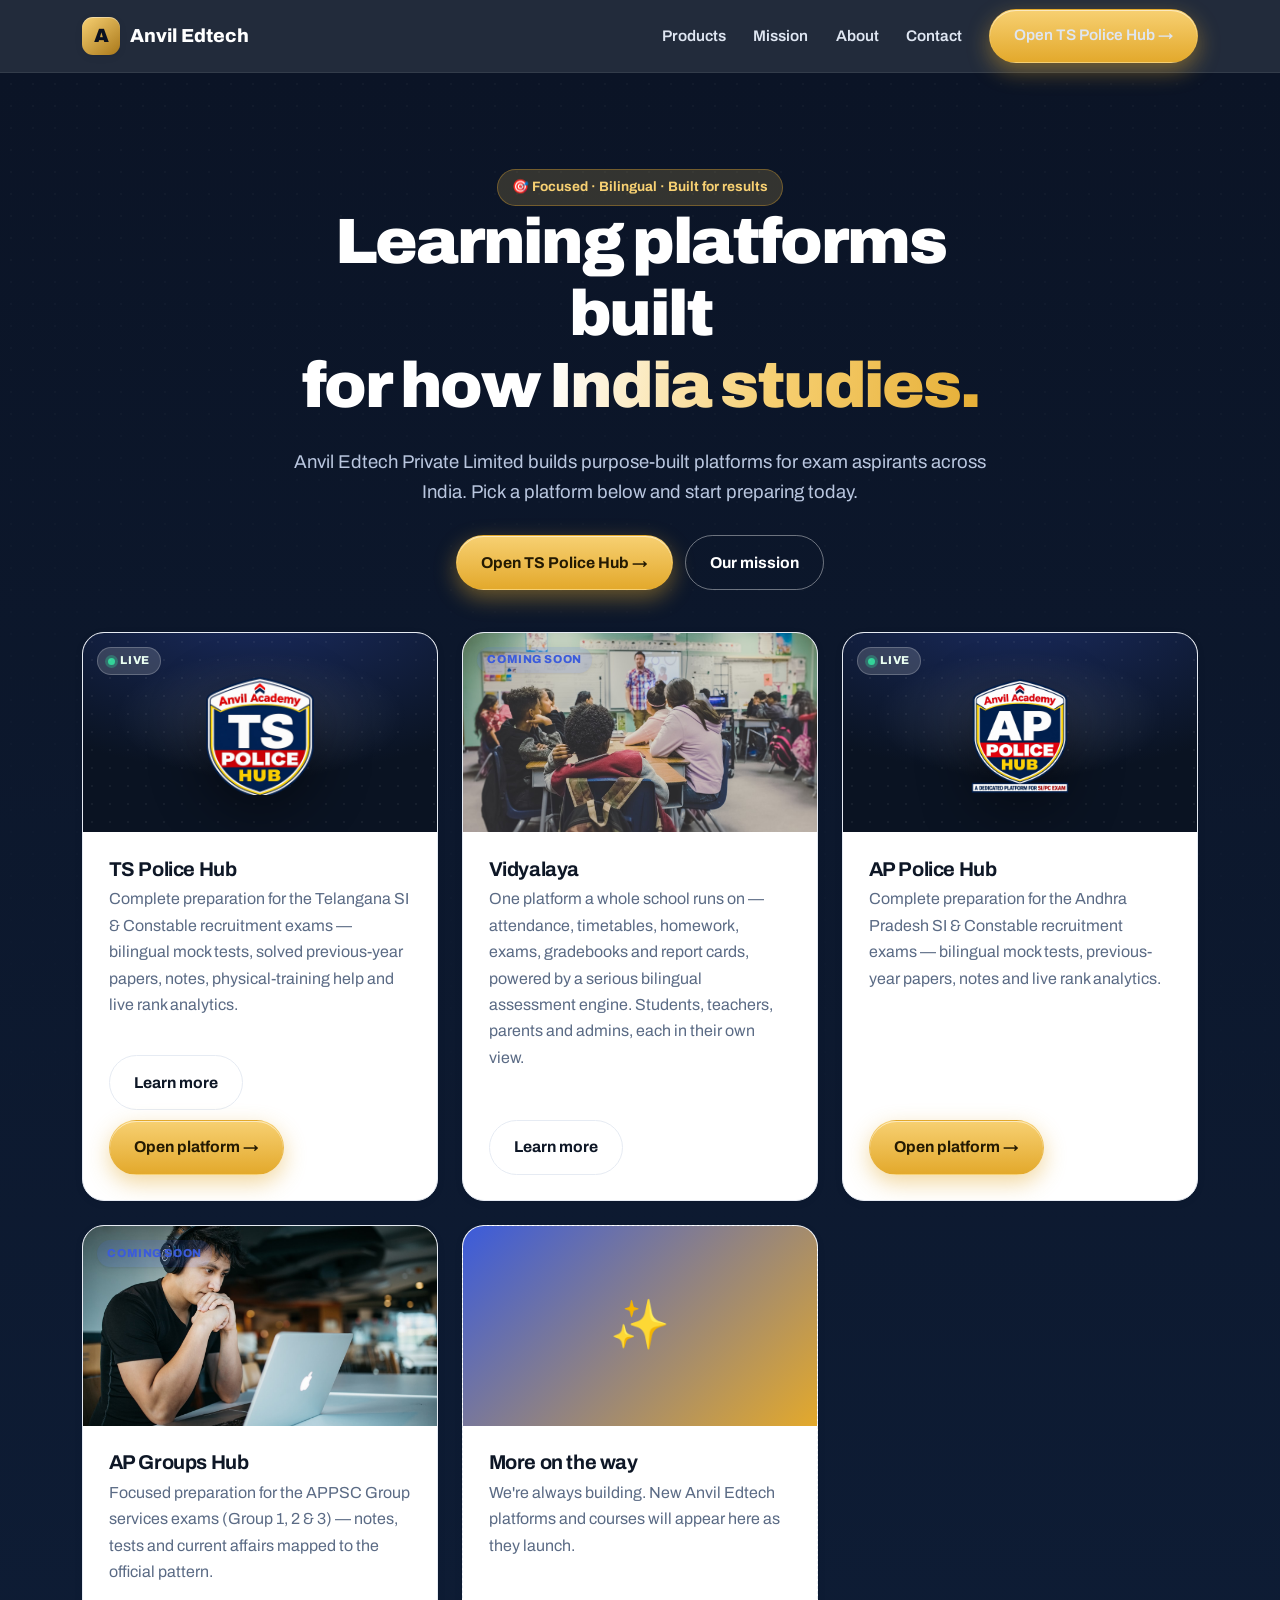
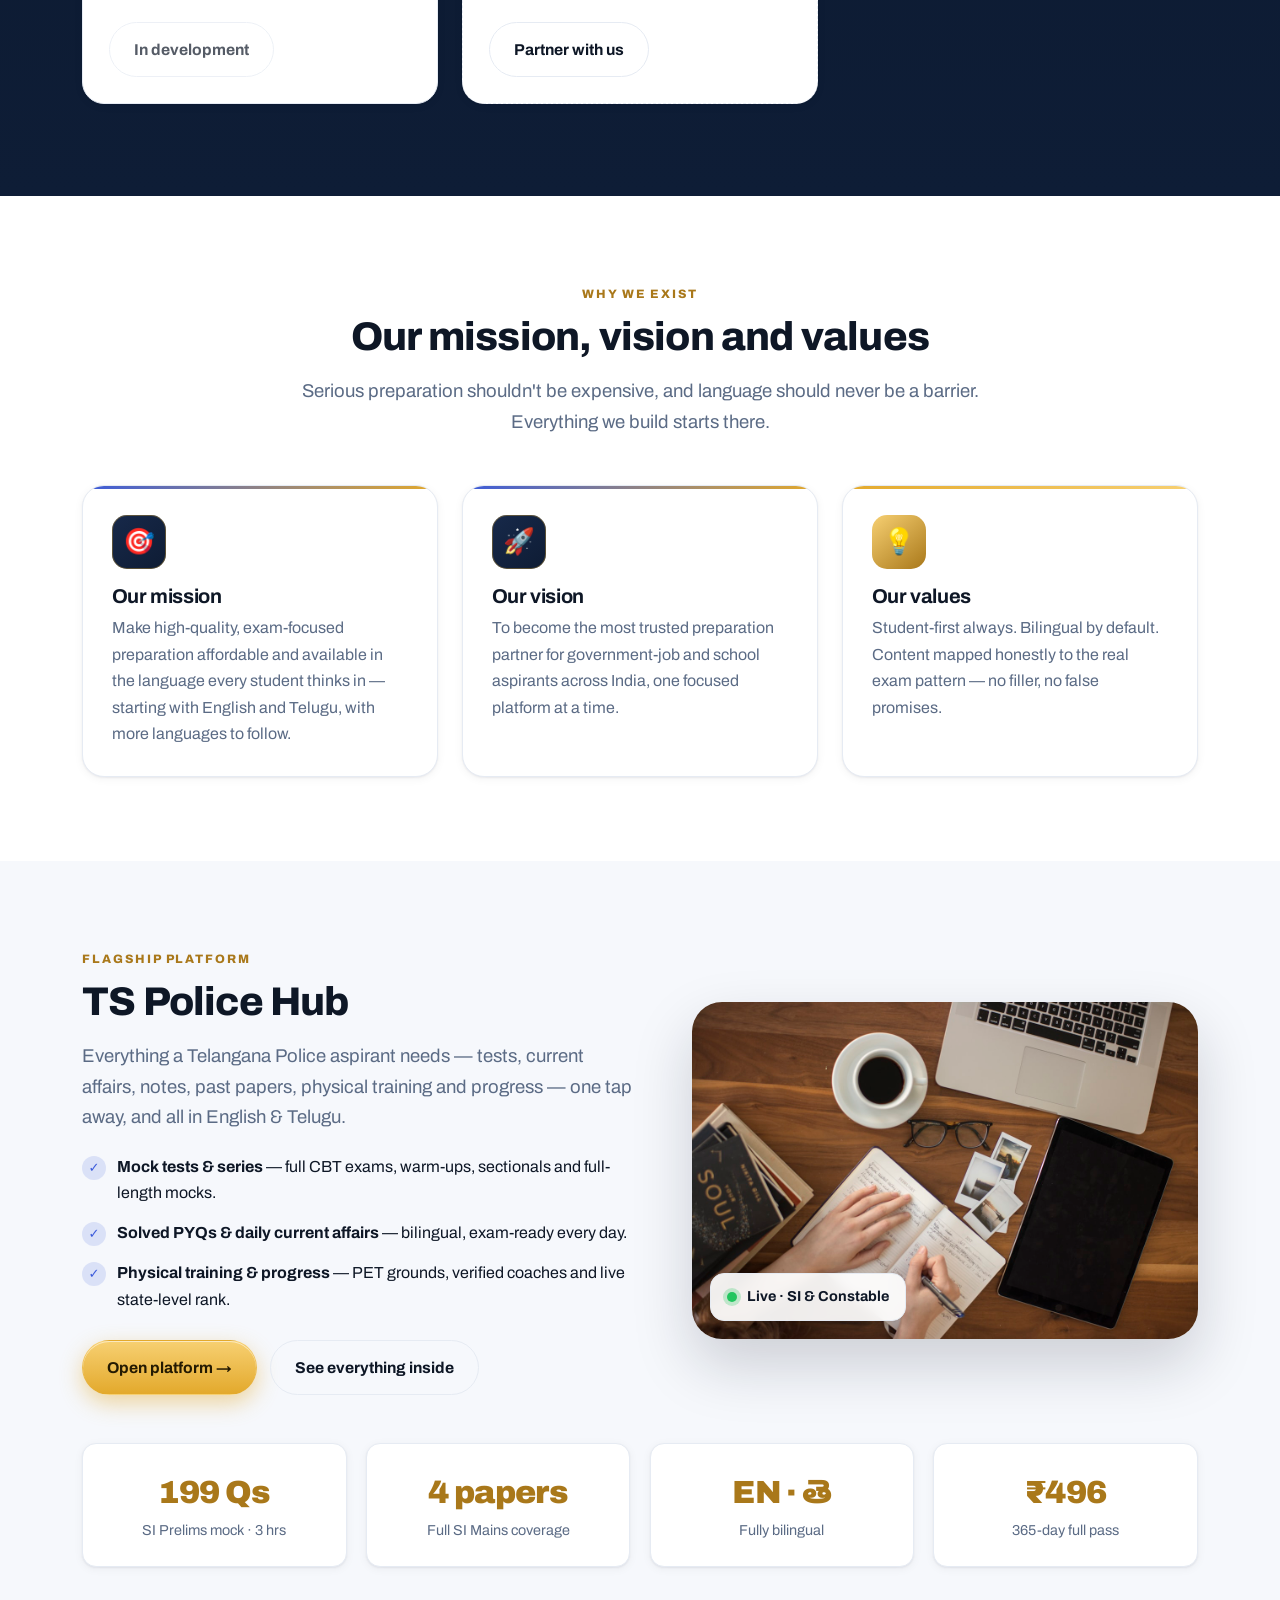
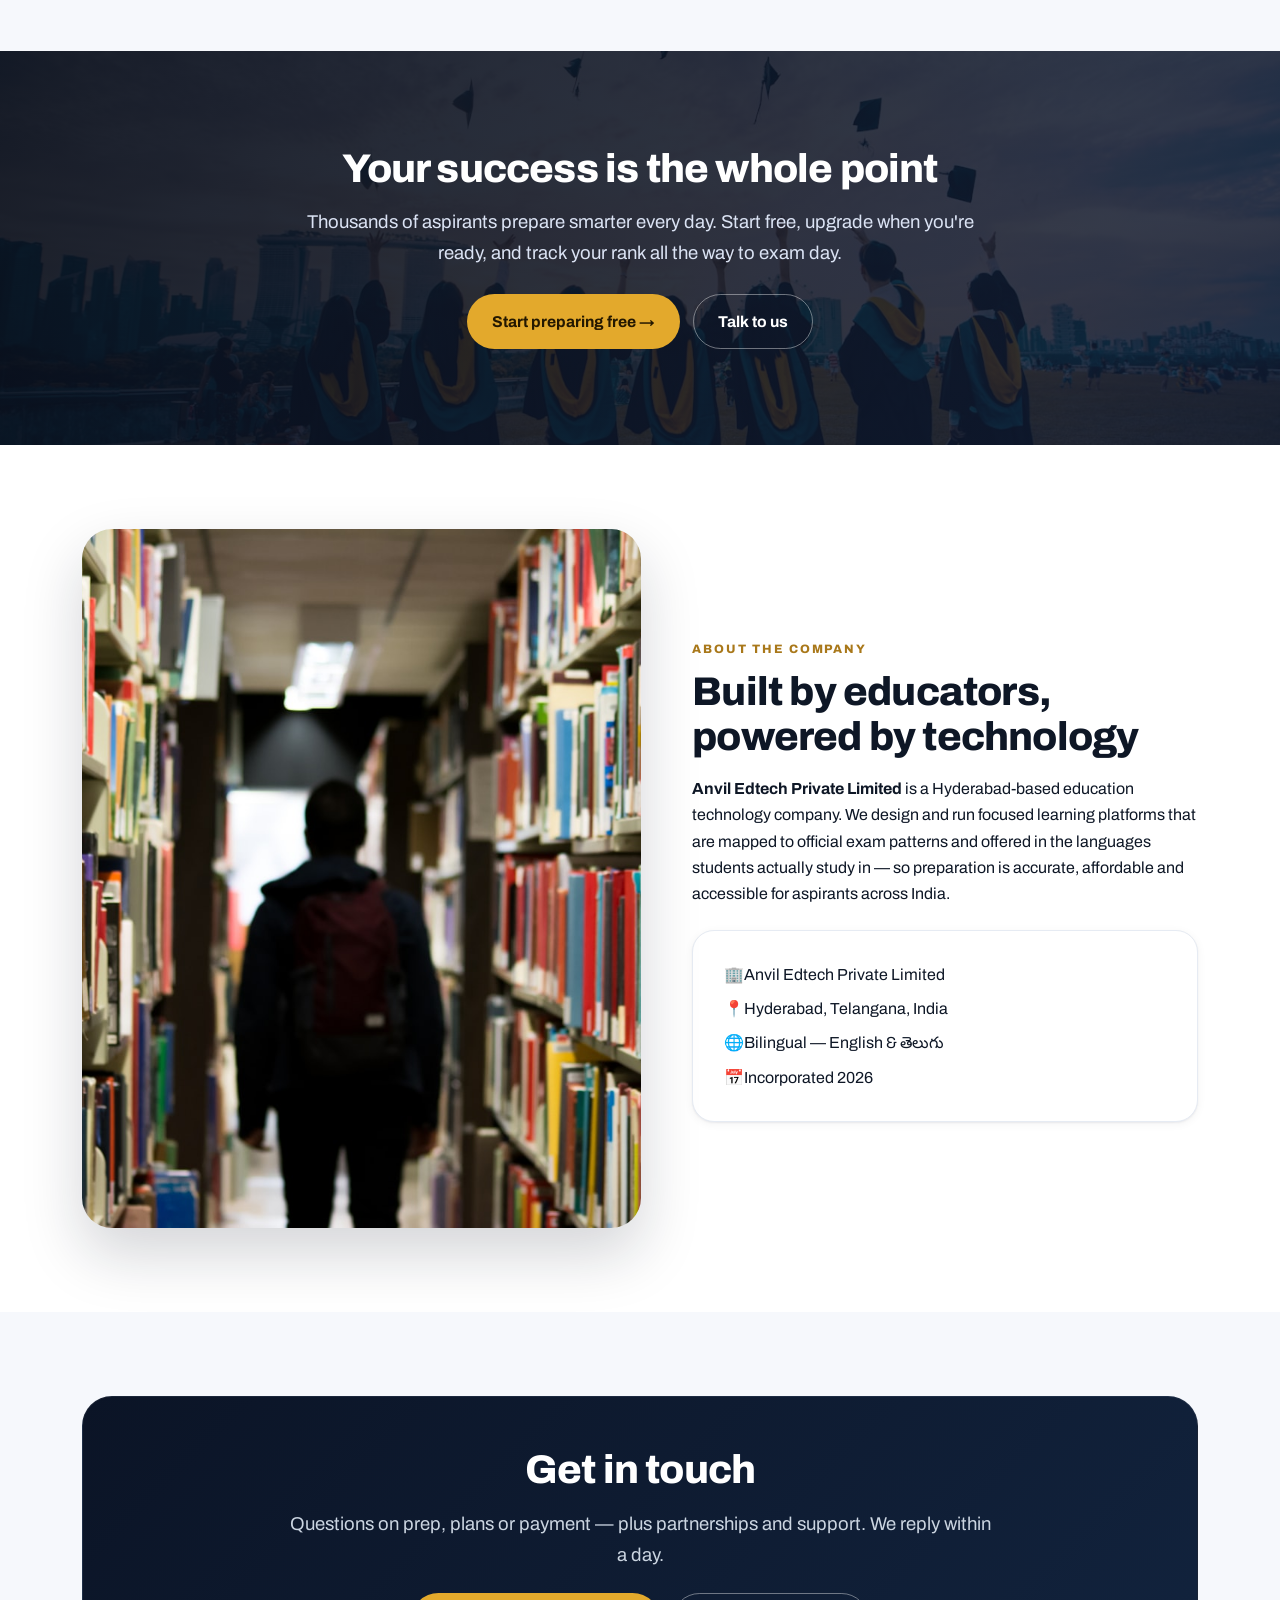
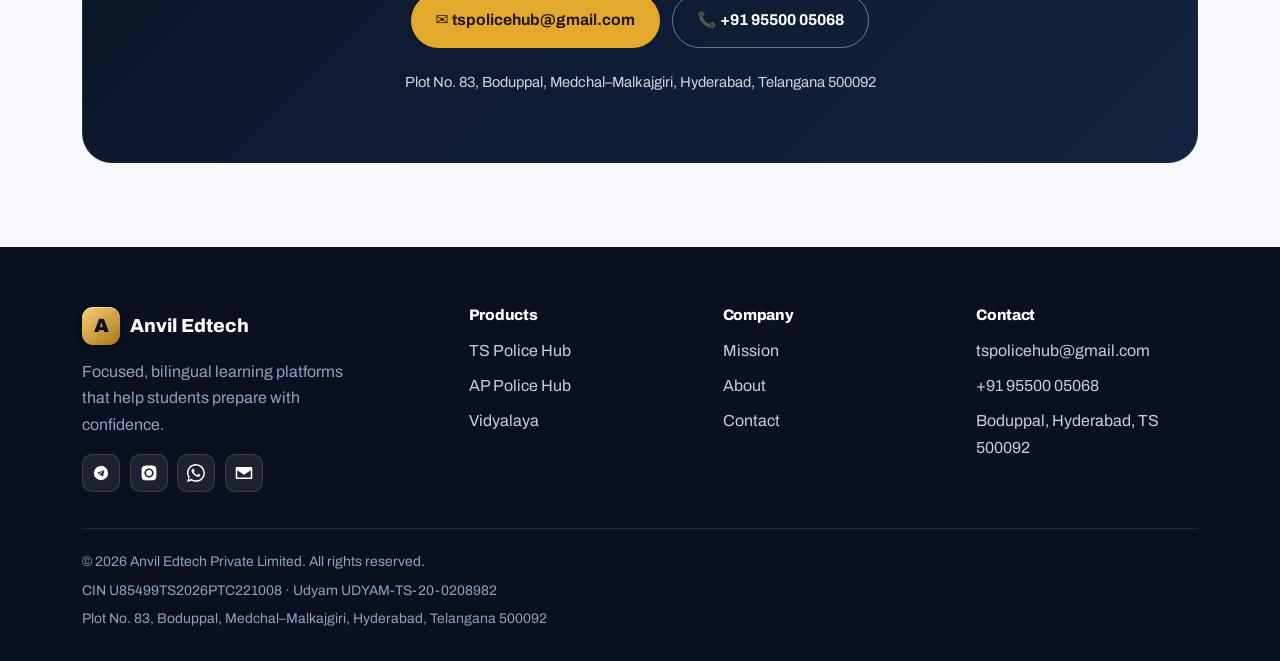
==== index.html @ 9be82efa "Theme mission icon tiles navy+gold for consistency; bump cache-buster Co-Authored-By: Claude Opus 4." ====
<!DOCTYPE html>
<html lang="en">
<head>
  <meta charset="UTF-8" />
  <meta name="viewport" content="width=device-width, initial-scale=1.0" />
  <title>Anvil Edtech — Learning platforms that get results</title>
  <meta name="description" content="Anvil Edtech Private Limited builds focused, bilingual learning platforms for exam aspirants across India — including TS Police Hub for Telangana SI & Constable preparation." />
  <link rel="canonical" href="https://anviledtech.com/" />
  <meta name="theme-color" content="#0b1220" />
  <!-- Open Graph / social preview -->
  <meta property="og:type" content="website" />
  <meta property="og:site_name" content="Anvil Edtech" />
  <meta property="og:title" content="Anvil Edtech — Learning platforms that get results" />
  <meta property="og:description" content="Focused, bilingual learning platforms for exam aspirants across India — including TS Police Hub for Telangana SI & Constable preparation." />
  <meta property="og:url" content="https://anviledtech.com/" />
  <meta property="og:image" content="https://anviledtech.com/assets/img/laptop-learning.jpg" />
  <meta property="og:image:width" content="1200" />
  <meta property="og:image:height" content="800" />
  <meta name="twitter:card" content="summary_large_image" />
  <meta name="twitter:title" content="Anvil Edtech — Learning platforms that get results" />
  <meta name="twitter:description" content="Focused, bilingual learning platforms for exam aspirants across India." />
  <meta name="twitter:image" content="https://anviledtech.com/assets/img/laptop-learning.jpg" />
  <!-- Organization structured data -->
  <script type="application/ld+json">
  {
    "@context": "https://schema.org",
    "@type": "EducationalOrganization",
    "name": "Anvil Edtech Private Limited",
    "alternateName": "Anvil Edtech",
    "url": "https://anviledtech.com/",
    "logo": "https://anviledtech.com/assets/img/laptop-learning.jpg",
    "description": "Anvil Edtech Private Limited builds focused, bilingual learning platforms for exam aspirants across India.",
    "email": "tspolicehub@gmail.com",
    "telephone": "+91-95500-05068",
    "address": {
      "@type": "PostalAddress",
      "streetAddress": "Plot No. 83, Boduppal, Medchal-Malkajgiri",
      "addressLocality": "Hyderabad",
      "addressRegion": "Telangana",
      "postalCode": "500092",
      "addressCountry": "IN"
    },
    "sameAs": [
      "https://t.me/tspolicehub",
      "https://www.instagram.com/tspolicehub.18082026"
    ]
  }
  </script>
  <link rel="preconnect" href="https://fonts.googleapis.com" />
  <link rel="preconnect" href="https://fonts.gstatic.com" crossorigin />
  <link href="https://fonts.googleapis.com/css2?family=Archivo:wght@400;500;600;700;800;900&family=Noto+Sans+Telugu:wght@400;600;700&display=swap" rel="stylesheet" />
  <link rel="stylesheet" href="assets/css/style.css?v=3" />
  <link rel="icon" href="data:image/svg+xml,%3Csvg xmlns='http://www.w3.org/2000/svg' viewBox='0 0 100 100'%3E%3Crect width='100' height='100' rx='22' fill='%230a1020'/%3E%3Ctext x='50' y='72' font-size='62' font-family='sans-serif' font-weight='bold' fill='%23e8b23a' text-anchor='middle'%3EA%3C/text%3E%3C/svg%3E" />
</head>
<body>

  <!-- ============ HEADER ============ -->
  <header class="site-header">
    <div class="container nav">
      <a href="index.html" class="brand">
        <span class="logo-mark">A</span><span>Anvil Edtech</span>
      </a>
      <button class="nav-toggle" aria-label="Toggle menu" id="navToggle">&#9776;</button>
      <ul class="nav-links" id="navLinks">
        <li><a href="#products">Products</a></li>
        <li><a href="#mission">Mission</a></li>
        <li><a href="#about">About</a></li>
        <li><a href="#contact">Contact</a></li>
        <li><a href="https://tspolicehub.com/" class="btn btn-primary" target="_blank" rel="noopener">Open TS Police Hub &rarr;</a></li>
      </ul>
    </div>
  </header>

  <!-- ============ PRODUCTS FIRST (hero + product cards) ============ -->
  <section class="hero-dark" id="products">
    <div class="container">
      <div class="section-head center" style="margin-bottom: 2.6rem;">
        <span class="tag">🎯 Focused · Bilingual · Built for results</span>
        <h1>Learning platforms built<br />for how <span class="grad-text">India studies.</span></h1>
        <p class="lead">Anvil Edtech Private Limited builds purpose-built platforms for exam aspirants across India. Pick a platform below and start preparing today.</p>
        <div class="hero-actions" style="justify-content: center;">
          <a href="https://tspolicehub.com/" class="btn btn-primary" target="_blank" rel="noopener">Open TS Police Hub &rarr;</a>
          <a href="#mission" class="btn btn-outline-light">Our mission</a>
        </div>
      </div>

      <div class="grid grid-3">

        <!-- TS Police Hub -->
        <article class="card pcard reveal">
          <div class="card-media brand-panel">
            <span class="pill"><span class="live-dot"></span>Live</span>
            <img class="brand-logo" src="assets/img/ts-police-hub-logo.png" alt="TS Police Hub logo" loading="lazy" />
          </div>
          <div class="card-body">
            <h3>TS Police Hub</h3>
            <p>Complete preparation for the Telangana SI &amp; Constable recruitment exams — bilingual mock tests, solved previous-year papers, notes, physical-training help and live rank analytics.</p>
            <div class="card-actions">
              <a href="products/ts-police-hub.html" class="btn btn-ghost">Learn more</a>
              <a href="https://tspolicehub.com/" class="btn btn-primary" target="_blank" rel="noopener">Open platform &rarr;</a>
            </div>
          </div>
        </article>

        <!-- Vidyalaya -->
        <article class="card pcard reveal">
          <div class="card-media">
            <span class="pill indigo">Coming soon</span>
            <img src="assets/img/classroom.jpg" alt="A classroom of engaged students" loading="lazy" />
          </div>
          <div class="card-body">
            <h3>Vidyalaya</h3>
            <p>One platform a whole school runs on — attendance, timetables, homework, exams, gradebooks and report cards, powered by a serious bilingual assessment engine. Students, teachers, parents and admins, each in their own view.</p>
            <div class="card-actions">
              <a href="products/vidyalaya.html" class="btn btn-ghost">Learn more</a>
            </div>
          </div>
        </article>

        <!-- AP Police Hub -->
        <article class="card pcard reveal">
          <div class="card-media brand-panel">
            <span class="pill"><span class="live-dot"></span>Live</span>
            <img class="brand-logo" src="assets/img/ap-police-hub-logo.png" alt="AP Police Hub logo" loading="lazy" />
          </div>
          <div class="card-body">
            <h3>AP Police Hub</h3>
            <p>Complete preparation for the Andhra Pradesh SI &amp; Constable recruitment exams — bilingual mock tests, previous-year papers, notes and live rank analytics.</p>
            <div class="card-actions">
              <a href="https://appolicehub.com/" class="btn btn-primary" target="_blank" rel="noopener">Open platform &rarr;</a>
            </div>
          </div>
        </article>

        <!-- AP Groups Hub -->
        <article class="card pcard reveal">
          <div class="card-media">
            <span class="pill indigo">Coming soon</span>
            <img src="assets/img/books.jpg" alt="Study books and stationery" loading="lazy" />
          </div>
          <div class="card-body">
            <h3>AP Groups Hub</h3>
            <p>Focused preparation for the APPSC Group services exams (Group 1, 2 &amp; 3) — notes, tests and current affairs mapped to the official pattern.</p>
            <div class="card-actions">
              <span class="btn btn-ghost" style="pointer-events:none; opacity:.7;">In development</span>
            </div>
          </div>
        </article>

        <!-- More / partner -->
        <article class="card pcard reveal" style="border-style: dashed;">
          <div class="card-media" style="background: linear-gradient(135deg, var(--indigo), var(--accent)); display: grid; place-items: center;">
            <span style="font-size: 3rem;">✨</span>
          </div>
          <div class="card-body">
            <h3>More on the way</h3>
            <p>We're always building. New Anvil Edtech platforms and courses will appear here as they launch.</p>
            <div class="card-actions">
              <a href="#contact" class="btn btn-ghost">Partner with us</a>
            </div>
          </div>
        </article>

      </div>
    </div>
  </section>

  <!-- ============ MISSION / VISION / VALUES ============ -->
  <section class="section" id="mission">
    <div class="container">
      <div class="section-head center">
        <span class="eyebrow">Why we exist</span>
        <h2>Our mission, vision and values</h2>
        <p class="lead">Serious preparation shouldn't be expensive, and language should never be a barrier. Everything we build starts there.</p>
      </div>
      <div class="grid grid-3">
        <div class="vcard reveal">
          <div class="vicon">🎯</div>
          <h3>Our mission</h3>
          <p>Make high-quality, exam-focused preparation affordable and available in the language every student thinks in — starting with English and Telugu, with more languages to follow.</p>
        </div>
        <div class="vcard reveal">
          <div class="vicon">🚀</div>
          <h3>Our vision</h3>
          <p>To become the most trusted preparation partner for government-job and school aspirants across India, one focused platform at a time.</p>
        </div>
        <div class="vcard accent reveal">
          <div class="vicon">💡</div>
          <h3>Our values</h3>
          <p>Student-first always. Bilingual by default. Content mapped honestly to the real exam pattern — no filler, no false promises.</p>
        </div>
      </div>
    </div>
  </section>

  <!-- ============ FLAGSHIP SHOWCASE — TS POLICE HUB ============ -->
  <section class="section section-alt">
    <div class="container">
      <div class="split">
        <div class="reveal">
          <span class="eyebrow">Flagship platform</span>
          <h2>TS Police Hub</h2>
          <p class="lead" style="margin-bottom: .5rem;">Everything a Telangana Police aspirant needs — tests, current affairs, notes, past papers, physical training and progress — one tap away, and all in English &amp; Telugu.</p>
          <ul class="features">
            <li><span class="check">✓</span><span><strong>Mock tests &amp; series</strong> — full CBT exams, warm-ups, sectionals and full-length mocks.</span></li>
            <li><span class="check">✓</span><span><strong>Solved PYQs &amp; daily current affairs</strong> — bilingual, exam-ready every day.</span></li>
            <li><span class="check">✓</span><span><strong>Physical training &amp; progress</strong> — PET grounds, verified coaches and live state-level rank.</span></li>
          </ul>
          <div class="hero-actions">
            <a href="https://tspolicehub.com/" class="btn btn-primary" target="_blank" rel="noopener">Open platform &rarr;</a>
            <a href="products/ts-police-hub.html" class="btn btn-ghost">See everything inside</a>
          </div>
        </div>
        <div class="split-media reveal">
          <div class="media-frame wide">
            <img src="assets/img/laptop-learning.jpg" alt="A student preparing for the Telangana Police exam online" loading="lazy" />
            <div class="media-badge"><span class="dot"></span> Live · SI &amp; Constable</div>
          </div>
        </div>
      </div>

      <div class="kpis" style="margin-top: 3rem;">
        <div class="kpi-card reveal"><div class="n"><span data-count="200">200</span> Qs</div><div class="l">SI Prelims mock · 3 hrs</div></div>
        <div class="kpi-card reveal"><div class="n"><span data-count="4">4</span> papers</div><div class="l">Full SI Mains coverage</div></div>
        <div class="kpi-card reveal"><div class="n">EN · తె</div><div class="l">Fully bilingual</div></div>
        <div class="kpi-card reveal"><div class="n">₹<span data-count="499">499</span></div><div class="l">365-day full pass</div></div>
      </div>
    </div>
  </section>

  <!-- ============ SUCCESS / COMMUNITY BAND ============ -->
  <section class="band">
    <div class="band-img"><img src="assets/img/campus.jpg" alt="Graduates celebrating success" loading="lazy" /></div>
    <div class="band-overlay"></div>
    <div class="container">
      <h2>Your success is the whole point</h2>
      <p class="lead">Thousands of aspirants prepare smarter every day. Start free, upgrade when you're ready, and track your rank all the way to exam day.</p>
      <div class="hero-actions" style="justify-content: center; margin-top: 1.6rem;">
        <a href="https://tspolicehub.com/" class="btn btn-accent" target="_blank" rel="noopener">Start preparing free &rarr;</a>
        <a href="#contact" class="btn btn-outline-light">Talk to us</a>
      </div>
    </div>
  </section>

  <!-- ============ ABOUT ============ -->
  <section class="section" id="about">
    <div class="container">
      <div class="split reverse">
        <div class="reveal">
          <span class="eyebrow">About the company</span>
          <h2>Built by educators, powered by technology</h2>
          <p><strong>Anvil Edtech Private Limited</strong> is a Hyderabad-based education technology company. We design and run focused learning platforms that are mapped to official exam patterns and offered in the languages students actually study in — so preparation is accurate, affordable and accessible for aspirants across India.</p>
          <div class="panel" style="margin-top: 1.4rem;">
            <ul class="link-list" style="gap: .5rem;">
              <li style="justify-content: flex-start; gap: .7rem; background: transparent;"><span>🏢</span><span>Anvil Edtech Private Limited</span></li>
              <li style="justify-content: flex-start; gap: .7rem; background: transparent;"><span>📍</span><span>Hyderabad, Telangana, India</span></li>
              <li style="justify-content: flex-start; gap: .7rem; background: transparent;"><span>🌐</span><span>Bilingual — English &amp; తెలుగు</span></li>
              <li style="justify-content: flex-start; gap: .7rem; background: transparent;"><span>📅</span><span>Incorporated 2026</span></li>
            </ul>
          </div>
        </div>
        <div class="split-media reveal">
          <div class="media-frame tall">
            <img src="assets/img/desk-prep.jpg" alt="A student walking through a library" loading="lazy" />
          </div>
        </div>
      </div>
    </div>
  </section>

  <!-- ============ CONTACT ============ -->
  <section class="section section-alt" id="contact">
    <div class="container">
      <div class="cta-band reveal">
        <h2>Get in touch</h2>
        <p class="lead">Questions on prep, plans or payment — plus partnerships and support. We reply within a day.</p>
        <div class="hero-actions" style="justify-content: center; margin-top: 1.4rem;">
          <a class="btn btn-accent" href="mailto:tspolicehub@gmail.com">✉ tspolicehub@gmail.com</a>
          <a class="btn btn-outline-light" href="tel:+919550005068">📞 +91 95500 05068</a>
        </div>
        <p style="margin-top: 1.4rem; color: #cbd5e1; font-size: .92rem;">Plot No. 83, Boduppal, Medchal–Malkajgiri, Hyderabad, Telangana 500092</p>
      </div>
    </div>
  </section>

  <!-- ============ FOOTER ============ -->
  <footer class="site-footer">
    <div class="container">
      <div class="footer-grid">
        <div>
          <a href="index.html" class="brand" style="color:#fff;"><span class="logo-mark">A</span><span>Anvil Edtech</span></a>
          <p style="margin-top: .9rem; color: #8ea0bd; max-width: 32ch;">Focused, bilingual learning platforms that help students prepare with confidence.</p>
          <div class="socials">
            <a href="https://t.me/tspolicehub" target="_blank" rel="noopener" aria-label="Telegram" title="Telegram community">
              <svg viewBox="0 0 24 24"><path d="M11.94 2.5A9.5 9.5 0 002.5 12a9.5 9.5 0 009.44 9.5A9.5 9.5 0 0021.5 12 9.5 9.5 0 0011.94 2.5zm4.38 6.49l-1.46 6.9c-.11.49-.4.61-.8.38l-2.22-1.64-1.07 1.03c-.12.12-.22.22-.44.22l.16-2.26 4.12-3.72c.18-.16-.04-.25-.28-.09l-5.09 3.2-2.19-.68c-.48-.15-.49-.48.1-.71l8.56-3.3c.4-.15.75.09.62.7z"/></svg>
            </a>
            <a href="https://www.instagram.com/tspolicehub.18082026" target="_blank" rel="noopener" aria-label="Instagram" title="Instagram">
              <svg viewBox="0 0 24 24"><path d="M12 2.16c3.2 0 3.58.01 4.85.07 1.17.05 1.8.25 2.23.41.56.22.96.48 1.38.9.42.42.68.82.9 1.38.16.42.36 1.06.41 2.23.06 1.27.07 1.65.07 4.85s-.01 3.58-.07 4.85c-.05 1.17-.25 1.8-.41 2.23-.22.56-.48.96-.9 1.38-.42.42-.82.68-1.38.9-.42.16-1.06.36-2.23.41-1.27.06-1.65.07-4.85.07s-3.58-.01-4.85-.07c-1.17-.05-1.8-.25-2.23-.41a3.7 3.7 0 01-1.38-.9 3.7 3.7 0 01-.9-1.38c-.16-.42-.36-1.06-.41-2.23-.06-1.27-.07-1.65-.07-4.85s.01-3.58.07-4.85c.05-1.17.25-1.8.41-2.23.22-.56.48-.96.9-1.38.42-.42.82-.68 1.38-.9.42-.16 1.06-.36 2.23-.41C8.42 2.17 8.8 2.16 12 2.16zm0 3.68A6.16 6.16 0 1018.16 12 6.16 6.16 0 0012 5.84zm0 10.16A4 4 0 1116 12a4 4 0 01-4 4zm6.4-10.4a1.44 1.44 0 11-1.44-1.44 1.44 1.44 0 011.44 1.44z"/></svg>
            </a>
            <a href="https://wa.me/919550005068" target="_blank" rel="noopener" aria-label="WhatsApp" title="WhatsApp">
              <svg viewBox="0 0 24 24"><path d="M.06 24l1.68-6.13A11.9 11.9 0 010 11.9C0 5.33 5.35 0 11.93 0a11.86 11.86 0 018.42 3.49 11.8 11.8 0 013.49 8.41c0 6.57-5.35 11.9-11.93 11.9a12 12 0 01-5.7-1.45L.06 24zm6.6-3.8c1.7.98 3.3 1.56 5.27 1.56 5.45 0 9.9-4.42 9.9-9.86a9.82 9.82 0 00-2.9-6.99 9.82 9.82 0 00-6.99-2.9c-5.46 0-9.9 4.43-9.9 9.88 0 2.08.6 3.63 1.62 5.26l-.99 3.62 3.9-1.02zm11.3-5.7c-.08-.12-.27-.2-.56-.34s-1.75-.86-2.02-.96c-.27-.1-.47-.15-.66.15s-.76.95-.93 1.15c-.17.2-.34.22-.63.08a8.1 8.1 0 01-2.38-1.47 9 9 0 01-1.65-2.05c-.17-.3-.02-.46.13-.6.13-.14.3-.34.44-.51.15-.17.2-.3.3-.5.1-.2.05-.37-.02-.51-.08-.15-.66-1.6-.9-2.18-.24-.58-.48-.5-.66-.5l-.57-.02c-.2 0-.5.08-.77.37s-1 .98-1 2.4 1.02 2.79 1.17 2.98c.15.2 2 3.05 4.85 4.28.68.3 1.2.47 1.62.6.68.22 1.3.18 1.79.11.55-.08 1.75-.71 2-1.4.24-.7.24-1.28.17-1.4z"/></svg>
            </a>
            <a href="mailto:tspolicehub@gmail.com" aria-label="Email" title="Email">
              <svg viewBox="0 0 24 24"><path d="M2 4h20a1 1 0 011 1v14a1 1 0 01-1 1H2a1 1 0 01-1-1V5a1 1 0 011-1zm10 7.5L3.5 6h17L12 11.5zM3 8.2V18h18V8.2l-8.4 5.8a1 1 0 01-1.2 0L3 8.2z"/></svg>
            </a>
          </div>
        </div>
        <div>
          <h4>Products</h4>
          <ul class="footer-links">
            <li><a href="products/ts-police-hub.html">TS Police Hub</a></li>
            <li><a href="https://appolicehub.com/" target="_blank" rel="noopener">AP Police Hub</a></li>
            <li><a href="products/vidyalaya.html">Vidyalaya</a></li>
          </ul>
        </div>
        <div>
          <h4>Company</h4>
          <ul class="footer-links">
            <li><a href="#mission">Mission</a></li>
            <li><a href="#about">About</a></li>
            <li><a href="#contact">Contact</a></li>
          </ul>
        </div>
        <div>
          <h4>Contact</h4>
          <ul class="footer-links">
            <li><a href="mailto:tspolicehub@gmail.com">tspolicehub@gmail.com</a></li>
            <li><a href="tel:+919550005068">+91 95500 05068</a></li>
            <li>Boduppal, Hyderabad, TS 500092</li>
          </ul>
        </div>
      </div>
      <div class="footer-bottom">
        <span>&copy; <span id="year"></span> Anvil Edtech Private Limited. All rights reserved.</span>
        <span>CIN U85499TS2026PTC221008 · Udyam UDYAM-TS-20-0208982</span>
        <span>Plot No. 83, Boduppal, Medchal–Malkajgiri, Hyderabad, Telangana 500092</span>
      </div>
    </div>
  </footer>

  <script src="assets/js/main.js"></script>
</body>
</html>
---- assets/css/style.css ----
/* ==========================================================================
   Anvil Edtech — design system
   Re-theme the whole site by editing the tokens in :root.
   ========================================================================== */

:root {
  /* Brand palette — navy + gold (Anvil brand family) */
  --navy: #0a1020;
  --navy-2: #0f1b30;
  --indigo: #3b5bdb;       /* deep blue, secondary only */
  --indigo-2: #4c6ef5;
  --indigo-dark: #2f4bc0;
  --gold: #e3a92c;
  --gold-2: #f7d072;
  --gold-deep: #a9781a;
  --crimson: #c62b2b;
  --accent: #e3a92c;       /* accent === gold */
  --accent-2: #f7d072;

  /* Neutrals (light) */
  --bg: #ffffff;
  --bg-alt: #f6f8fc;
  --card: #ffffff;
  --border: #e6ebf3;
  --text: #0e1726;
  --muted: #5b6b85;

  /* Shape, motion, type */
  --radius: 14px;
  --radius-lg: 22px;
  --radius-xl: 30px;
  --shadow-sm: 0 1px 2px rgba(14, 23, 38, .06), 0 2px 10px rgba(14, 23, 38, .05);
  --shadow-md: 0 10px 30px rgba(14, 23, 38, .10);
  --shadow-lg: 0 26px 60px rgba(14, 23, 38, .18);
  --ring: 0 0 0 4px color-mix(in srgb, var(--indigo) 18%, transparent);
  --maxw: 1160px;
  --font-body: "Archivo", "Noto Sans Telugu", system-ui, -apple-system, "Segoe UI", Roboto, sans-serif;
  --font-head: "Archivo", var(--font-body);
}

@media (prefers-color-scheme: dark) {
  :root {
    --bg: #0a1120;
    --bg-alt: #0e1729;
    --card: #121d33;
    --border: #22304b;
    --text: #e8eef9;
    --muted: #9fb0cd;
    --shadow-sm: 0 1px 2px rgba(0,0,0,.4);
    --shadow-md: 0 10px 30px rgba(0,0,0,.45);
    --shadow-lg: 0 26px 60px rgba(0,0,0,.55);
  }
}

/* ---------- Reset ---------- */
* { box-sizing: border-box; }
html { scroll-behavior: smooth; -webkit-text-size-adjust: 100%; }
body {
  margin: 0;
  font-family: var(--font-body);
  color: var(--text);
  background: var(--bg);
  line-height: 1.65;
  -webkit-font-smoothing: antialiased;
}
img { max-width: 100%; display: block; }
a { color: var(--indigo); text-decoration: none; }
a:hover { color: var(--indigo-dark); }
h1, h2, h3, h4 { font-family: var(--font-head); line-height: 1.12; letter-spacing: -0.02em; margin: 0 0 .4em; font-weight: 800; }
h1 { font-size: clamp(2.2rem, 5.6vw, 4rem); font-weight: 900; letter-spacing: -0.035em; }
h2 { font-size: clamp(1.7rem, 3.6vw, 2.5rem); }
h3 { font-size: 1.25rem; font-weight: 700; }
p { margin: 0 0 1rem; }

.container { width: 100%; max-width: var(--maxw); margin: 0 auto; padding: 0 22px; }
.section { padding: 84px 0; }
.section-sm { padding: 56px 0; }
.section-alt { background: var(--bg-alt); }
.eyebrow {
  display: inline-block; text-transform: uppercase; letter-spacing: .16em;
  font-size: .76rem; font-weight: 800; color: var(--gold-deep); margin-bottom: .7rem;
}
.lead { font-size: 1.16rem; color: var(--muted); max-width: 64ch; }
.center { text-align: center; }
.center .lead { margin-inline: auto; }
.section-head { max-width: 720px; margin: 0 auto 3rem; }

/* ---------- Buttons ---------- */
.btn {
  display: inline-flex; align-items: center; gap: .5rem;
  padding: .85rem 1.5rem; border-radius: 999px; font-weight: 700; font-size: .98rem;
  font-family: var(--font-head); cursor: pointer; border: 1.5px solid transparent;
  transition: transform .15s ease, box-shadow .15s ease, background .15s ease, color .15s ease, border-color .15s ease;
}
.btn:hover { transform: translateY(-2px); }
.btn-primary {
  background: linear-gradient(180deg, var(--gold-2), var(--gold));
  color: #241a02;
  box-shadow: 0 8px 22px color-mix(in srgb, var(--gold) 45%, transparent), inset 0 1px 0 rgba(255,255,255,.55);
}
.btn-primary:hover {
  background: linear-gradient(180deg, #ffdd88, var(--gold-deep)); color: #241a02;
  box-shadow: 0 14px 34px color-mix(in srgb, var(--gold) 58%, transparent), inset 0 1px 0 rgba(255,255,255,.65);
}
.btn-accent { background: var(--accent); color: #241800; }
.btn-accent:hover { background: var(--accent-2); color: #241800; }
.btn-ghost { background: transparent; color: var(--text); border-color: var(--border); }
.btn-ghost:hover { border-color: var(--indigo); color: var(--indigo); }
.btn-light { background: #fff; color: var(--navy); }
.btn-light:hover { background: #eef1f8; color: var(--navy); }
.btn-outline-light { background: transparent; color: #fff; border-color: rgba(255,255,255,.4); }
.btn-outline-light:hover { border-color: #fff; color: #fff; }

/* ---------- Header / Nav ---------- */
.site-header {
  position: sticky; top: 0; z-index: 50;
  background: color-mix(in srgb, #0b1426 90%, transparent);
  backdrop-filter: saturate(160%) blur(14px);
  border-bottom: 1px solid rgba(255,255,255,.08);
}
.nav { display: flex; align-items: center; justify-content: space-between; height: 72px; }
.brand { display: flex; align-items: center; gap: .6rem; font-family: var(--font-head); font-weight: 800; font-size: 1.18rem; color: #fff; }
.brand:hover { color: #fff; }
.brand .logo-mark {
  width: 38px; height: 38px; border-radius: 11px;
  background: linear-gradient(140deg, var(--gold-2), var(--gold-deep));
  display: grid; place-items: center; color: var(--navy); font-weight: 900; font-size: 1.2rem;
  box-shadow: var(--shadow-sm), inset 0 1px 0 rgba(255,255,255,.4);
}
.nav-links { display: flex; align-items: center; gap: 1.7rem; list-style: none; margin: 0; padding: 0; }
.nav-links a { color: #dfe6f2; font-weight: 600; font-size: .96rem; }
.nav-links a:hover { color: var(--gold-2); }
.nav-toggle { display: none; background: none; border: 0; cursor: pointer; font-size: 1.5rem; color: #fff; }

@media (max-width: 820px) {
  .nav-toggle { display: block; }
  .nav-links {
    position: absolute; top: 72px; left: 0; right: 0; flex-direction: column;
    align-items: flex-start; gap: 0; background: #0b1426; border-bottom: 1px solid rgba(255,255,255,.08);
    padding: .5rem 22px 1.1rem; display: none;
  }
  .nav-links.open { display: flex; }
  .nav-links li { width: 100%; }
  .nav-links a { display: block; padding: .75rem 0; width: 100%; }
}

/* ---------- Hero (dark, product-first) ---------- */
.hero-dark {
  position: relative; overflow: hidden; color: #e7edf7;
  background:
    radial-gradient(1000px 560px at 80% -25%, color-mix(in srgb, var(--gold) 13%, transparent), transparent 62%),
    linear-gradient(180deg, #0b1426 0%, #0e1d36 100%);
  padding: 96px 0 92px;
}
.hero-dark::before {
  content: ""; position: absolute; inset: 0; pointer-events: none; opacity: .5;
  background-image: radial-gradient(rgba(255,255,255,.06) 1px, transparent 1px);
  background-size: 22px 22px; mask-image: linear-gradient(180deg, #000, transparent 70%);
}
.hero-dark .container { position: relative; z-index: 1; }
.hero-dark h1 { color: #fff; }
.hero-dark .lead { color: #b9c6df; }
.tag {
  display: inline-flex; align-items: center; gap: .5rem; padding: .4rem .9rem; border-radius: 999px;
  font-weight: 700; font-size: .85rem; font-family: var(--font-head);
}
.hero-dark .tag { background: color-mix(in srgb, var(--gold) 14%, rgba(255,255,255,.05)); color: var(--gold-2); border: 1px solid color-mix(in srgb, var(--gold) 36%, transparent); }
.hero-actions { display: flex; flex-wrap: wrap; gap: .8rem; margin-top: 1.7rem; }
.hero-metrics { display: flex; flex-wrap: wrap; gap: 2.2rem; margin-top: 2.6rem; }
.hero-metrics .kpi .n { font-family: var(--font-head); font-size: 1.6rem; font-weight: 800; color: #fff; }
.hero-metrics .kpi .l { font-size: .86rem; color: #9fb0cd; }

/* Legacy light hero (kept for inner pages) */
.hero {
  position: relative; padding: 92px 0 76px;
  background:
    radial-gradient(1000px 400px at 82% -10%, color-mix(in srgb, var(--indigo) 20%, transparent), transparent),
    radial-gradient(700px 340px at 0% 10%, color-mix(in srgb, var(--accent) 14%, transparent), transparent);
}
.hero .tag { background: color-mix(in srgb, var(--indigo) 12%, transparent); color: var(--indigo); }
.breadcrumb { font-size: .9rem; color: var(--muted); margin-bottom: 1.1rem; }
.breadcrumb a { color: var(--muted); }

/* ---------- Grids ---------- */
.grid { display: grid; gap: 1.5rem; }
.grid-4 { grid-template-columns: repeat(4, 1fr); }
.grid-3 { grid-template-columns: repeat(3, 1fr); }
.grid-2 { grid-template-columns: repeat(2, 1fr); }
@media (max-width: 980px) { .grid-4 { grid-template-columns: repeat(2, 1fr); } .grid-3 { grid-template-columns: repeat(2, 1fr); } }
@media (max-width: 640px) { .grid-4, .grid-3, .grid-2 { grid-template-columns: 1fr; } }

/* ---------- Cards ---------- */
.card {
  background: var(--card); color: var(--text); border: 1px solid var(--border); border-radius: var(--radius-lg);
  padding: 1.7rem; box-shadow: var(--shadow-sm); display: flex; flex-direction: column;
  transition: transform .18s ease, box-shadow .18s ease, border-color .18s ease;
}
.card h3 { color: var(--text); }
.card:hover { transform: translateY(-6px); box-shadow: var(--shadow-lg); border-color: color-mix(in srgb, var(--indigo) 46%, var(--border)); }
.card .icon {
  width: 50px; height: 50px; border-radius: 13px; display: grid; place-items: center;
  font-size: 1.55rem; margin-bottom: 1rem; background: color-mix(in srgb, var(--indigo) 12%, transparent);
}
.card h3 { margin-bottom: .4rem; }
.card p { color: var(--muted); flex: 1; }
.card .pill {
  display: inline-block; font-size: .72rem; font-weight: 800; letter-spacing: .05em; text-transform: uppercase;
  color: var(--accent); background: color-mix(in srgb, var(--accent) 16%, transparent);
  padding: .22rem .65rem; border-radius: 999px; margin-bottom: .9rem; align-self: flex-start;
}
.card .pill.indigo { color: var(--indigo); background: color-mix(in srgb, var(--indigo) 14%, transparent); }
.card-actions { display: flex; flex-wrap: wrap; gap: .6rem; margin-top: 1.3rem; }

/* Product card with image top */
.pcard { padding: 0; overflow: hidden; }
.pcard .card-media { position: relative; aspect-ratio: 16/9; overflow: hidden; background: var(--bg-alt); }
.pcard .card-media img { width: 100%; height: 100%; object-fit: cover; transition: transform .4s ease; }
.pcard:hover .card-media img { transform: scale(1.05); }
.pcard .card-media .pill { position: absolute; top: 14px; left: 14px; margin: 0; box-shadow: var(--shadow-sm); }
.pcard .card-body { padding: 1.6rem; display: flex; flex-direction: column; flex: 1; }
.pcard .card-body p { color: var(--muted); flex: 1; }

/* Value / mission cards */
.vcard { position: relative; overflow: hidden; background: var(--card); border: 1px solid var(--border); border-radius: var(--radius-lg); padding: 1.8rem; box-shadow: var(--shadow-sm); transition: transform .18s ease, box-shadow .18s ease, border-color .18s ease; }
.vcard::before { content: ""; position: absolute; top: 0; left: 0; right: 0; height: 3px; background: linear-gradient(90deg, var(--indigo), var(--accent)); }
.vcard.accent::before { background: linear-gradient(90deg, var(--accent), var(--accent-2)); }
.vcard:hover { transform: translateY(-5px); box-shadow: var(--shadow-md); border-color: color-mix(in srgb, var(--indigo) 40%, var(--border)); }
.vcard .vicon {
  width: 54px; height: 54px; border-radius: 15px; display: grid; place-items: center; font-size: 1.6rem;
  margin-bottom: 1rem; color: #fff; background: linear-gradient(140deg, #17294a, #0e1c34);
  box-shadow: inset 0 0 0 1px color-mix(in srgb, var(--gold) 34%, transparent);
}
.vcard.accent .vicon { background: linear-gradient(140deg, var(--gold-2), var(--gold-deep)); color: #241800; box-shadow: none; }
.vcard p { color: var(--muted); margin-bottom: 0; }

/* ---------- Feature list ---------- */
.features { list-style: none; margin: 1.3rem 0 0; padding: 0; display: grid; gap: .85rem; }
.features li { display: flex; gap: .7rem; align-items: flex-start; }
.features .check {
  flex: none; width: 24px; height: 24px; border-radius: 50%;
  background: color-mix(in srgb, var(--indigo) 15%, transparent); color: var(--indigo);
  display: grid; place-items: center; font-size: .82rem; font-weight: 800; margin-top: 2px;
}

/* ---------- Split / showcase ---------- */
.split { display: grid; grid-template-columns: 1.05fr .95fr; gap: 3.2rem; align-items: center; }
@media (max-width: 860px) { .split { grid-template-columns: 1fr; gap: 2rem; } }
.split.reverse .split-media { order: -1; }
@media (max-width: 860px) { .split.reverse .split-media { order: 0; } }
.panel { background: var(--card); border: 1px solid var(--border); border-radius: var(--radius-lg); padding: 1.9rem; box-shadow: var(--shadow-sm); }

/* Media frame */
.media-frame { border-radius: var(--radius-xl); overflow: hidden; box-shadow: var(--shadow-lg); position: relative; }
.media-frame img { width: 100%; height: 100%; object-fit: cover; display: block; }
.media-frame.tall { aspect-ratio: 4/5; }
.media-frame.wide { aspect-ratio: 3/2; }
.media-badge {
  position: absolute; left: 18px; bottom: 18px; background: color-mix(in srgb, var(--card) 92%, transparent);
  backdrop-filter: blur(6px); border: 1px solid var(--border); border-radius: 14px; padding: .7rem 1rem;
  box-shadow: var(--shadow-md); display: flex; align-items: center; gap: .6rem; font-weight: 700; font-size: .9rem;
}
.media-badge .dot { width: 10px; height: 10px; border-radius: 50%; background: #22c55e; box-shadow: 0 0 0 4px color-mix(in srgb, #22c55e 25%, transparent); }

/* ---------- KPI row ---------- */
.kpis { display: grid; grid-template-columns: repeat(4, 1fr); gap: 1.2rem; }
@media (max-width: 640px) { .kpis { grid-template-columns: repeat(2, 1fr); } }
.kpi-card { text-align: center; padding: 1.4rem 1rem; background: var(--card); border: 1px solid var(--border); border-radius: var(--radius); box-shadow: var(--shadow-sm); }
.kpi-card { transition: transform .18s ease, box-shadow .18s ease, border-color .18s ease; }
.kpi-card:hover { transform: translateY(-4px); box-shadow: var(--shadow-md); border-color: color-mix(in srgb, var(--gold) 45%, var(--border)); }
.kpi-card .n { font-family: var(--font-head); font-size: 2rem; font-weight: 900; color: var(--gold-deep); letter-spacing: -.02em; }
.kpi-card .l { color: var(--muted); font-size: .9rem; }

/* ---------- Link list ---------- */
.link-list { list-style: none; margin: 0; padding: 0; display: grid; gap: .7rem; }
.link-list a {
  display: flex; align-items: center; justify-content: space-between; padding: 1rem 1.2rem;
  border: 1px solid var(--border); border-radius: var(--radius); background: var(--bg-alt); color: var(--text);
  font-weight: 700; transition: border-color .15s ease, transform .15s ease;
}
.link-list a:hover { border-color: var(--indigo); transform: translateX(4px); color: var(--text); }
.link-list a .arrow { color: var(--indigo); }

/* ---------- Image band (CTA over photo) ---------- */
.band { position: relative; overflow: hidden; border-radius: 0; }
.band .band-img { position: absolute; inset: 0; }
.band .band-img img { width: 100%; height: 100%; object-fit: cover; }
.band .band-overlay { position: absolute; inset: 0; background: linear-gradient(120deg, rgba(9,15,28,.92), rgba(17,29,54,.82)); }
.band .container { position: relative; padding-block: 96px; text-align: center; color: #fff; }
.band h2 { color: #fff; }
.band .lead { color: #dbe3f4; margin-inline: auto; }

/* ---------- CTA band (solid) ---------- */
.cta-band { background: linear-gradient(135deg, #0b1426, #12243f); color: #fff; border-radius: var(--radius-xl); padding: 3.2rem; text-align: center; border: 1px solid rgba(255,255,255,.06); }
.cta-band h2 { color: #fff; }
.cta-band .lead { color: #cbd5e1; margin-inline: auto; }

/* ---------- Footer ---------- */
.site-footer { background: var(--navy); color: #c3cee0; padding: 60px 0 30px; }
.site-footer a { color: #c3cee0; }
.site-footer a:hover { color: #fff; }
.footer-grid { display: grid; grid-template-columns: 1.6fr 1fr 1fr 1fr; gap: 2rem; }
@media (max-width: 760px) { .footer-grid { grid-template-columns: 1fr 1fr; gap: 1.6rem; } }
@media (max-width: 460px) { .footer-grid { grid-template-columns: 1fr; } }
.footer-grid h4 { color: #fff; font-size: .95rem; margin: 0 0 .9rem; }
.footer-links { list-style: none; margin: 0; padding: 0; display: grid; gap: .55rem; }
.socials { display: flex; gap: .6rem; margin-top: 1rem; }
.socials a {
  width: 38px; height: 38px; border-radius: 10px; display: grid; place-items: center;
  background: rgba(255,255,255,.08); border: 1px solid rgba(255,255,255,.12);
}
.socials a:hover { background: var(--indigo); border-color: var(--indigo); }
.socials svg { width: 18px; height: 18px; fill: #fff; }
.footer-bottom {
  border-top: 1px solid rgba(255,255,255,.1); margin-top: 36px; padding-top: 22px;
  display: flex; flex-direction: column; gap: .35rem; font-size: .87rem; color: #8ea0bd;
}

/* ---------- Utility ---------- */
.mt-0 { margin-top: 0; }
.reveal { opacity: 0; transform: translateY(18px); transition: opacity .6s ease, transform .6s ease; }
.reveal.in { opacity: 1; transform: none; }
@media (prefers-reduced-motion: reduce) { .reveal { opacity: 1; transform: none; transition: none; } }

/* ---------- Product logo ---------- */
.product-logo { width: 124px; height: auto; margin-bottom: 1.1rem; filter: drop-shadow(0 10px 22px rgba(14,23,38,.22)); }

/* ---------- Brand panel (logo-forward product cards) ---------- */
.pcard .card-media.brand-panel {
  display: grid; place-items: center; padding: 1.7rem; position: relative; overflow: hidden;
  background:
    radial-gradient(135% 130% at 50% -20%, color-mix(in srgb, var(--indigo) 34%, #0c1526), #0a1322 70%);
}
.pcard .card-media.brand-panel::after {
  content: ""; position: absolute; inset: 0; pointer-events: none;
  background:
    radial-gradient(58% 46% at 50% 42%, rgba(255,255,255,.12), transparent 72%),
    radial-gradient(rgba(255,255,255,.05) 1px, transparent 1px);
  background-size: auto, 18px 18px;
}
.pcard .card-media.brand-panel img.brand-logo {
  position: relative; z-index: 1; width: auto; height: 78%; max-height: 152px;
  object-fit: contain; filter: drop-shadow(0 14px 28px rgba(0,0,0,.48));
  transition: transform .45s cubic-bezier(.2,.7,.3,1);
}
.pcard:hover .card-media.brand-panel img.brand-logo { transform: scale(1.07) translateY(-2px); }
.card-media.brand-panel .pill {
  background: rgba(255,255,255,.16); color: #eafff2; border: 1px solid rgba(255,255,255,.22);
  backdrop-filter: blur(6px); box-shadow: none;
}
.live-dot {
  display: inline-block; width: 7px; height: 7px; border-radius: 50%; background: #34d399;
  margin-right: 5px; vertical-align: middle; box-shadow: 0 0 0 3px color-mix(in srgb, #34d399 32%, transparent);
  animation: livepulse 2s ease-in-out infinite;
}
@keyframes livepulse { 0%,100% { box-shadow: 0 0 0 3px color-mix(in srgb,#34d399 32%,transparent);} 50% { box-shadow: 0 0 0 6px color-mix(in srgb,#34d399 6%,transparent);} }

/* ---------- Gradient text ---------- */
.grad-text {
  background: linear-gradient(100deg, #ffffff 0%, var(--gold-2) 52%, var(--gold) 108%);
  -webkit-background-clip: text; background-clip: text; color: transparent;
}

/* ---------- Hero stat strip ---------- */
.hero-strip {
  display: flex; flex-wrap: wrap; gap: 1rem 2.4rem; justify-content: center;
  margin-top: 2.6rem; padding-top: 1.9rem; border-top: 1px solid rgba(255,255,255,.12);
}
.hero-strip .hs { display: flex; align-items: center; gap: .55rem; color: #aebbd4; font-weight: 600; font-size: .92rem; }
.hero-strip .hs b { color: #fff; font-family: var(--font-head); }
.hero-strip .hs .ic {
  display: grid; place-items: center; width: 26px; height: 26px; border-radius: 8px;
  background: rgba(255,255,255,.08); border: 1px solid rgba(255,255,255,.12); font-size: .85rem;
}

/* ---------- Big animated hero stat counters ---------- */
.hero-stats {
  display: flex; flex-wrap: wrap; justify-content: center; gap: 1.4rem 3rem;
  margin-top: 2.8rem; padding-top: 2.2rem; border-top: 1px solid rgba(255,255,255,.12);
}
.hero-stats .hstat { text-align: center; min-width: 118px; }
.hero-stats .num {
  display: block; font-family: var(--font-head); font-weight: 900; letter-spacing: -.03em;
  font-size: clamp(1.9rem, 4.4vw, 2.9rem); line-height: 1.05;
  background: linear-gradient(180deg, #ffffff 0%, var(--gold-2) 70%, var(--gold) 100%);
  -webkit-background-clip: text; background-clip: text; color: transparent;
  text-shadow: 0 2px 20px color-mix(in srgb, var(--gold) 22%, transparent);
}
.hero-stats .lbl {
  display: block; margin-top: .3rem; font-size: .78rem; font-weight: 700; letter-spacing: .14em;
  text-transform: uppercase; color: #9fb0cd;
}
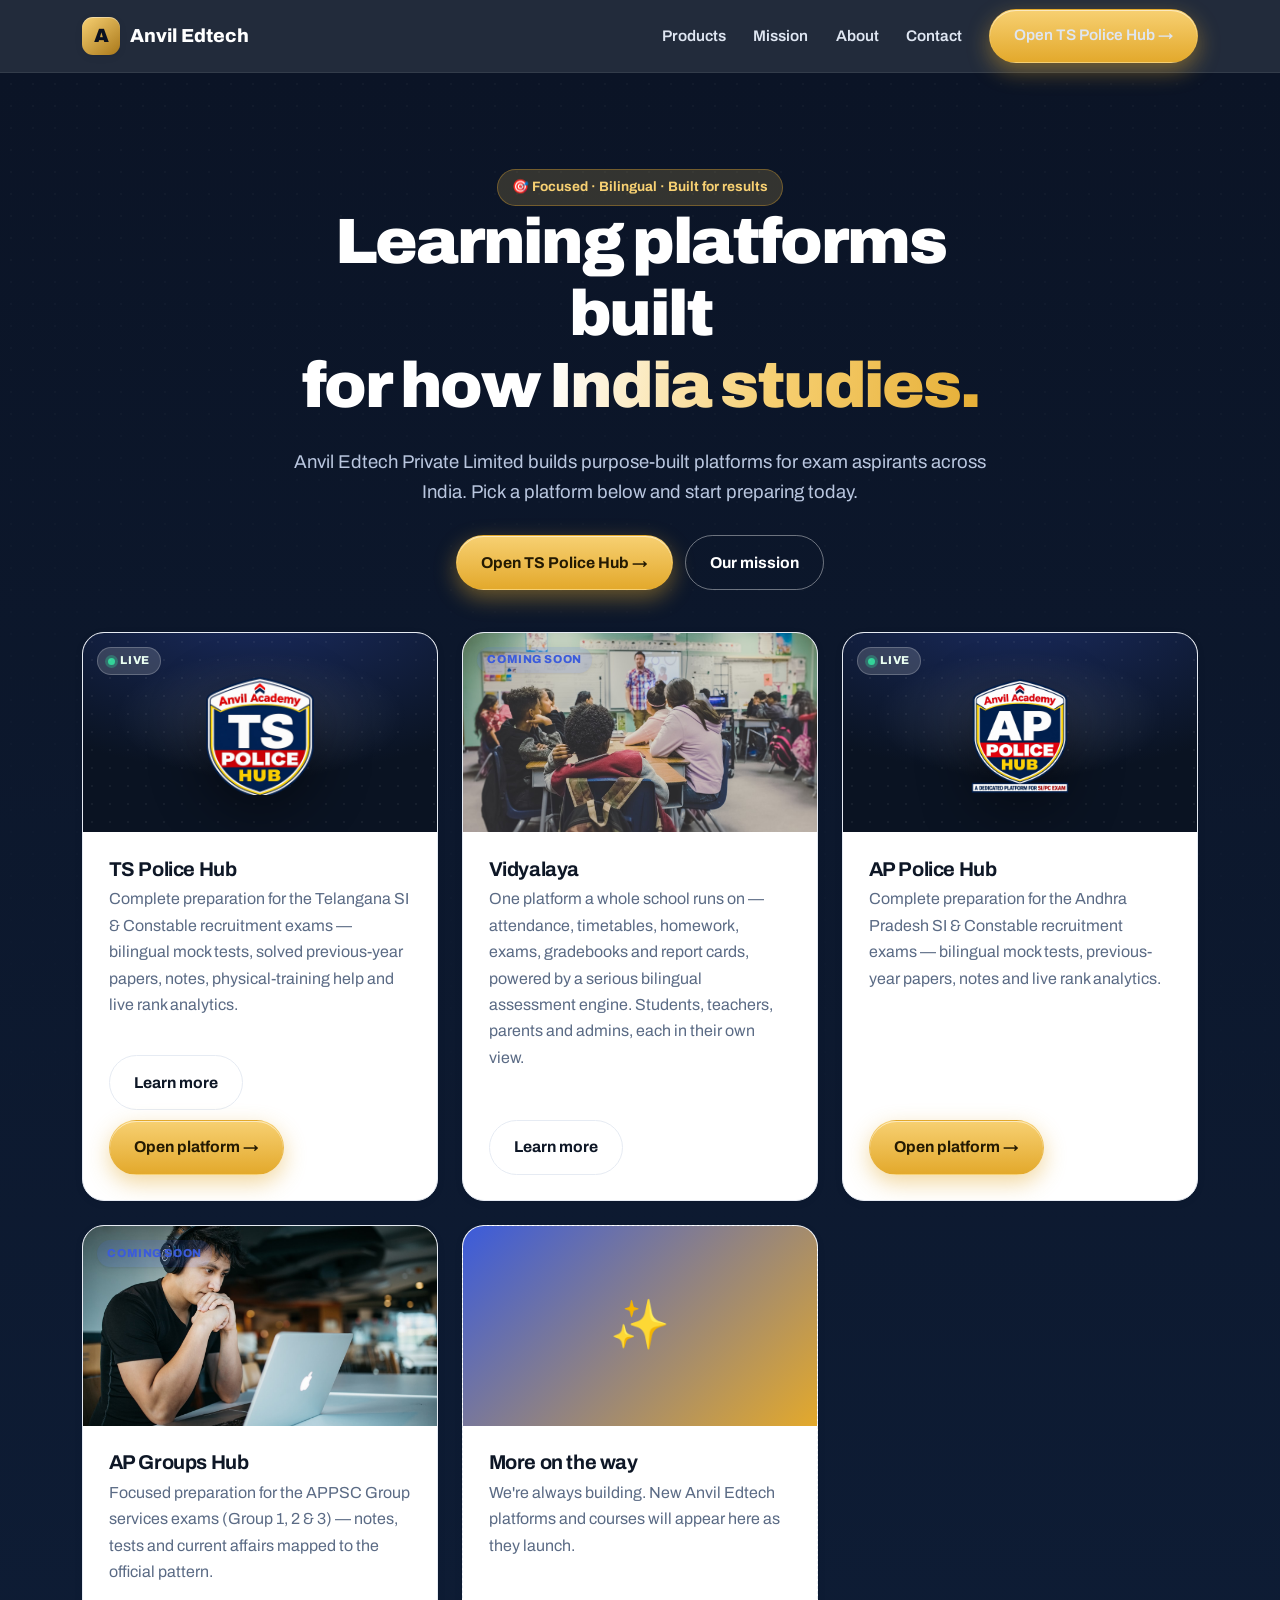
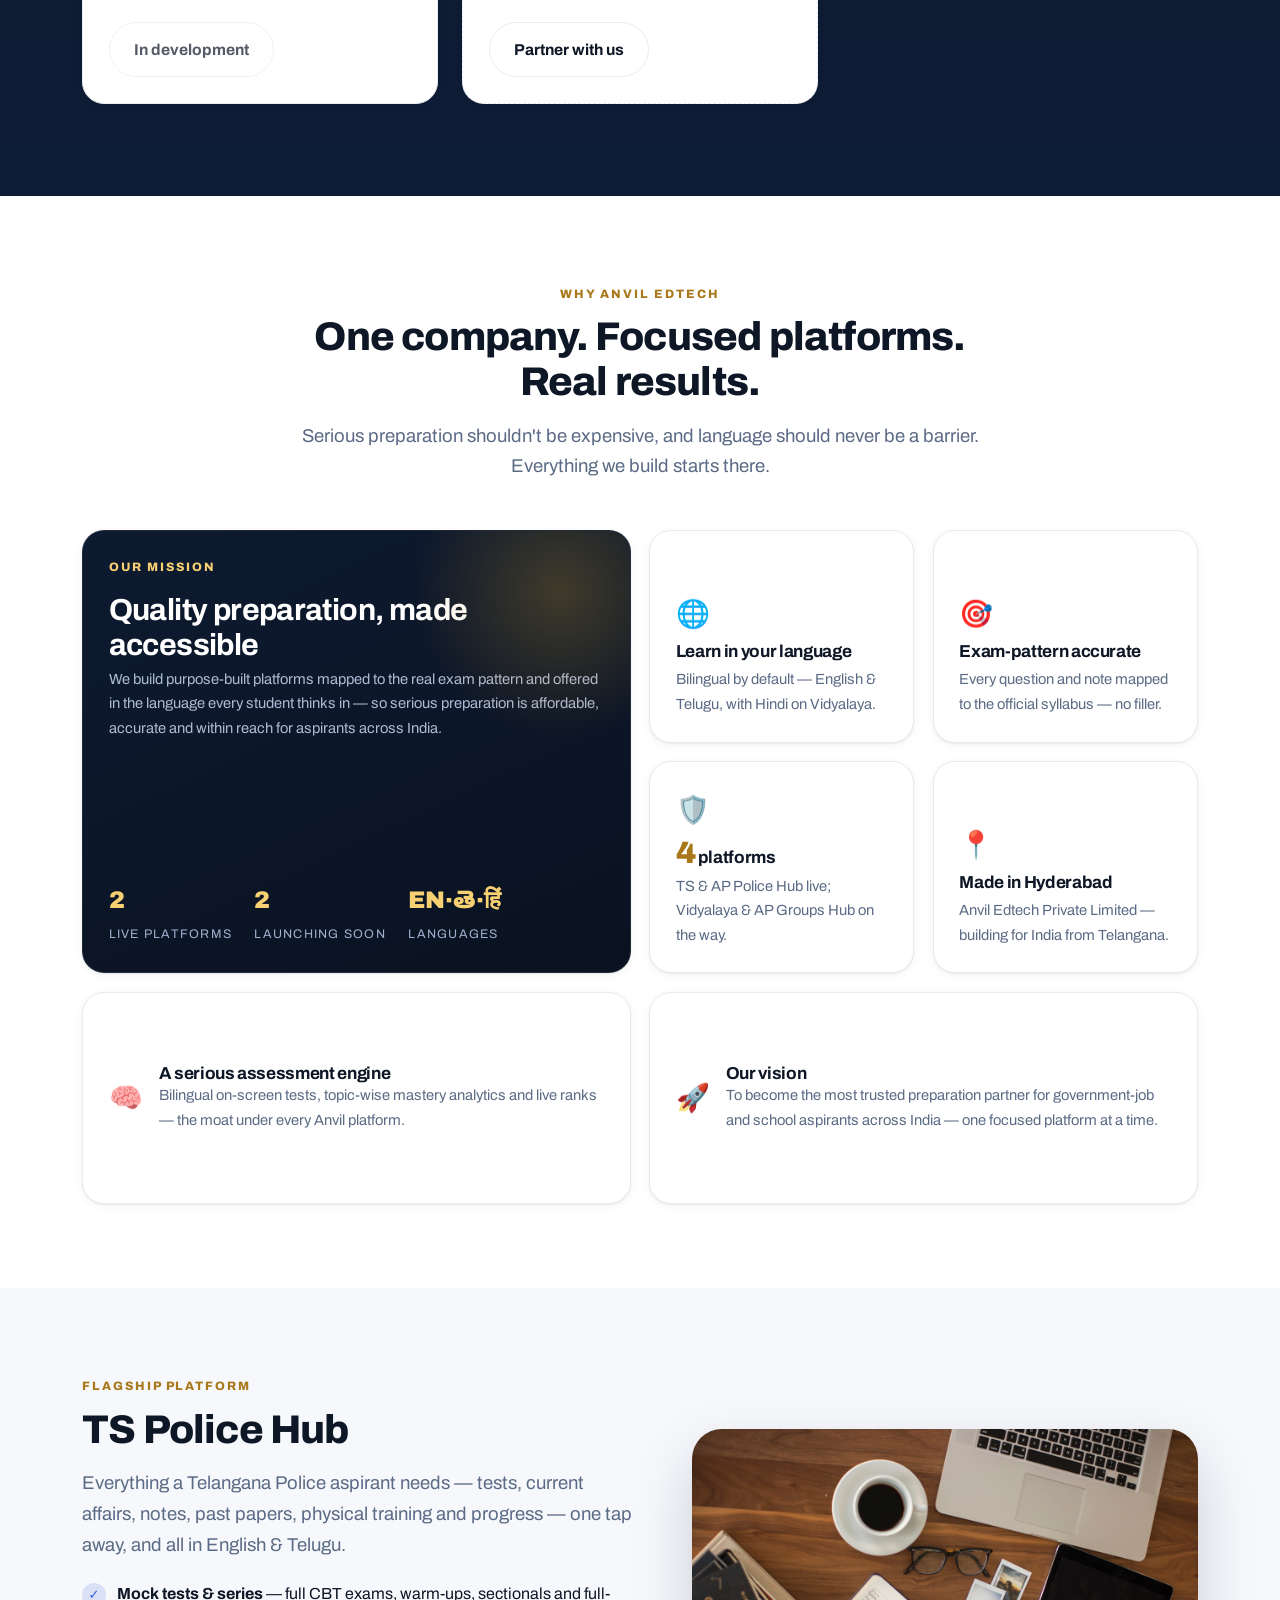
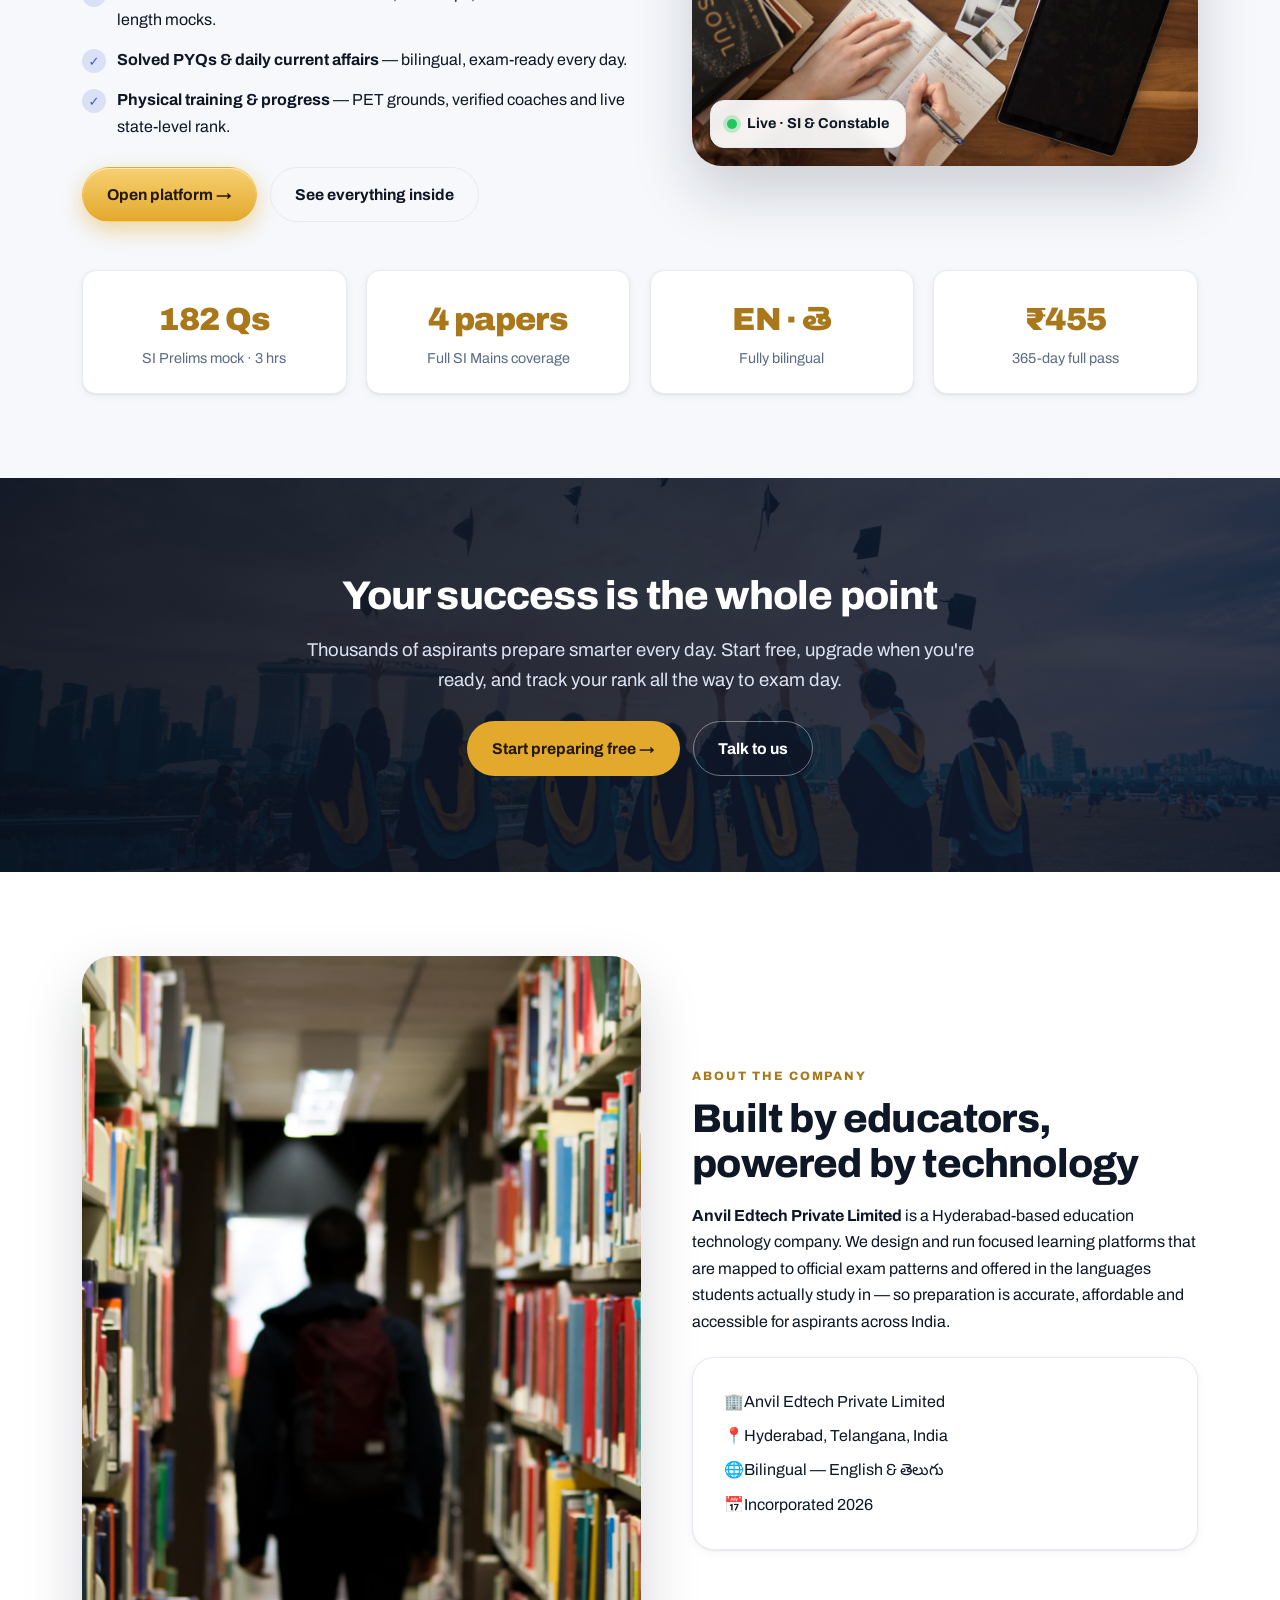
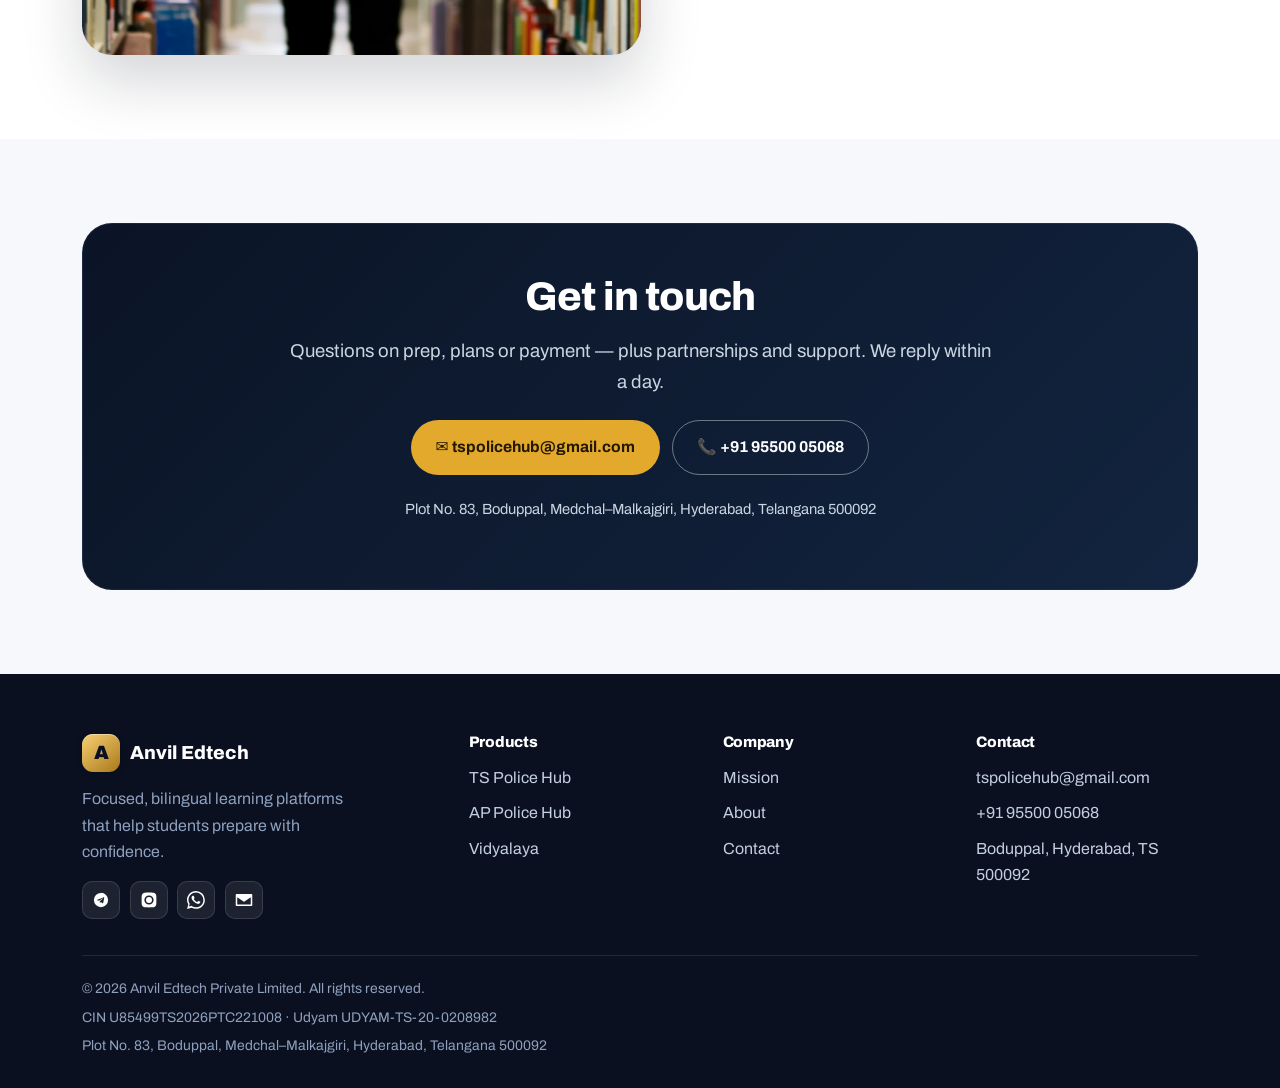
==== commit 9504490f: "Add 2026 bento grid 'Why Anvil' section (asymmetric cells, dark anchor, gold accents) Research-backe" ====
--- a/index.html
+++ b/index.html
@@ -49,7 +49,7 @@
   <link rel="preconnect" href="https://fonts.googleapis.com" />
   <link rel="preconnect" href="https://fonts.gstatic.com" crossorigin />
   <link href="https://fonts.googleapis.com/css2?family=Archivo:wght@400;500;600;700;800;900&family=Noto+Sans+Telugu:wght@400;600;700&display=swap" rel="stylesheet" />
-  <link rel="stylesheet" href="assets/css/style.css?v=3" />
+  <link rel="stylesheet" href="assets/css/style.css?v=4" />
   <link rel="icon" href="data:image/svg+xml,%3Csvg xmlns='http://www.w3.org/2000/svg' viewBox='0 0 100 100'%3E%3Crect width='100' height='100' rx='22' fill='%230a1020'/%3E%3Ctext x='50' y='72' font-size='62' font-family='sans-serif' font-weight='bold' fill='%23e8b23a' text-anchor='middle'%3EA%3C/text%3E%3C/svg%3E" />
 </head>
 <body>
@@ -165,29 +165,58 @@
     </div>
   </section>
 
-  <!-- ============ MISSION / VISION / VALUES ============ -->
+  <!-- ============ WHY ANVIL (bento) ============ -->
   <section class="section" id="mission">
     <div class="container">
       <div class="section-head center">
-        <span class="eyebrow">Why we exist</span>
-        <h2>Our mission, vision and values</h2>
+        <span class="eyebrow">Why Anvil Edtech</span>
+        <h2>One company. Focused platforms. Real results.</h2>
         <p class="lead">Serious preparation shouldn't be expensive, and language should never be a barrier. Everything we build starts there.</p>
       </div>
-      <div class="grid grid-3">
-        <div class="vcard reveal">
-          <div class="vicon">🎯</div>
-          <h3>Our mission</h3>
-          <p>Make high-quality, exam-focused preparation affordable and available in the language every student thinks in — starting with English and Telugu, with more languages to follow.</p>
-        </div>
-        <div class="vcard reveal">
-          <div class="vicon">🚀</div>
-          <h3>Our vision</h3>
-          <p>To become the most trusted preparation partner for government-job and school aspirants across India, one focused platform at a time.</p>
-        </div>
-        <div class="vcard accent reveal">
-          <div class="vicon">💡</div>
-          <h3>Our values</h3>
-          <p>Student-first always. Bilingual by default. Content mapped honestly to the real exam pattern — no filler, no false promises.</p>
+      <div class="bento">
+        <div class="bento-cell bento-lg dark reveal">
+          <span class="eyebrow">Our mission</span>
+          <h3>Quality preparation, made accessible</h3>
+          <p>We build purpose-built platforms mapped to the real exam pattern and offered in the language every student thinks in — so serious preparation is affordable, accurate and within reach for aspirants across India.</p>
+          <div class="bento-metrics">
+            <div class="bm"><b>2</b><span>Live platforms</span></div>
+            <div class="bm"><b>2</b><span>Launching soon</span></div>
+            <div class="bm"><b>EN·తె·हिं</b><span>Languages</span></div>
+          </div>
+        </div>
+        <div class="bento-cell reveal">
+          <div class="b-ic">🌐</div>
+          <h3>Learn in your language</h3>
+          <p>Bilingual by default — English &amp; Telugu, with Hindi on Vidyalaya.</p>
+        </div>
+        <div class="bento-cell reveal">
+          <div class="b-ic">🎯</div>
+          <h3>Exam-pattern accurate</h3>
+          <p>Every question and note mapped to the official syllabus — no filler.</p>
+        </div>
+        <div class="bento-cell reveal">
+          <div class="b-ic">🛡️</div>
+          <h3><span class="big-n">4</span> platforms</h3>
+          <p>TS &amp; AP Police Hub live; Vidyalaya &amp; AP Groups Hub on the way.</p>
+        </div>
+        <div class="bento-cell reveal">
+          <div class="b-ic">📍</div>
+          <h3>Made in Hyderabad</h3>
+          <p>Anvil Edtech Private Limited — building for India from Telangana.</p>
+        </div>
+        <div class="bento-cell bento-wide reveal">
+          <div class="b-ic">🧠</div>
+          <div>
+            <h3>A serious assessment engine</h3>
+            <p>Bilingual on-screen tests, topic-wise mastery analytics and live ranks — the moat under every Anvil platform.</p>
+          </div>
+        </div>
+        <div class="bento-cell bento-wide reveal">
+          <div class="b-ic">🚀</div>
+          <div>
+            <h3>Our vision</h3>
+            <p>To become the most trusted preparation partner for government-job and school aspirants across India — one focused platform at a time.</p>
+          </div>
         </div>
       </div>
     </div>
--- a/assets/css/style.css
+++ b/assets/css/style.css
@@ -233,6 +233,38 @@
 .vcard.accent .vicon { background: linear-gradient(140deg, var(--gold-2), var(--gold-deep)); color: #241800; box-shadow: none; }
 .vcard p { color: var(--muted); margin-bottom: 0; }
 
+/* ---------- Bento grid ---------- */
+.bento { display: grid; gap: 1.15rem; grid-template-columns: repeat(4, 1fr); grid-auto-rows: minmax(150px, 1fr); }
+.bento-cell {
+  position: relative; overflow: hidden; border-radius: var(--radius-lg);
+  background: var(--card); border: 1px solid var(--border); box-shadow: var(--shadow-sm);
+  padding: 1.6rem; display: flex; flex-direction: column; justify-content: flex-end; gap: .35rem;
+  transition: transform .2s ease, box-shadow .2s ease, border-color .2s ease;
+}
+.bento-cell:hover { transform: translateY(-4px); box-shadow: var(--shadow-md); border-color: color-mix(in srgb, var(--gold) 42%, var(--border)); }
+.bento-cell .b-ic { font-size: 1.7rem; }
+.bento-cell h3 { margin: 0; font-size: 1.08rem; }
+.bento-cell p { margin: 0; color: var(--muted); font-size: .92rem; }
+.bento-cell .big-n { font-family: var(--font-head); font-weight: 900; font-size: 1.9rem; color: var(--gold-deep); letter-spacing: -.02em; line-height: 1; }
+.bento-lg { grid-column: span 2; grid-row: span 2; justify-content: flex-start; }
+.bento-wide { grid-column: span 2; flex-direction: row; align-items: center; gap: 1rem; justify-content: flex-start; }
+.bento-wide .b-ic { flex: none; }
+.bento-cell.dark {
+  background: linear-gradient(155deg, #0d1a30, #0a1220); color: #e7edf7; border-color: rgba(255,255,255,.09);
+}
+.bento-cell.dark .eyebrow { color: var(--gold-2); }
+.bento-cell.dark h3 { color: #fff; font-size: clamp(1.4rem, 2.6vw, 1.9rem); }
+.bento-cell.dark p { color: #aebbd4; }
+.bento-cell.dark::after {
+  content: ""; position: absolute; width: 300px; height: 300px; right: -80px; top: -90px; border-radius: 50%;
+  background: radial-gradient(circle, color-mix(in srgb, var(--gold) 24%, transparent), transparent 70%); pointer-events: none;
+}
+.bento-lg .bento-metrics { display: flex; flex-wrap: wrap; gap: 1.4rem; margin-top: auto; padding-top: 1.4rem; }
+.bento-lg .bento-metrics .bm b { display: block; font-family: var(--font-head); font-weight: 900; font-size: 1.5rem; color: var(--gold-2); }
+.bento-lg .bento-metrics .bm span { font-size: .78rem; color: #9fb0cd; text-transform: uppercase; letter-spacing: .1em; }
+@media (max-width: 860px) { .bento { grid-template-columns: repeat(2, 1fr); } .bento-lg { grid-column: span 2; grid-row: span 1; } .bento-wide { grid-column: span 2; } }
+@media (max-width: 560px) { .bento { grid-template-columns: 1fr; } .bento-lg, .bento-wide { grid-column: span 1; } .bento-wide { flex-direction: column; align-items: flex-start; } }
+
 /* ---------- Feature list ---------- */
 .features { list-style: none; margin: 1.3rem 0 0; padding: 0; display: grid; gap: .85rem; }
 .features li { display: flex; gap: .7rem; align-items: flex-start; }
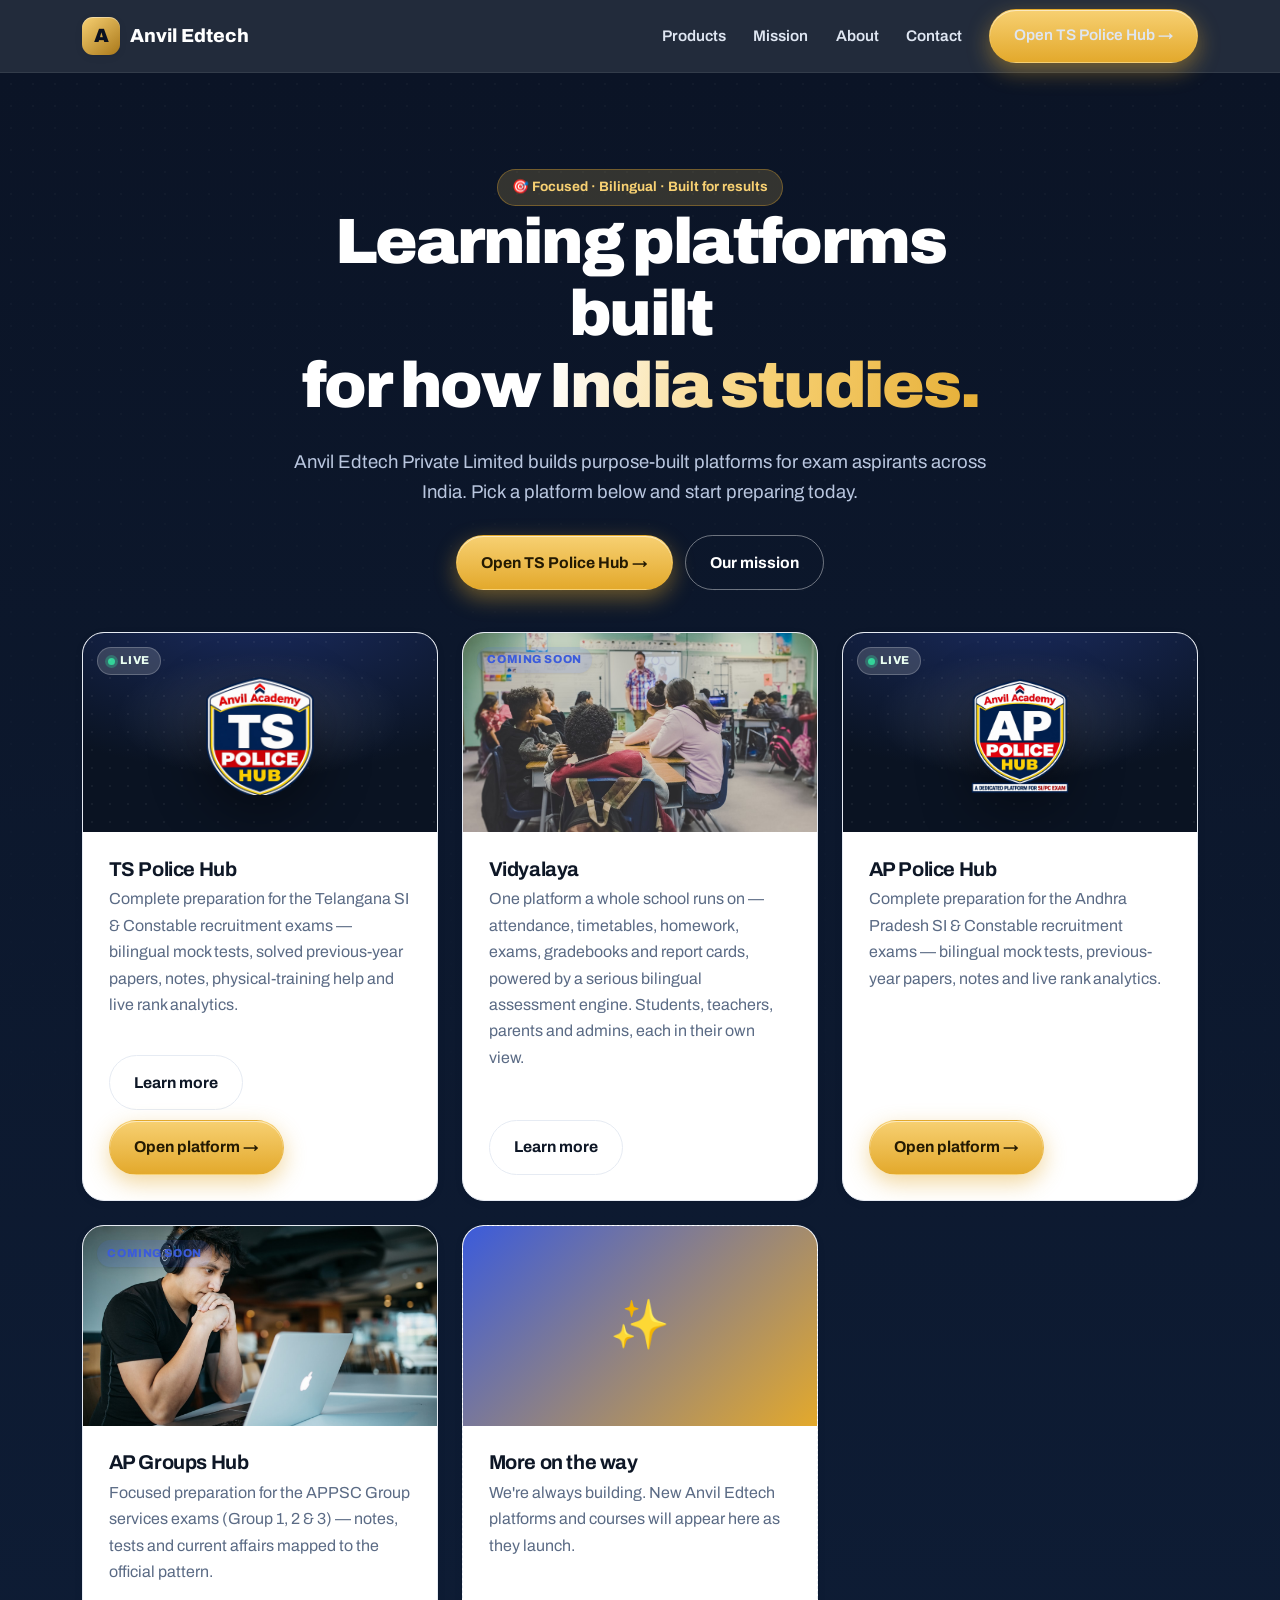
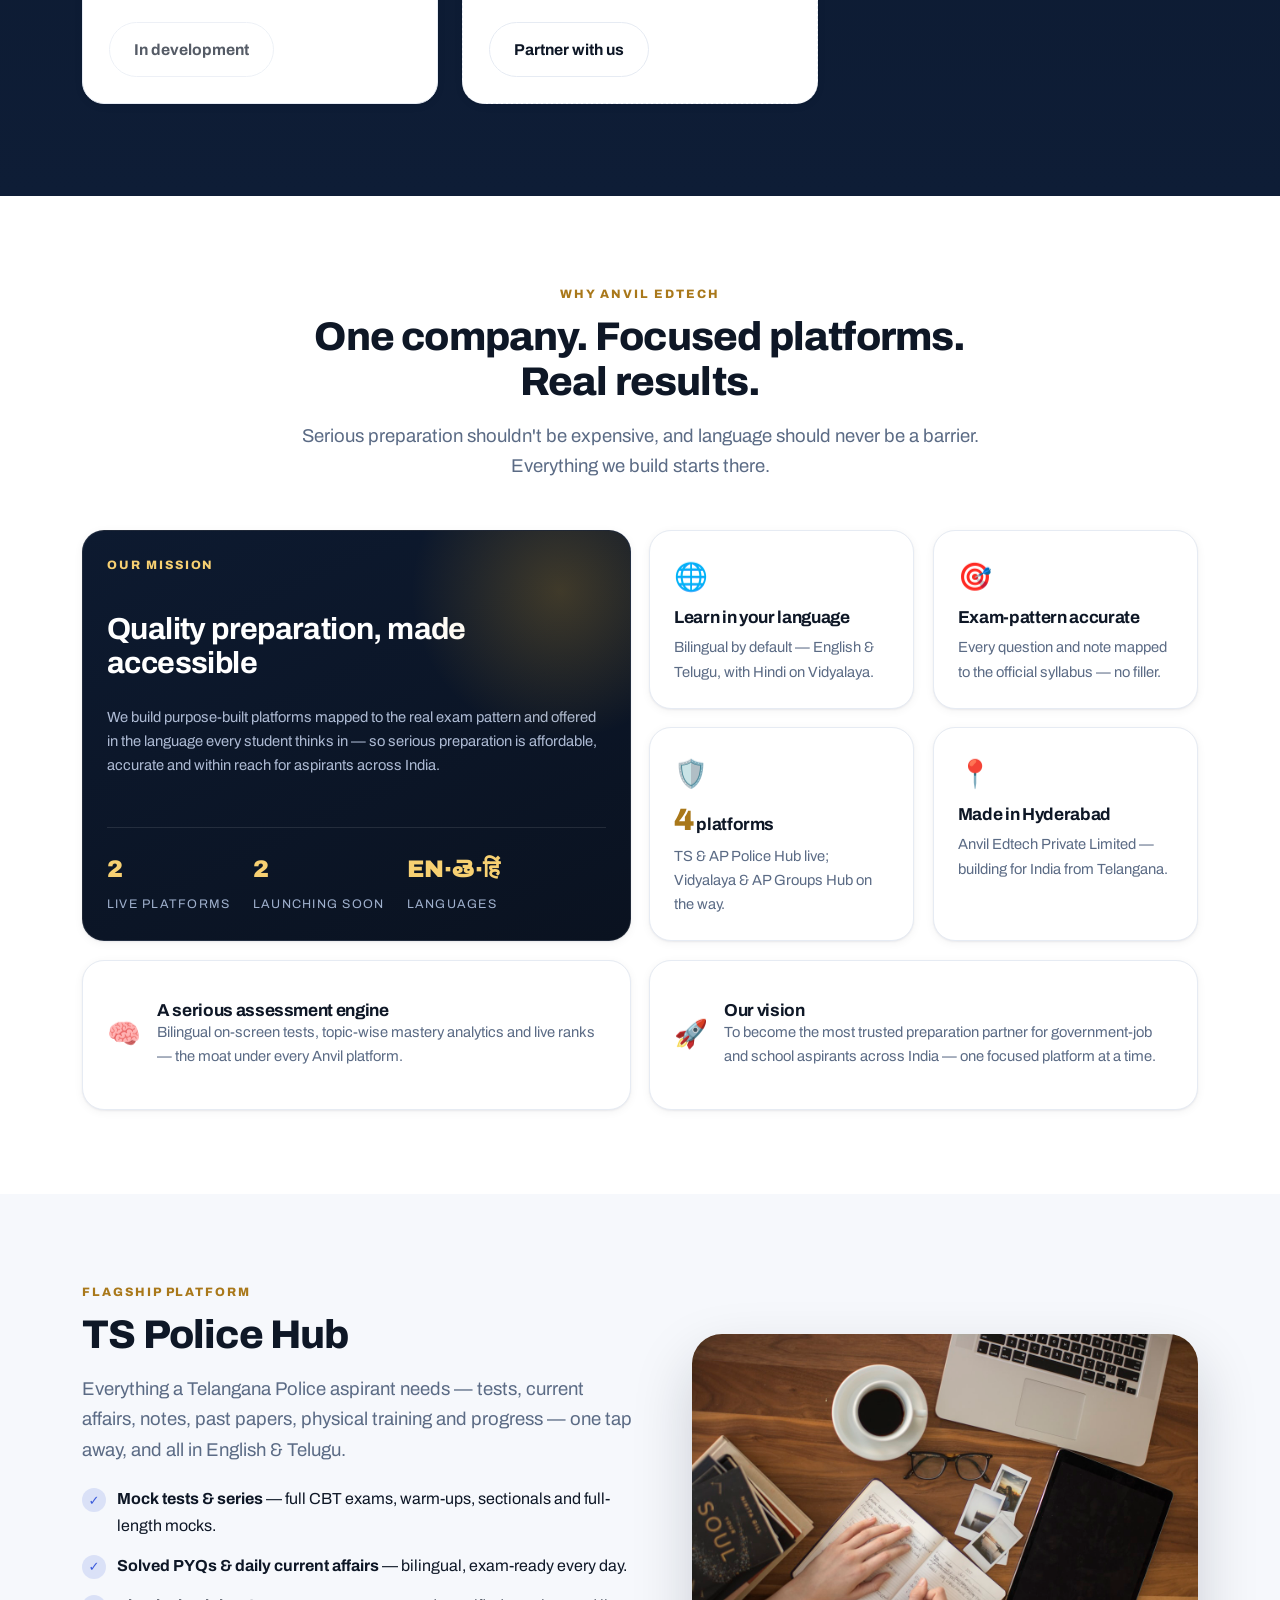
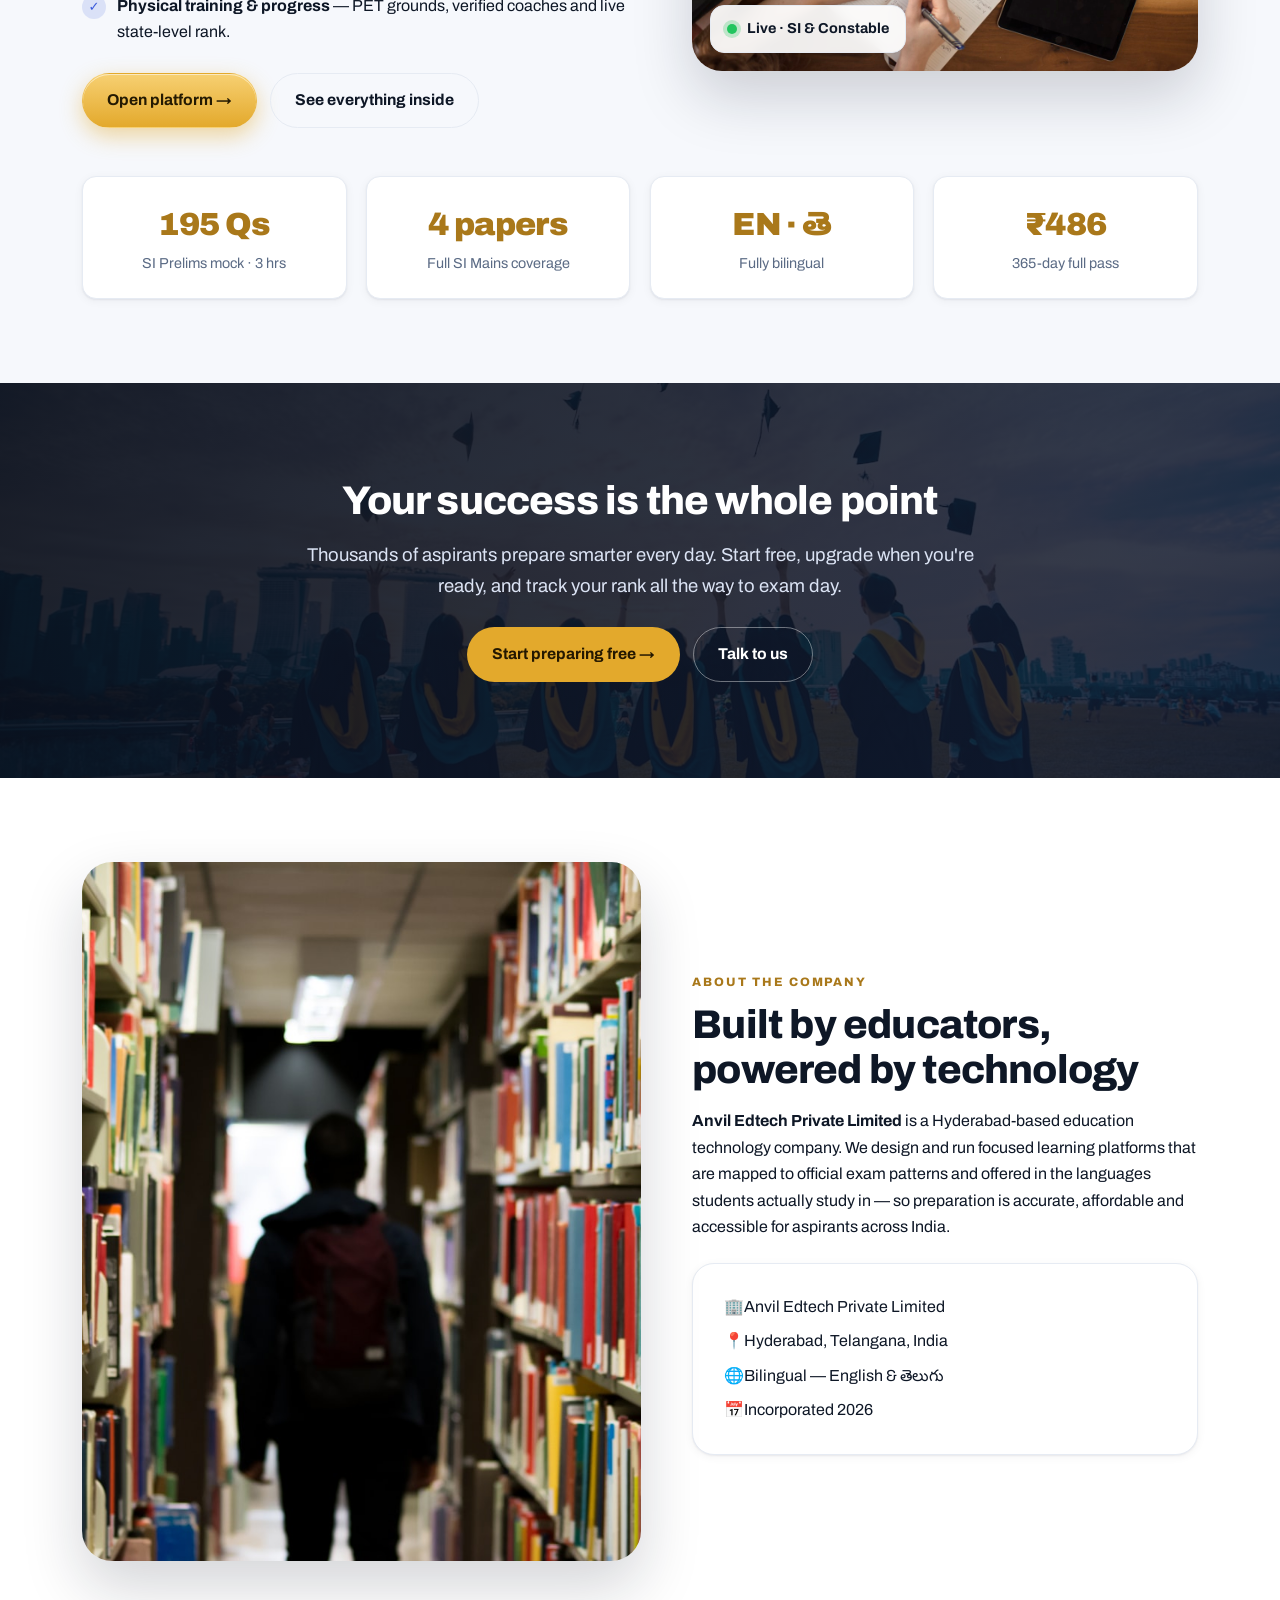
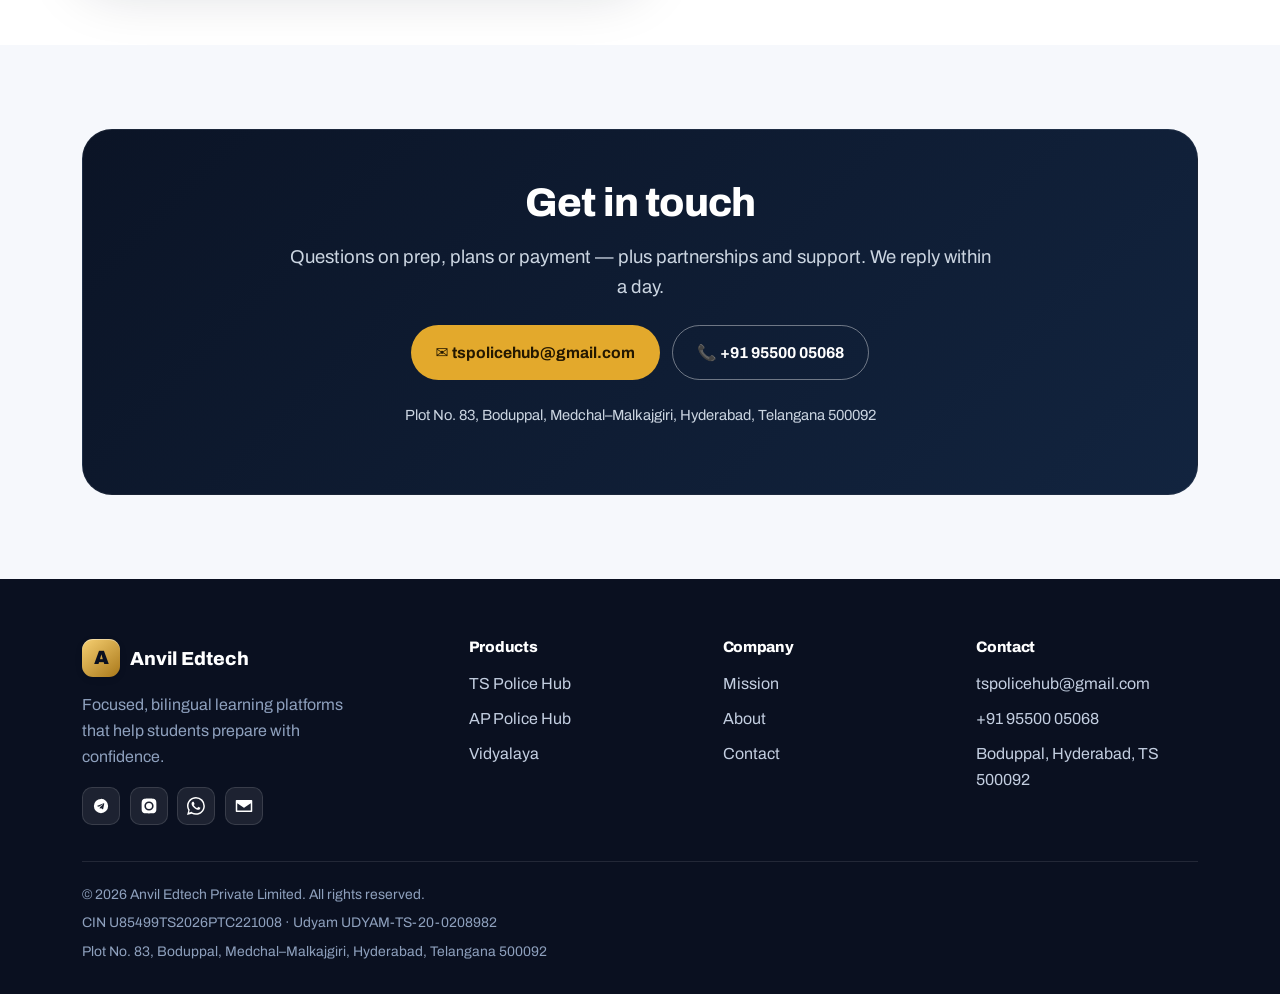
==== commit 02640681: "Fix hollow bento cells on mobile: content-height cells, top-aligned - grid-auto-rows auto on tablet/" ====
--- a/index.html
+++ b/index.html
@@ -49,7 +49,7 @@
   <link rel="preconnect" href="https://fonts.googleapis.com" />
   <link rel="preconnect" href="https://fonts.gstatic.com" crossorigin />
   <link href="https://fonts.googleapis.com/css2?family=Archivo:wght@400;500;600;700;800;900&family=Noto+Sans+Telugu:wght@400;600;700&display=swap" rel="stylesheet" />
-  <link rel="stylesheet" href="assets/css/style.css?v=4" />
+  <link rel="stylesheet" href="assets/css/style.css?v=5" />
   <link rel="icon" href="data:image/svg+xml,%3Csvg xmlns='http://www.w3.org/2000/svg' viewBox='0 0 100 100'%3E%3Crect width='100' height='100' rx='22' fill='%230a1020'/%3E%3Ctext x='50' y='72' font-size='62' font-family='sans-serif' font-weight='bold' fill='%23e8b23a' text-anchor='middle'%3EA%3C/text%3E%3C/svg%3E" />
 </head>
 <body>
--- a/assets/css/style.css
+++ b/assets/css/style.css
@@ -234,11 +234,11 @@
 .vcard p { color: var(--muted); margin-bottom: 0; }
 
 /* ---------- Bento grid ---------- */
-.bento { display: grid; gap: 1.15rem; grid-template-columns: repeat(4, 1fr); grid-auto-rows: minmax(150px, 1fr); }
+.bento { display: grid; gap: 1.15rem; grid-template-columns: repeat(4, 1fr); grid-auto-rows: minmax(150px, auto); }
 .bento-cell {
   position: relative; overflow: hidden; border-radius: var(--radius-lg);
   background: var(--card); border: 1px solid var(--border); box-shadow: var(--shadow-sm);
-  padding: 1.6rem; display: flex; flex-direction: column; justify-content: flex-end; gap: .35rem;
+  padding: 1.5rem; display: flex; flex-direction: column; justify-content: flex-start; gap: .5rem;
   transition: transform .2s ease, box-shadow .2s ease, border-color .2s ease;
 }
 .bento-cell:hover { transform: translateY(-4px); box-shadow: var(--shadow-md); border-color: color-mix(in srgb, var(--gold) 42%, var(--border)); }
@@ -246,7 +246,7 @@
 .bento-cell h3 { margin: 0; font-size: 1.08rem; }
 .bento-cell p { margin: 0; color: var(--muted); font-size: .92rem; }
 .bento-cell .big-n { font-family: var(--font-head); font-weight: 900; font-size: 1.9rem; color: var(--gold-deep); letter-spacing: -.02em; line-height: 1; }
-.bento-lg { grid-column: span 2; grid-row: span 2; justify-content: flex-start; }
+.bento-lg { grid-column: span 2; grid-row: span 2; justify-content: space-between; }
 .bento-wide { grid-column: span 2; flex-direction: row; align-items: center; gap: 1rem; justify-content: flex-start; }
 .bento-wide .b-ic { flex: none; }
 .bento-cell.dark {
@@ -259,11 +259,11 @@
   content: ""; position: absolute; width: 300px; height: 300px; right: -80px; top: -90px; border-radius: 50%;
   background: radial-gradient(circle, color-mix(in srgb, var(--gold) 24%, transparent), transparent 70%); pointer-events: none;
 }
-.bento-lg .bento-metrics { display: flex; flex-wrap: wrap; gap: 1.4rem; margin-top: auto; padding-top: 1.4rem; }
+.bento-lg .bento-metrics { display: flex; flex-wrap: wrap; gap: 1.4rem; margin-top: 1.5rem; padding-top: 1.4rem; border-top: 1px solid rgba(255,255,255,.1); }
 .bento-lg .bento-metrics .bm b { display: block; font-family: var(--font-head); font-weight: 900; font-size: 1.5rem; color: var(--gold-2); }
 .bento-lg .bento-metrics .bm span { font-size: .78rem; color: #9fb0cd; text-transform: uppercase; letter-spacing: .1em; }
-@media (max-width: 860px) { .bento { grid-template-columns: repeat(2, 1fr); } .bento-lg { grid-column: span 2; grid-row: span 1; } .bento-wide { grid-column: span 2; } }
-@media (max-width: 560px) { .bento { grid-template-columns: 1fr; } .bento-lg, .bento-wide { grid-column: span 1; } .bento-wide { flex-direction: column; align-items: flex-start; } }
+@media (max-width: 860px) { .bento { grid-template-columns: repeat(2, 1fr); grid-auto-rows: auto; } .bento-lg { grid-column: span 2; grid-row: span 1; } .bento-wide { grid-column: span 2; } }
+@media (max-width: 560px) { .bento { grid-template-columns: 1fr; grid-auto-rows: auto; } .bento-lg, .bento-wide { grid-column: span 1; } .bento-wide { flex-direction: column; align-items: flex-start; } }
 
 /* ---------- Feature list ---------- */
 .features { list-style: none; margin: 1.3rem 0 0; padding: 0; display: grid; gap: .85rem; }
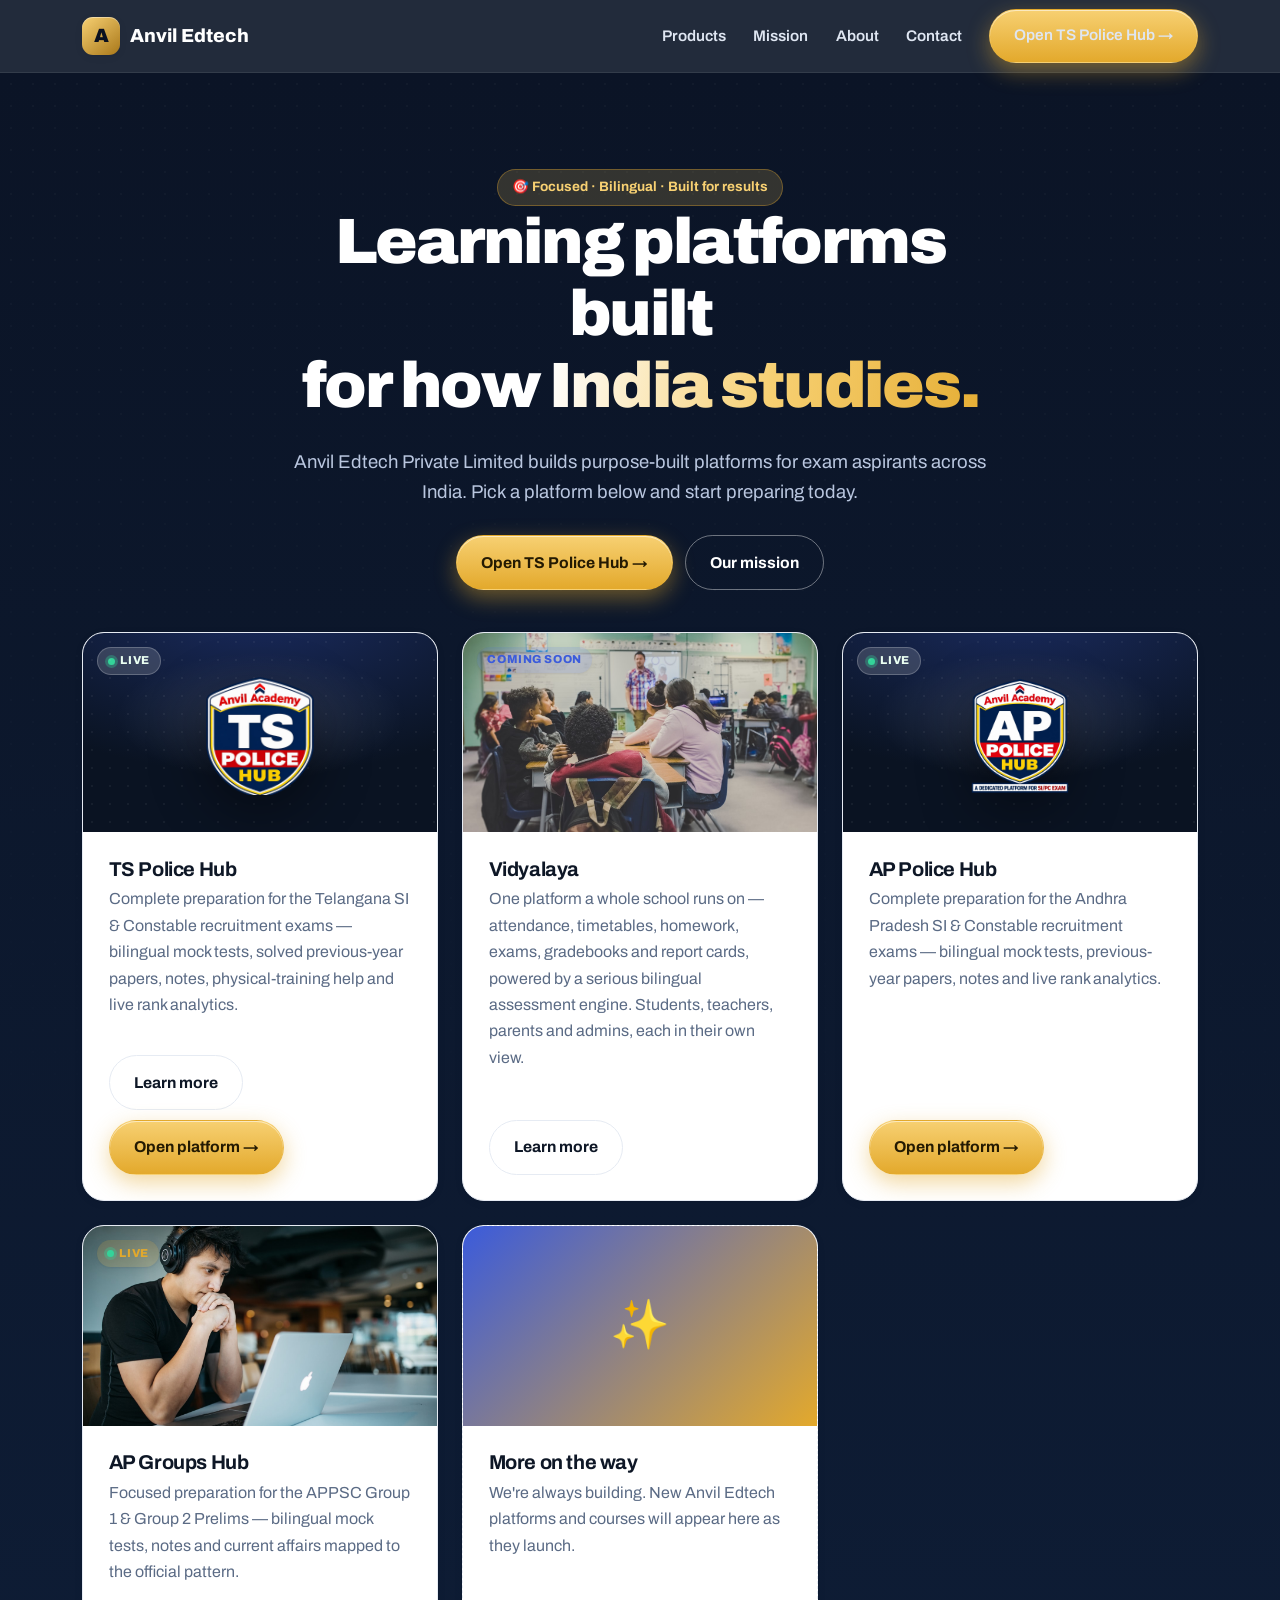
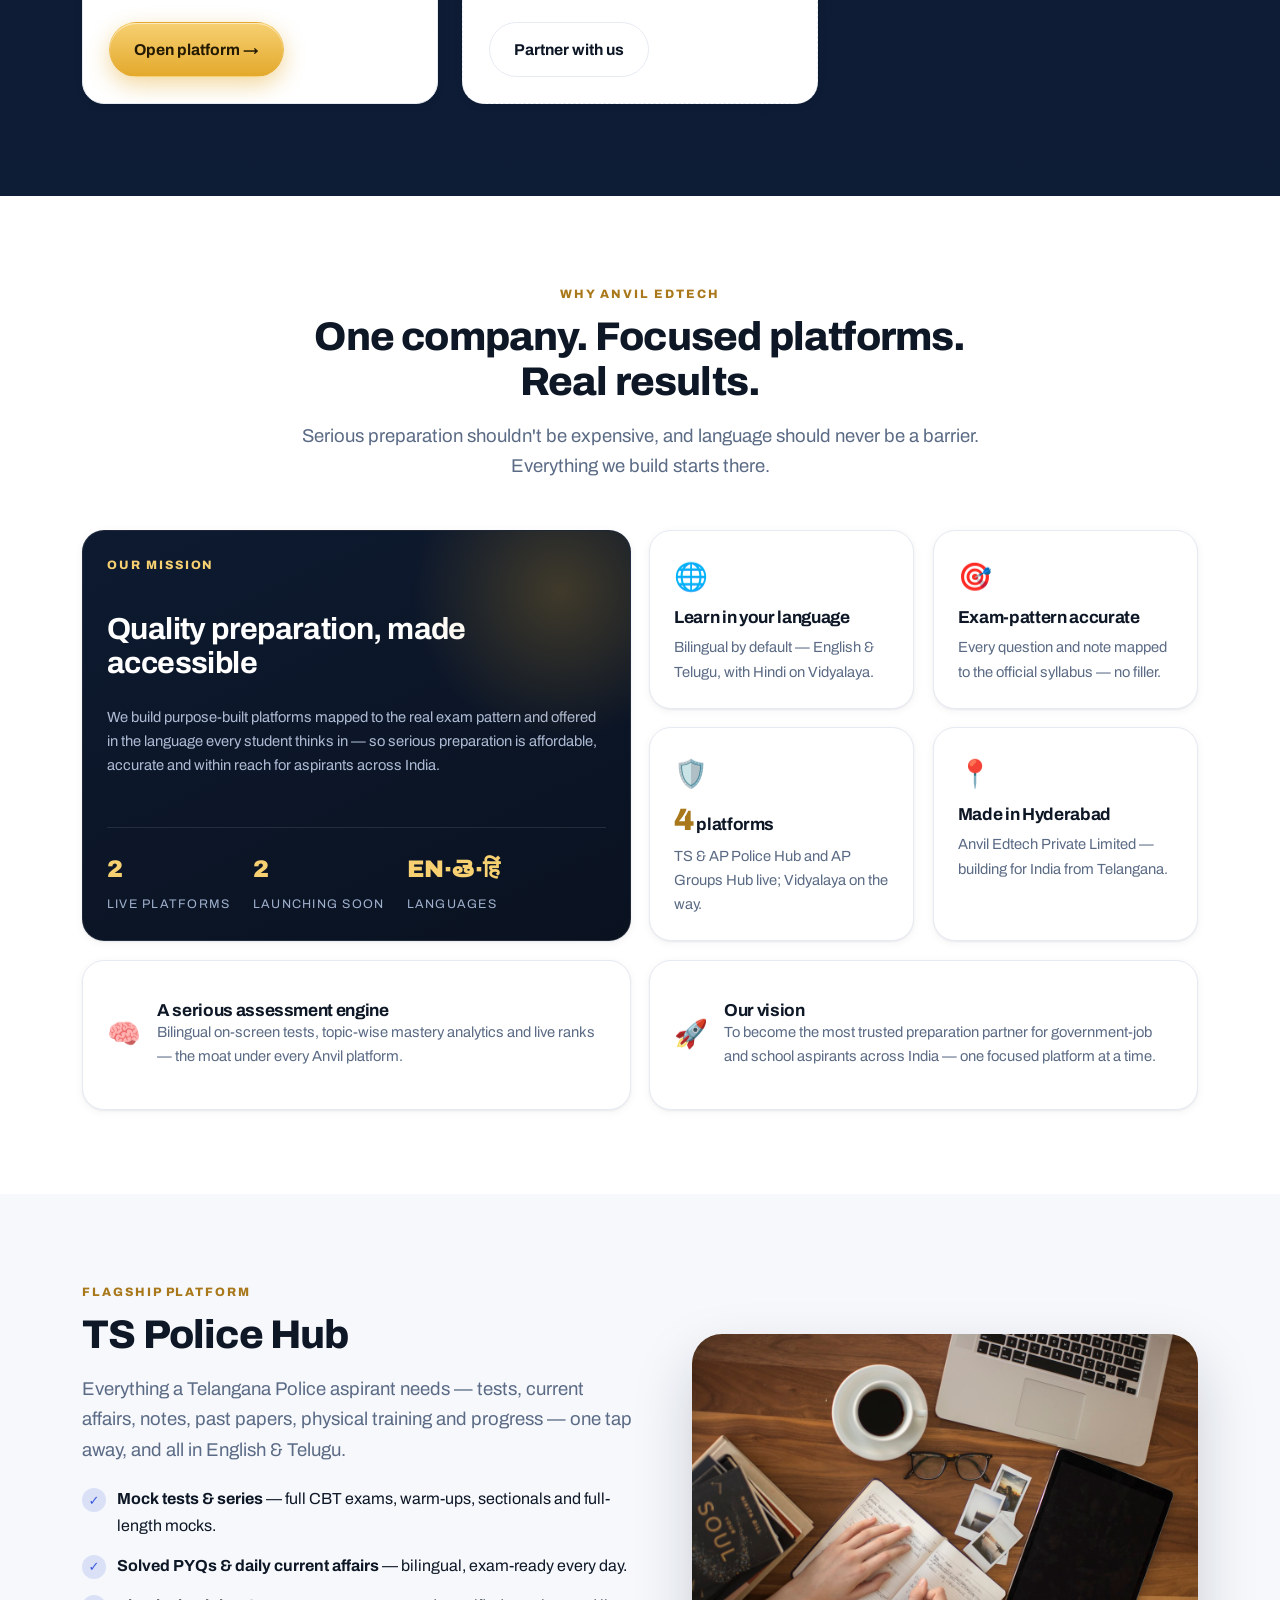
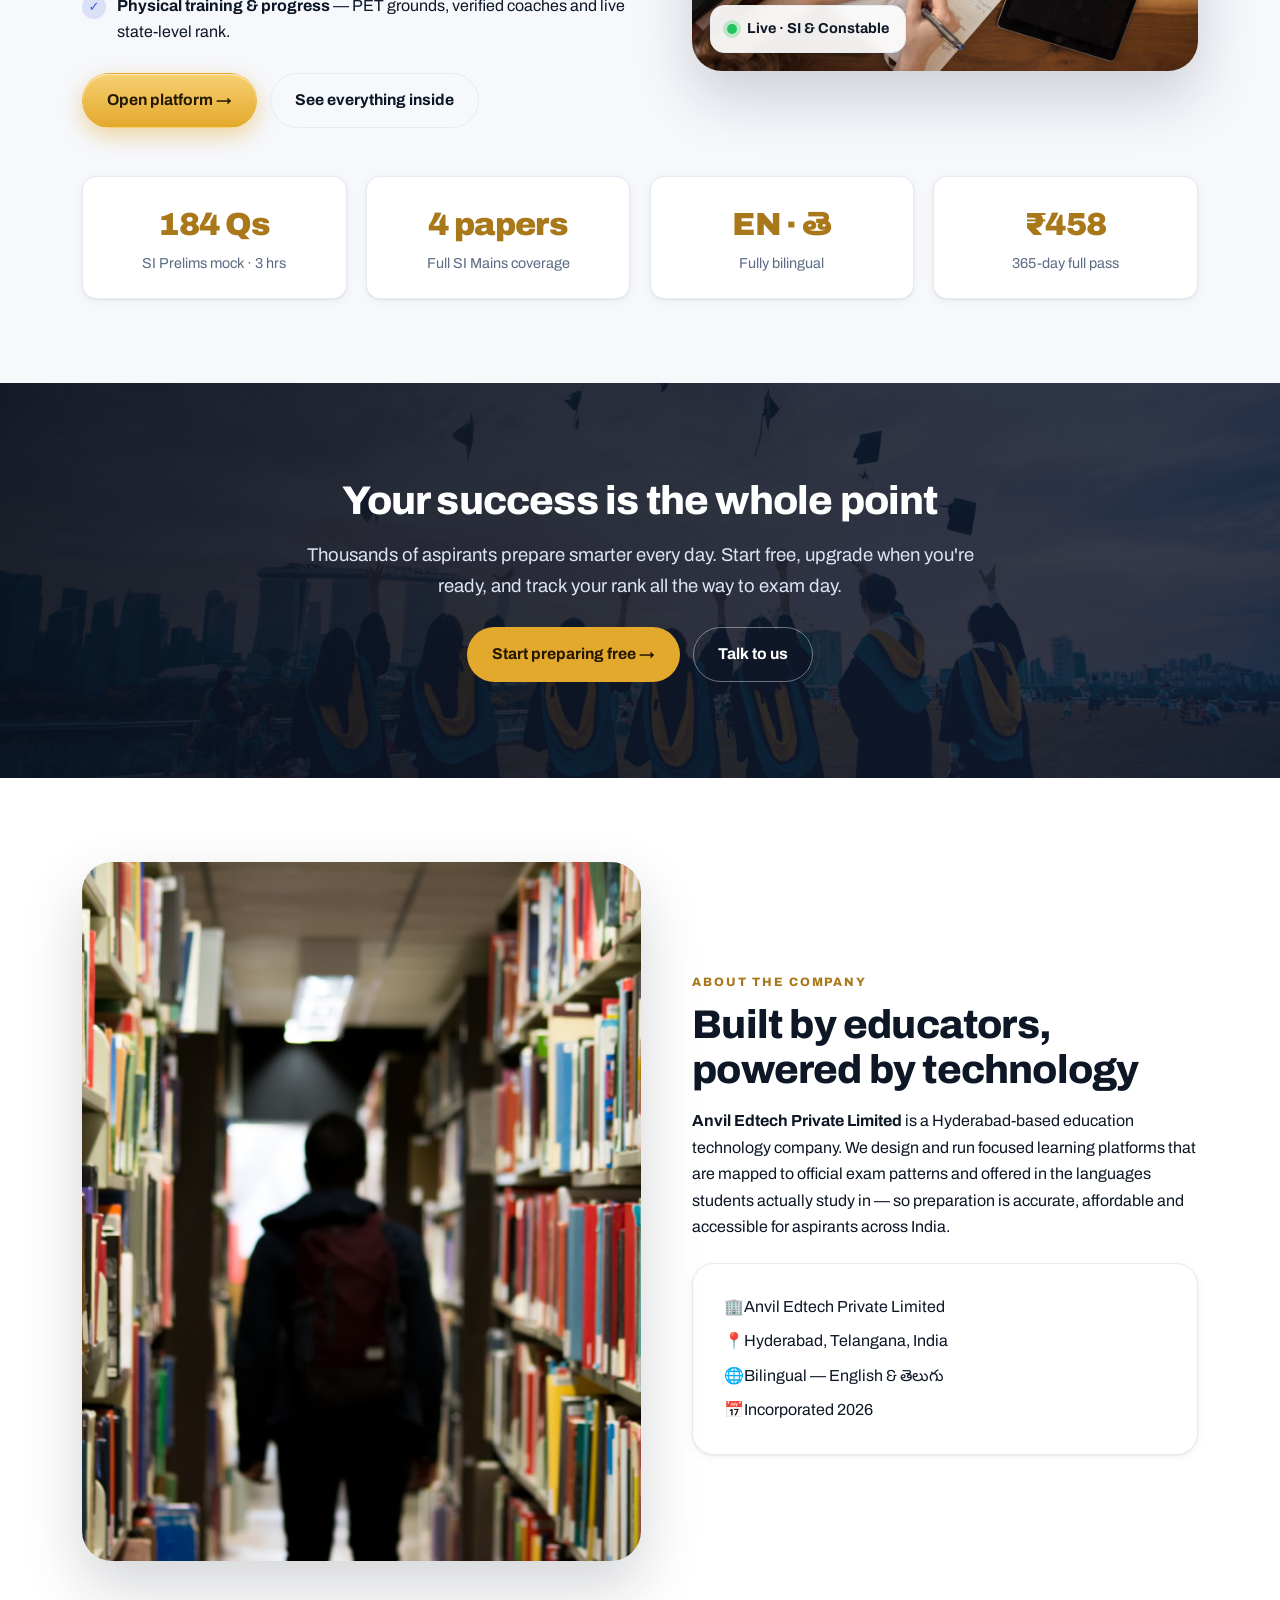
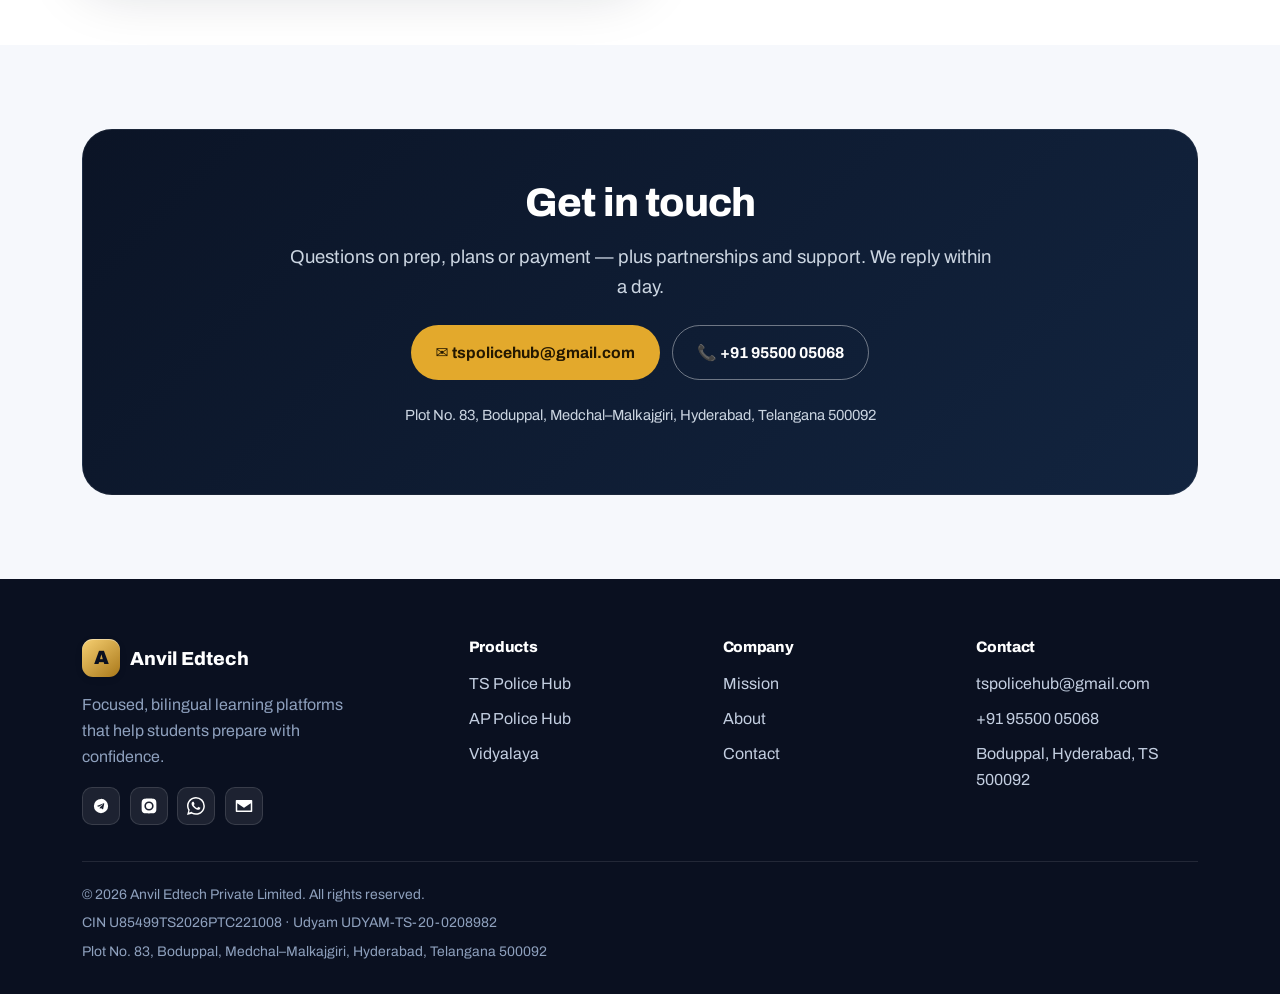
==== commit 87e2710c: "AP Groups Hub is live: Live badge and Open platform link to apgroupshub.com Co-Authored-By: Claude O" ====
--- a/index.html
+++ b/index.html
@@ -135,14 +135,14 @@
         <!-- AP Groups Hub -->
         <article class="card pcard reveal">
           <div class="card-media">
-            <span class="pill indigo">Coming soon</span>
+            <span class="pill"><span class="live-dot"></span>Live</span>
             <img src="assets/img/books.jpg" alt="Study books and stationery" loading="lazy" />
           </div>
           <div class="card-body">
             <h3>AP Groups Hub</h3>
-            <p>Focused preparation for the APPSC Group services exams (Group 1, 2 &amp; 3) — notes, tests and current affairs mapped to the official pattern.</p>
-            <div class="card-actions">
-              <span class="btn btn-ghost" style="pointer-events:none; opacity:.7;">In development</span>
+            <p>Focused preparation for the APPSC Group 1 &amp; Group 2 Prelims — bilingual mock tests, notes and current affairs mapped to the official pattern.</p>
+            <div class="card-actions">
+              <a href="https://apgroupshub.com/" class="btn btn-primary" target="_blank" rel="noopener">Open platform &rarr;</a>
             </div>
           </div>
         </article>
@@ -197,7 +197,7 @@
         <div class="bento-cell reveal">
           <div class="b-ic">🛡️</div>
           <h3><span class="big-n">4</span> platforms</h3>
-          <p>TS &amp; AP Police Hub live; Vidyalaya &amp; AP Groups Hub on the way.</p>
+          <p>TS &amp; AP Police Hub and AP Groups Hub live; Vidyalaya on the way.</p>
         </div>
         <div class="bento-cell reveal">
           <div class="b-ic">📍</div>
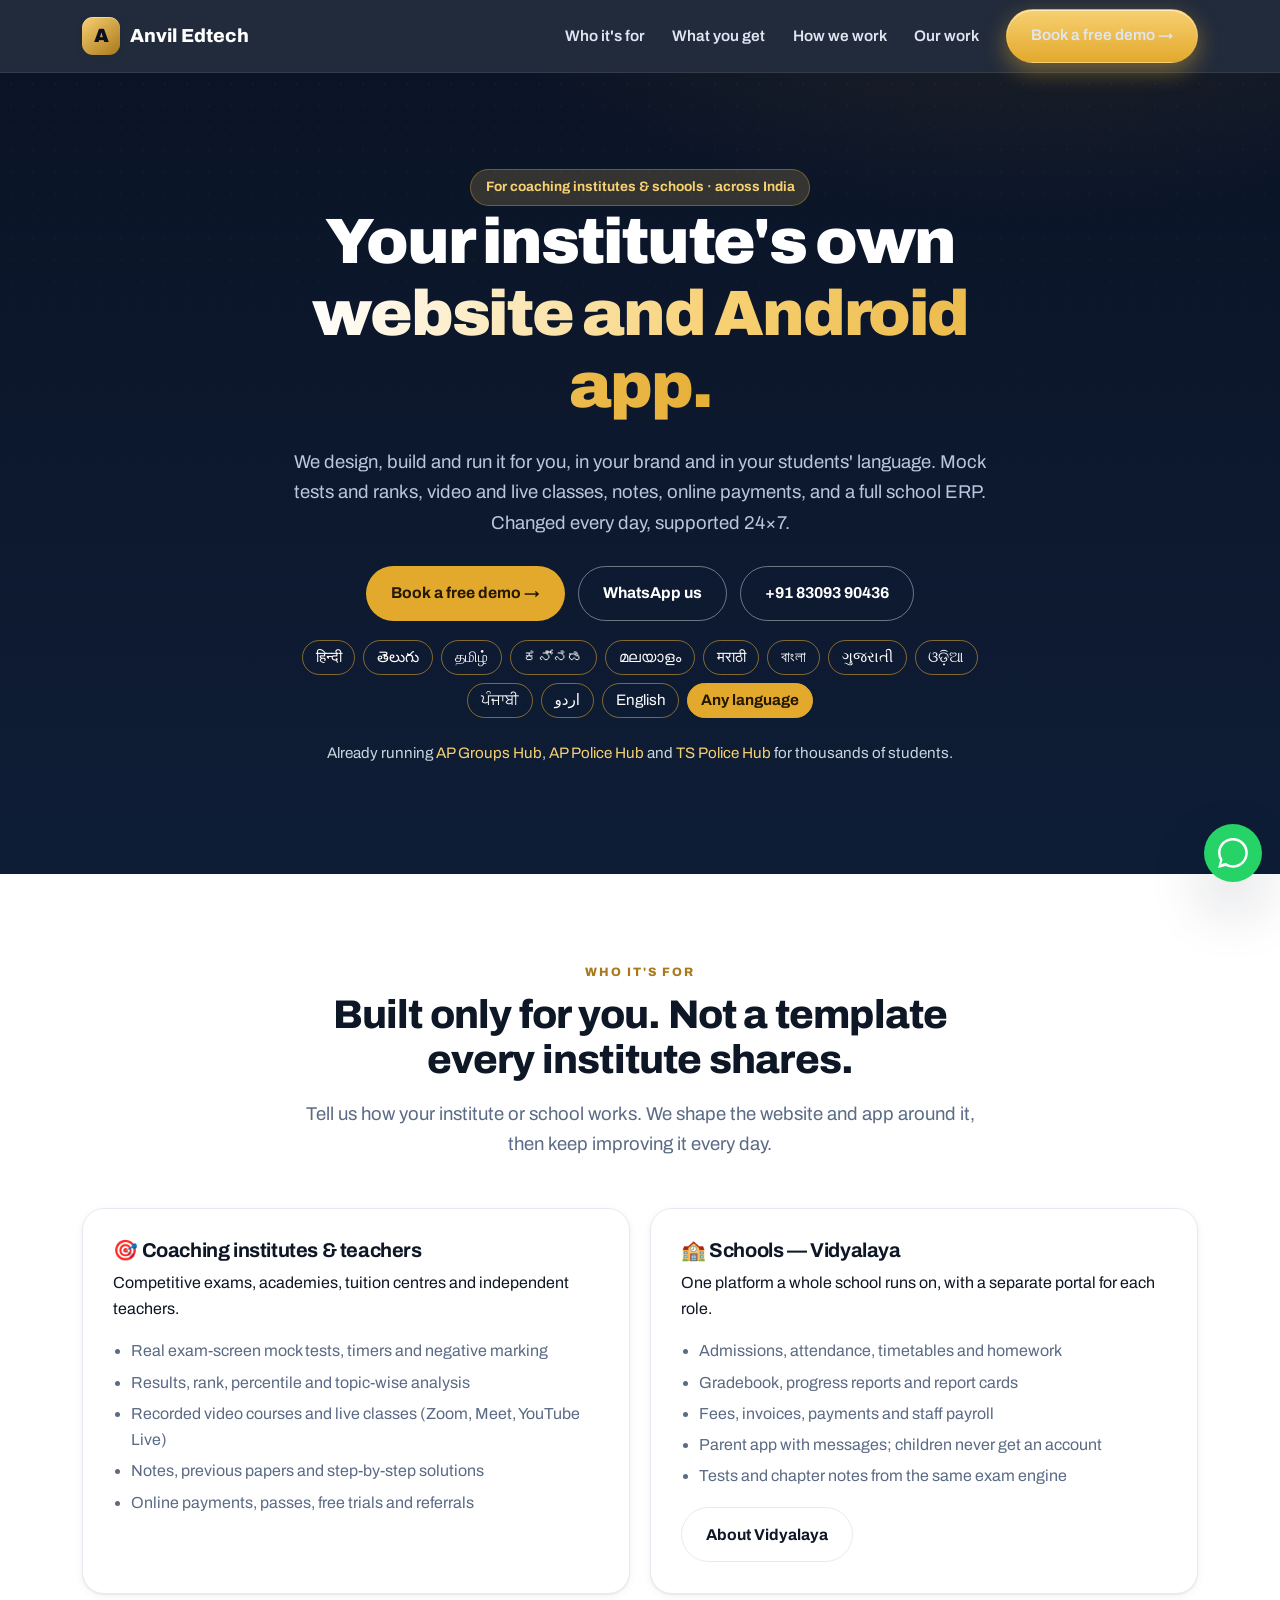
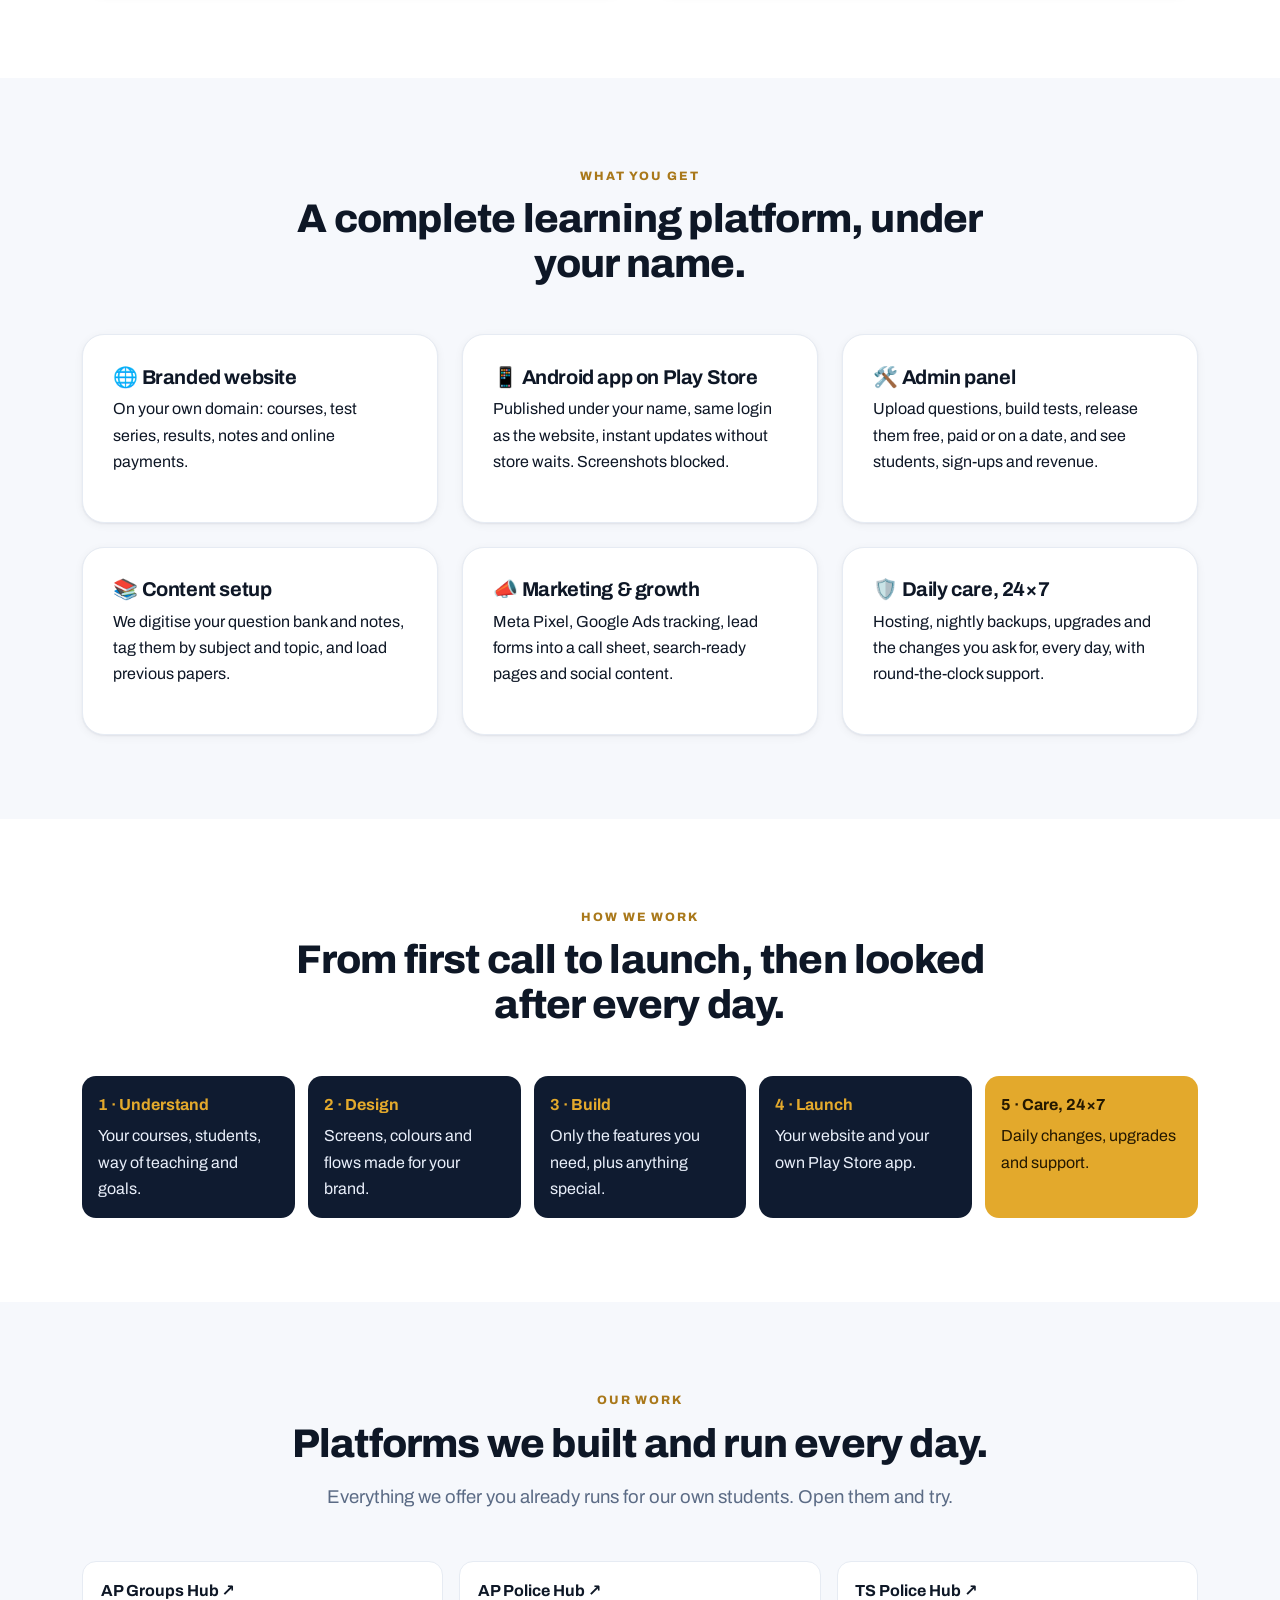
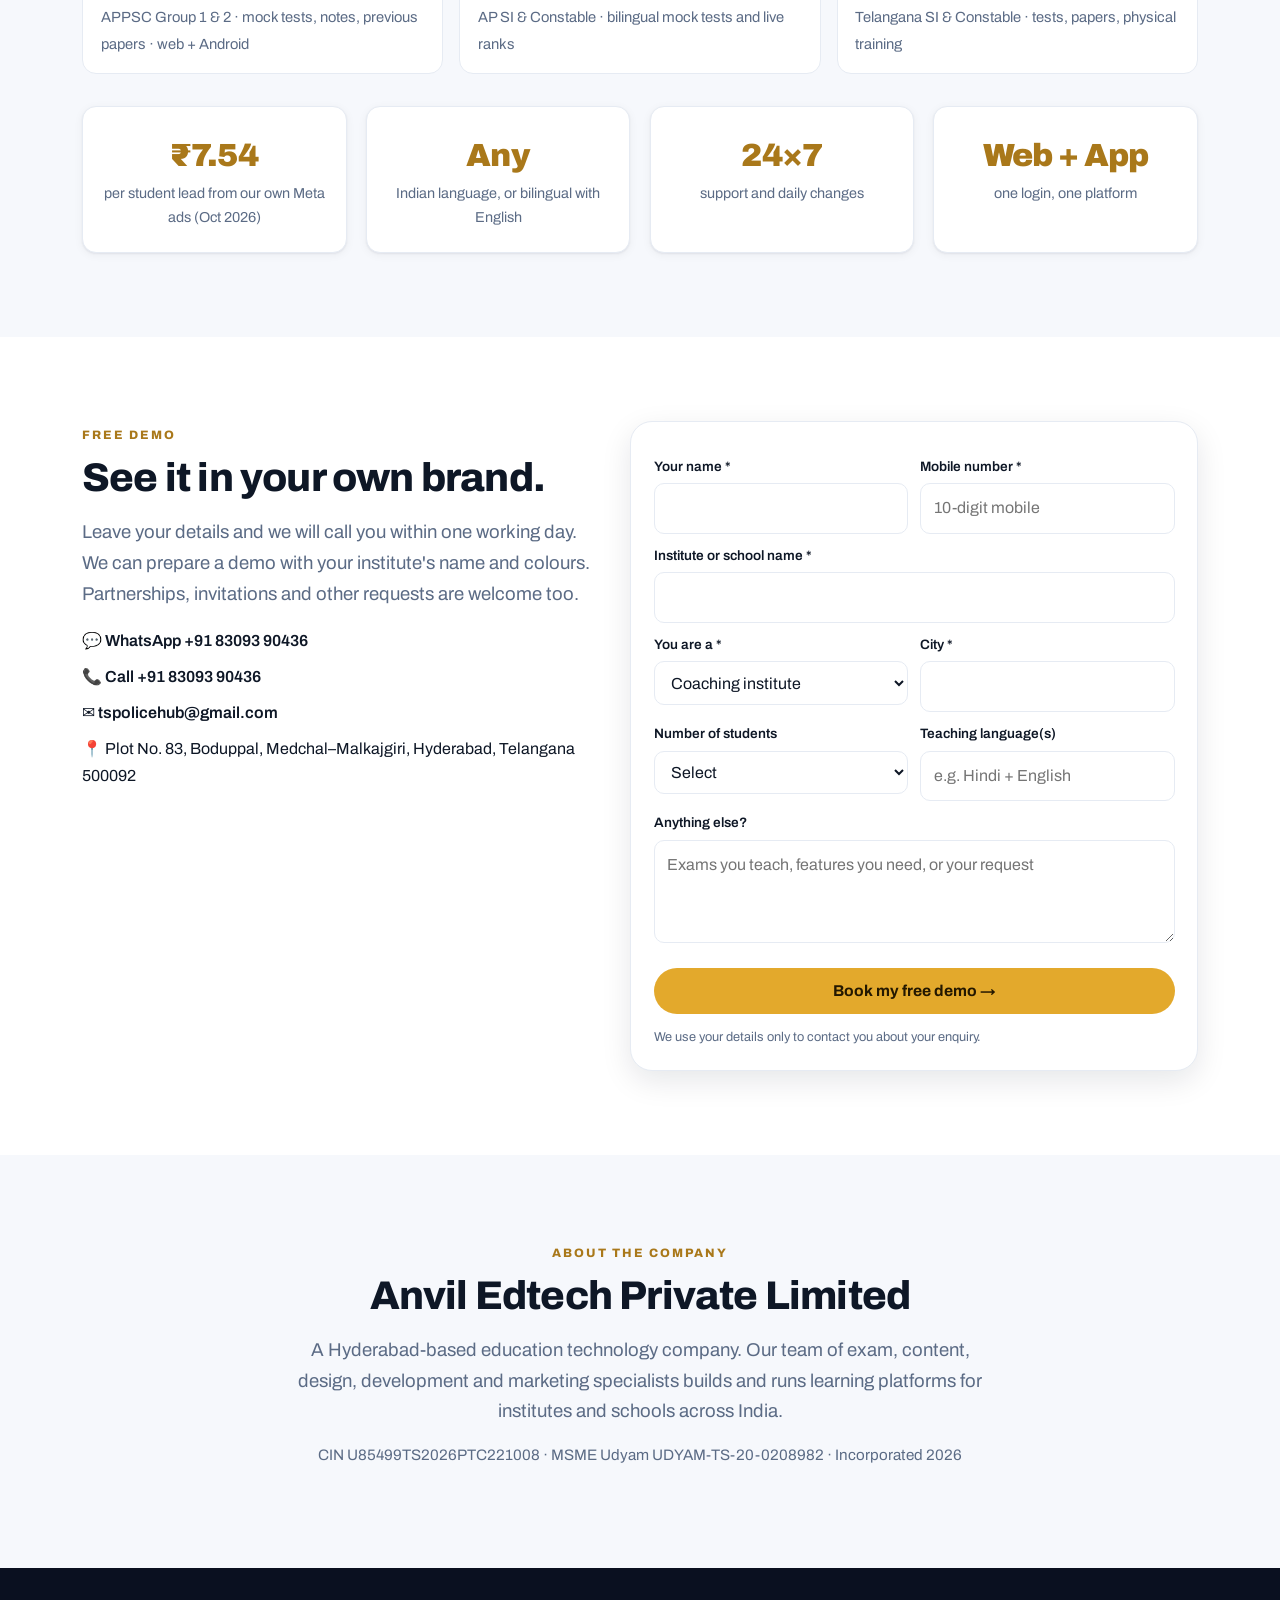
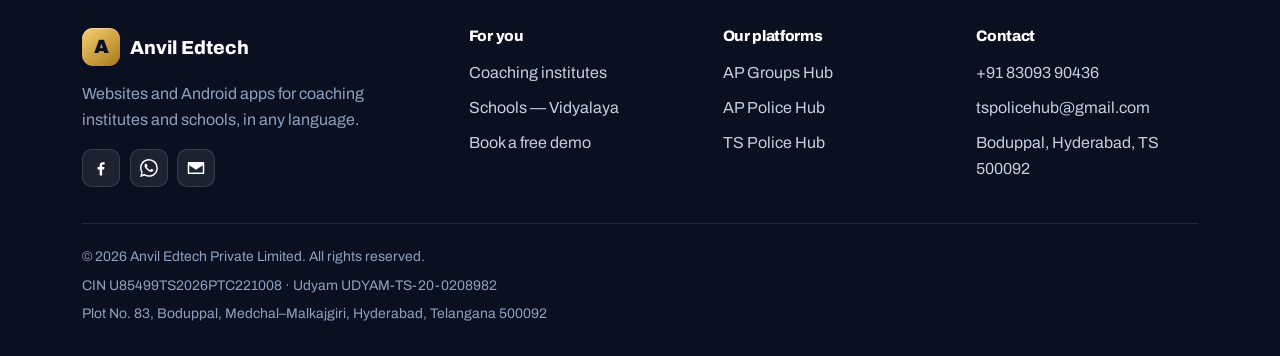
==== commit fa4f0368: "Sell to coaching institutes and schools: new homepage, demo form, Meta Pixel Homepage now targets in" ====
--- a/index.html
+++ b/index.html
@@ -3,35 +3,35 @@
 <head>
   <meta charset="UTF-8" />
   <meta name="viewport" content="width=device-width, initial-scale=1.0" />
-  <title>Anvil Edtech — Learning platforms that get results</title>
-  <meta name="description" content="Anvil Edtech Private Limited builds focused, bilingual learning platforms for exam aspirants across India — including TS Police Hub for Telangana SI & Constable preparation." />
+  <title>Anvil Edtech — Websites &amp; Android apps for coaching institutes and schools</title>
+  <meta name="description" content="Anvil Edtech builds and runs your coaching institute's or school's own website and Android app: mock tests, ranks, video and live classes, notes, payments, school ERP. Any Indian language or English, in your brand. Changed every day, supported 24x7." />
   <link rel="canonical" href="https://anviledtech.com/" />
   <meta name="theme-color" content="#0b1220" />
   <!-- Open Graph / social preview -->
   <meta property="og:type" content="website" />
   <meta property="og:site_name" content="Anvil Edtech" />
-  <meta property="og:title" content="Anvil Edtech — Learning platforms that get results" />
-  <meta property="og:description" content="Focused, bilingual learning platforms for exam aspirants across India — including TS Police Hub for Telangana SI & Constable preparation." />
+  <meta property="og:title" content="Your institute's own website and Android app — Anvil Edtech" />
+  <meta property="og:description" content="Custom-built for coaching institutes and schools, in any Indian language. Tests, video and live classes, notes, payments, school ERP. Changed every day, supported 24x7. Book a free demo." />
   <meta property="og:url" content="https://anviledtech.com/" />
-  <meta property="og:image" content="https://anviledtech.com/assets/img/laptop-learning.jpg" />
-  <meta property="og:image:width" content="1200" />
-  <meta property="og:image:height" content="800" />
+  <meta property="og:image" content="https://anviledtech.com/assets/img/og-cover.png" />
+  <meta property="og:image:width" content="1640" />
+  <meta property="og:image:height" content="624" />
   <meta name="twitter:card" content="summary_large_image" />
-  <meta name="twitter:title" content="Anvil Edtech — Learning platforms that get results" />
-  <meta name="twitter:description" content="Focused, bilingual learning platforms for exam aspirants across India." />
-  <meta name="twitter:image" content="https://anviledtech.com/assets/img/laptop-learning.jpg" />
+  <meta name="twitter:title" content="Your institute's own website and Android app — Anvil Edtech" />
+  <meta name="twitter:description" content="Custom-built for coaching institutes and schools, in any Indian language. Book a free demo." />
+  <meta name="twitter:image" content="https://anviledtech.com/assets/img/og-cover.png" />
   <!-- Organization structured data -->
   <script type="application/ld+json">
   {
     "@context": "https://schema.org",
-    "@type": "EducationalOrganization",
+    "@type": "Organization",
     "name": "Anvil Edtech Private Limited",
     "alternateName": "Anvil Edtech",
     "url": "https://anviledtech.com/",
-    "logo": "https://anviledtech.com/assets/img/laptop-learning.jpg",
-    "description": "Anvil Edtech Private Limited builds focused, bilingual learning platforms for exam aspirants across India.",
+    "logo": "https://anviledtech.com/assets/img/anvil-mark.png",
+    "description": "Anvil Edtech builds and runs custom websites and Android apps for coaching institutes and schools across India, in any Indian language or English, maintained every day and supported 24x7.",
     "email": "tspolicehub@gmail.com",
-    "telephone": "+91-95500-05068",
+    "telephone": "+91-83093-90436",
     "address": {
       "@type": "PostalAddress",
       "streetAddress": "Plot No. 83, Boduppal, Medchal-Malkajgiri",
@@ -40,19 +40,23 @@
       "postalCode": "500092",
       "addressCountry": "IN"
     },
+    "areaServed": "IN",
     "sameAs": [
-      "https://t.me/tspolicehub",
-      "https://www.instagram.com/tspolicehub.18082026"
+      "https://www.facebook.com/profile.php?id=61595904179043"
     ]
   }
   </script>
   <link rel="preconnect" href="https://fonts.googleapis.com" />
   <link rel="preconnect" href="https://fonts.gstatic.com" crossorigin />
   <link href="https://fonts.googleapis.com/css2?family=Archivo:wght@400;500;600;700;800;900&family=Noto+Sans+Telugu:wght@400;600;700&display=swap" rel="stylesheet" />
-  <link rel="stylesheet" href="assets/css/style.css?v=5" />
+  <link rel="stylesheet" href="assets/css/style.css?v=6" />
+  <link rel="stylesheet" href="assets/css/leads.css?v=1" />
   <link rel="icon" href="data:image/svg+xml,%3Csvg xmlns='http://www.w3.org/2000/svg' viewBox='0 0 100 100'%3E%3Crect width='100' height='100' rx='22' fill='%230a1020'/%3E%3Ctext x='50' y='72' font-size='62' font-family='sans-serif' font-weight='bold' fill='%23e8b23a' text-anchor='middle'%3EA%3C/text%3E%3C/svg%3E" />
+  <script src="assets/js/config.js?v=1"></script>
+  <script src="assets/js/leads.js?v=1" defer></script>
 </head>
 <body>
+  <noscript><img height="1" width="1" style="display:none" alt="" src="https://www.facebook.com/tr?id=2990692574613458&ev=PageView&noscript=1" /></noscript>
 
   <!-- ============ HEADER ============ -->
   <header class="site-header">
@@ -62,252 +66,188 @@
       </a>
       <button class="nav-toggle" aria-label="Toggle menu" id="navToggle">&#9776;</button>
       <ul class="nav-links" id="navLinks">
-        <li><a href="#products">Products</a></li>
-        <li><a href="#mission">Mission</a></li>
-        <li><a href="#about">About</a></li>
-        <li><a href="#contact">Contact</a></li>
-        <li><a href="https://tspolicehub.com/" class="btn btn-primary" target="_blank" rel="noopener">Open TS Police Hub &rarr;</a></li>
+        <li><a href="#for-you">Who it's for</a></li>
+        <li><a href="#what-you-get">What you get</a></li>
+        <li><a href="#how">How we work</a></li>
+        <li><a href="#work">Our work</a></li>
+        <li><a href="#demo" class="btn btn-primary">Book a free demo &rarr;</a></li>
       </ul>
     </div>
   </header>
 
-  <!-- ============ PRODUCTS FIRST (hero + product cards) ============ -->
-  <section class="hero-dark" id="products">
-    <div class="container">
-      <div class="section-head center" style="margin-bottom: 2.6rem;">
-        <span class="tag">🎯 Focused · Bilingual · Built for results</span>
-        <h1>Learning platforms built<br />for how <span class="grad-text">India studies.</span></h1>
-        <p class="lead">Anvil Edtech Private Limited builds purpose-built platforms for exam aspirants across India. Pick a platform below and start preparing today.</p>
+  <!-- ============ HERO ============ -->
+  <section class="hero-dark">
+    <div class="container">
+      <div class="section-head center" style="margin-bottom: 1rem;">
+        <span class="tag">For coaching institutes &amp; schools · across India</span>
+        <h1>Your institute's own<br /><span class="grad-text">website and Android app.</span></h1>
+        <p class="lead">We design, build and run it for you, in your brand and in your students' language. Mock tests and ranks, video and live classes, notes, online payments, and a full school ERP. Changed every day, supported 24×7.</p>
         <div class="hero-actions" style="justify-content: center;">
-          <a href="https://tspolicehub.com/" class="btn btn-primary" target="_blank" rel="noopener">Open TS Police Hub &rarr;</a>
-          <a href="#mission" class="btn btn-outline-light">Our mission</a>
-        </div>
-      </div>
-
+          <a href="#demo" class="btn btn-accent">Book a free demo &rarr;</a>
+          <a data-wa="Hi Anvil Edtech, I want a demo of a website and app for my institute." href="#demo" class="btn btn-outline-light">WhatsApp us</a>
+          <a data-tel data-fill href="#demo" class="btn btn-outline-light">+91 83093 90436</a>
+        </div>
+        <div class="lang-row" style="justify-content: center;" aria-label="Languages we build in">
+          <span lang="hi">हिन्दी</span><span lang="te">తెలుగు</span><span lang="ta">தமிழ்</span><span lang="kn">ಕನ್ನಡ</span><span lang="ml">മലയാളം</span><span lang="mr">मराठी</span><span lang="bn">বাংলা</span><span lang="gu">ગુજરાતી</span><span lang="or">ଓଡ଼ିଆ</span><span lang="pa">ਪੰਜਾਬੀ</span><span lang="ur">اردو</span><span>English</span><span class="any">Any language</span>
+        </div>
+        <p style="margin-top: 1.4rem; color: #cbd5e1; font-size: .95rem;">Already running <a href="https://apgroupshub.com/" target="_blank" rel="noopener" style="color:#f7d072;">AP Groups Hub</a>, <a href="https://appolicehub.com/" target="_blank" rel="noopener" style="color:#f7d072;">AP Police Hub</a> and <a href="https://tspolicehub.com/" target="_blank" rel="noopener" style="color:#f7d072;">TS Police Hub</a> for thousands of students.</p>
+      </div>
+    </div>
+  </section>
+
+  <!-- ============ WHO IT'S FOR ============ -->
+  <section class="section" id="for-you">
+    <div class="container">
+      <div class="section-head center">
+        <span class="eyebrow">Who it's for</span>
+        <h2>Built only for you. Not a template every institute shares.</h2>
+        <p class="lead">Tell us how your institute or school works. We shape the website and app around it, then keep improving it every day.</p>
+      </div>
+      <div class="audience">
+        <div class="panel reveal">
+          <h3>🎯 Coaching institutes &amp; teachers</h3>
+          <p>Competitive exams, academies, tuition centres and independent teachers.</p>
+          <ul>
+            <li>Real exam-screen mock tests, timers and negative marking</li>
+            <li>Results, rank, percentile and topic-wise analysis</li>
+            <li>Recorded video courses and live classes (Zoom, Meet, YouTube Live)</li>
+            <li>Notes, previous papers and step-by-step solutions</li>
+            <li>Online payments, passes, free trials and referrals</li>
+          </ul>
+        </div>
+        <div class="panel reveal">
+          <h3>🏫 Schools — Vidyalaya</h3>
+          <p>One platform a whole school runs on, with a separate portal for each role.</p>
+          <ul>
+            <li>Admissions, attendance, timetables and homework</li>
+            <li>Gradebook, progress reports and report cards</li>
+            <li>Fees, invoices, payments and staff payroll</li>
+            <li>Parent app with messages; children never get an account</li>
+            <li>Tests and chapter notes from the same exam engine</li>
+          </ul>
+          <a href="products/vidyalaya.html" class="btn btn-ghost" style="margin-top: .8rem;">About Vidyalaya</a>
+        </div>
+      </div>
+    </div>
+  </section>
+
+  <!-- ============ WHAT YOU GET ============ -->
+  <section class="section section-alt" id="what-you-get">
+    <div class="container">
+      <div class="section-head center">
+        <span class="eyebrow">What you get</span>
+        <h2>A complete learning platform, under your name.</h2>
+      </div>
       <div class="grid grid-3">
-
-        <!-- TS Police Hub -->
-        <article class="card pcard reveal">
-          <div class="card-media brand-panel">
-            <span class="pill"><span class="live-dot"></span>Live</span>
-            <img class="brand-logo" src="assets/img/ts-police-hub-logo.png" alt="TS Police Hub logo" loading="lazy" />
+        <div class="panel reveal"><h3>🌐 Branded website</h3><p>On your own domain: courses, test series, results, notes and online payments.</p></div>
+        <div class="panel reveal"><h3>📱 Android app on Play Store</h3><p>Published under your name, same login as the website, instant updates without store waits. Screenshots blocked.</p></div>
+        <div class="panel reveal"><h3>🛠️ Admin panel</h3><p>Upload questions, build tests, release them free, paid or on a date, and see students, sign-ups and revenue.</p></div>
+        <div class="panel reveal"><h3>📚 Content setup</h3><p>We digitise your question bank and notes, tag them by subject and topic, and load previous papers.</p></div>
+        <div class="panel reveal"><h3>📣 Marketing &amp; growth</h3><p>Meta Pixel, Google Ads tracking, lead forms into a call sheet, search-ready pages and social content.</p></div>
+        <div class="panel reveal"><h3>🛡️ Daily care, 24×7</h3><p>Hosting, nightly backups, upgrades and the changes you ask for, every day, with round-the-clock support.</p></div>
+      </div>
+    </div>
+  </section>
+
+  <!-- ============ HOW WE WORK ============ -->
+  <section class="section" id="how">
+    <div class="container">
+      <div class="section-head center">
+        <span class="eyebrow">How we work</span>
+        <h2>From first call to launch, then looked after every day.</h2>
+      </div>
+      <div class="steps">
+        <div class="step reveal"><b>1 · Understand</b>Your courses, students, way of teaching and goals.</div>
+        <div class="step reveal"><b>2 · Design</b>Screens, colours and flows made for your brand.</div>
+        <div class="step reveal"><b>3 · Build</b>Only the features you need, plus anything special.</div>
+        <div class="step reveal"><b>4 · Launch</b>Your website and your own Play Store app.</div>
+        <div class="step reveal"><b>5 · Care, 24×7</b>Daily changes, upgrades and support.</div>
+      </div>
+    </div>
+  </section>
+
+  <!-- ============ OUR WORK ============ -->
+  <section class="section section-alt" id="work">
+    <div class="container">
+      <div class="section-head center">
+        <span class="eyebrow">Our work</span>
+        <h2>Platforms we built and run every day.</h2>
+        <p class="lead">Everything we offer you already runs for our own students. Open them and try.</p>
+      </div>
+      <div class="proof">
+        <a href="https://apgroupshub.com/" target="_blank" rel="noopener" class="reveal"><b>AP Groups Hub ↗</b><span>APPSC Group 1 &amp; 2 · mock tests, notes, previous papers · web + Android</span></a>
+        <a href="https://appolicehub.com/" target="_blank" rel="noopener" class="reveal"><b>AP Police Hub ↗</b><span>AP SI &amp; Constable · bilingual mock tests and live ranks</span></a>
+        <a href="https://tspolicehub.com/" target="_blank" rel="noopener" class="reveal"><b>TS Police Hub ↗</b><span>Telangana SI &amp; Constable · tests, papers, physical training</span></a>
+      </div>
+      <div class="kpis" style="margin-top: 2rem;">
+        <div class="kpi-card reveal"><div class="n">₹7.54</div><div class="l">per student lead from our own Meta ads (Oct 2026)</div></div>
+        <div class="kpi-card reveal"><div class="n">Any</div><div class="l">Indian language, or bilingual with English</div></div>
+        <div class="kpi-card reveal"><div class="n">24×7</div><div class="l">support and daily changes</div></div>
+        <div class="kpi-card reveal"><div class="n">Web + App</div><div class="l">one login, one platform</div></div>
+      </div>
+    </div>
+  </section>
+
+  <!-- ============ DEMO FORM ============ -->
+  <section class="section" id="demo">
+    <div class="container demo-wrap">
+      <div class="reveal">
+        <span class="eyebrow">Free demo</span>
+        <h2>See it in your own brand.</h2>
+        <p class="lead">Leave your details and we will call you within one working day. We can prepare a demo with your institute's name and colours. Partnerships, invitations and other requests are welcome too.</p>
+        <ul class="contact-list">
+          <li>💬 <a data-wa="Hi Anvil Edtech, I want a demo of a website and app for my institute." href="#demo">WhatsApp +91 83093 90436</a></li>
+          <li>📞 <a data-tel href="#demo">Call +91 83093 90436</a></li>
+          <li>✉ <a data-mail="Enquiry from anviledtech.com" data-fill href="#demo">tspolicehub@gmail.com</a></li>
+          <li>📍 Plot No. 83, Boduppal, Medchal–Malkajgiri, Hyderabad, Telangana 500092</li>
+        </ul>
+      </div>
+      <form class="demo-form reveal" id="demoForm" novalidate>
+        <div class="row">
+          <div><label for="f-name">Your name *</label><input id="f-name" name="name" required autocomplete="name" /></div>
+          <div><label for="f-phone">Mobile number *</label><input id="f-phone" name="phone" required inputmode="tel" autocomplete="tel" placeholder="10-digit mobile" /></div>
+        </div>
+        <label for="f-inst">Institute or school name *</label>
+        <input id="f-inst" name="institute" required autocomplete="organization" />
+        <div class="row">
+          <div>
+            <label for="f-type">You are a *</label>
+            <select id="f-type" name="type" required>
+              <option>Coaching institute</option>
+              <option>School</option>
+              <option>Independent teacher</option>
+              <option>Academy / college</option>
+              <option>Partnership or other request</option>
+            </select>
           </div>
-          <div class="card-body">
-            <h3>TS Police Hub</h3>
-            <p>Complete preparation for the Telangana SI &amp; Constable recruitment exams — bilingual mock tests, solved previous-year papers, notes, physical-training help and live rank analytics.</p>
-            <div class="card-actions">
-              <a href="products/ts-police-hub.html" class="btn btn-ghost">Learn more</a>
-              <a href="https://tspolicehub.com/" class="btn btn-primary" target="_blank" rel="noopener">Open platform &rarr;</a>
-            </div>
+          <div><label for="f-city">City *</label><input id="f-city" name="city" required autocomplete="address-level2" /></div>
+        </div>
+        <div class="row">
+          <div>
+            <label for="f-students">Number of students</label>
+            <select id="f-students" name="students">
+              <option value="">Select</option><option>Under 100</option><option>100–500</option><option>500–2,000</option><option>2,000+</option>
+            </select>
           </div>
-        </article>
-
-        <!-- Vidyalaya -->
-        <article class="card pcard reveal">
-          <div class="card-media">
-            <span class="pill indigo">Coming soon</span>
-            <img src="assets/img/classroom.jpg" alt="A classroom of engaged students" loading="lazy" />
-          </div>
-          <div class="card-body">
-            <h3>Vidyalaya</h3>
-            <p>One platform a whole school runs on — attendance, timetables, homework, exams, gradebooks and report cards, powered by a serious bilingual assessment engine. Students, teachers, parents and admins, each in their own view.</p>
-            <div class="card-actions">
-              <a href="products/vidyalaya.html" class="btn btn-ghost">Learn more</a>
-            </div>
-          </div>
-        </article>
-
-        <!-- AP Police Hub -->
-        <article class="card pcard reveal">
-          <div class="card-media brand-panel">
-            <span class="pill"><span class="live-dot"></span>Live</span>
-            <img class="brand-logo" src="assets/img/ap-police-hub-logo.png" alt="AP Police Hub logo" loading="lazy" />
-          </div>
-          <div class="card-body">
-            <h3>AP Police Hub</h3>
-            <p>Complete preparation for the Andhra Pradesh SI &amp; Constable recruitment exams — bilingual mock tests, previous-year papers, notes and live rank analytics.</p>
-            <div class="card-actions">
-              <a href="https://appolicehub.com/" class="btn btn-primary" target="_blank" rel="noopener">Open platform &rarr;</a>
-            </div>
-          </div>
-        </article>
-
-        <!-- AP Groups Hub -->
-        <article class="card pcard reveal">
-          <div class="card-media">
-            <span class="pill"><span class="live-dot"></span>Live</span>
-            <img src="assets/img/books.jpg" alt="Study books and stationery" loading="lazy" />
-          </div>
-          <div class="card-body">
-            <h3>AP Groups Hub</h3>
-            <p>Focused preparation for the APPSC Group 1 &amp; Group 2 Prelims — bilingual mock tests, notes and current affairs mapped to the official pattern.</p>
-            <div class="card-actions">
-              <a href="https://apgroupshub.com/" class="btn btn-primary" target="_blank" rel="noopener">Open platform &rarr;</a>
-            </div>
-          </div>
-        </article>
-
-        <!-- More / partner -->
-        <article class="card pcard reveal" style="border-style: dashed;">
-          <div class="card-media" style="background: linear-gradient(135deg, var(--indigo), var(--accent)); display: grid; place-items: center;">
-            <span style="font-size: 3rem;">✨</span>
-          </div>
-          <div class="card-body">
-            <h3>More on the way</h3>
-            <p>We're always building. New Anvil Edtech platforms and courses will appear here as they launch.</p>
-            <div class="card-actions">
-              <a href="#contact" class="btn btn-ghost">Partner with us</a>
-            </div>
-          </div>
-        </article>
-
-      </div>
-    </div>
-  </section>
-
-  <!-- ============ WHY ANVIL (bento) ============ -->
-  <section class="section" id="mission">
-    <div class="container">
-      <div class="section-head center">
-        <span class="eyebrow">Why Anvil Edtech</span>
-        <h2>One company. Focused platforms. Real results.</h2>
-        <p class="lead">Serious preparation shouldn't be expensive, and language should never be a barrier. Everything we build starts there.</p>
-      </div>
-      <div class="bento">
-        <div class="bento-cell bento-lg dark reveal">
-          <span class="eyebrow">Our mission</span>
-          <h3>Quality preparation, made accessible</h3>
-          <p>We build purpose-built platforms mapped to the real exam pattern and offered in the language every student thinks in — so serious preparation is affordable, accurate and within reach for aspirants across India.</p>
-          <div class="bento-metrics">
-            <div class="bm"><b>2</b><span>Live platforms</span></div>
-            <div class="bm"><b>2</b><span>Launching soon</span></div>
-            <div class="bm"><b>EN·తె·हिं</b><span>Languages</span></div>
-          </div>
-        </div>
-        <div class="bento-cell reveal">
-          <div class="b-ic">🌐</div>
-          <h3>Learn in your language</h3>
-          <p>Bilingual by default — English &amp; Telugu, with Hindi on Vidyalaya.</p>
-        </div>
-        <div class="bento-cell reveal">
-          <div class="b-ic">🎯</div>
-          <h3>Exam-pattern accurate</h3>
-          <p>Every question and note mapped to the official syllabus — no filler.</p>
-        </div>
-        <div class="bento-cell reveal">
-          <div class="b-ic">🛡️</div>
-          <h3><span class="big-n">4</span> platforms</h3>
-          <p>TS &amp; AP Police Hub and AP Groups Hub live; Vidyalaya on the way.</p>
-        </div>
-        <div class="bento-cell reveal">
-          <div class="b-ic">📍</div>
-          <h3>Made in Hyderabad</h3>
-          <p>Anvil Edtech Private Limited — building for India from Telangana.</p>
-        </div>
-        <div class="bento-cell bento-wide reveal">
-          <div class="b-ic">🧠</div>
-          <div>
-            <h3>A serious assessment engine</h3>
-            <p>Bilingual on-screen tests, topic-wise mastery analytics and live ranks — the moat under every Anvil platform.</p>
-          </div>
-        </div>
-        <div class="bento-cell bento-wide reveal">
-          <div class="b-ic">🚀</div>
-          <div>
-            <h3>Our vision</h3>
-            <p>To become the most trusted preparation partner for government-job and school aspirants across India — one focused platform at a time.</p>
-          </div>
-        </div>
-      </div>
-    </div>
-  </section>
-
-  <!-- ============ FLAGSHIP SHOWCASE — TS POLICE HUB ============ -->
-  <section class="section section-alt">
-    <div class="container">
-      <div class="split">
-        <div class="reveal">
-          <span class="eyebrow">Flagship platform</span>
-          <h2>TS Police Hub</h2>
-          <p class="lead" style="margin-bottom: .5rem;">Everything a Telangana Police aspirant needs — tests, current affairs, notes, past papers, physical training and progress — one tap away, and all in English &amp; Telugu.</p>
-          <ul class="features">
-            <li><span class="check">✓</span><span><strong>Mock tests &amp; series</strong> — full CBT exams, warm-ups, sectionals and full-length mocks.</span></li>
-            <li><span class="check">✓</span><span><strong>Solved PYQs &amp; daily current affairs</strong> — bilingual, exam-ready every day.</span></li>
-            <li><span class="check">✓</span><span><strong>Physical training &amp; progress</strong> — PET grounds, verified coaches and live state-level rank.</span></li>
-          </ul>
-          <div class="hero-actions">
-            <a href="https://tspolicehub.com/" class="btn btn-primary" target="_blank" rel="noopener">Open platform &rarr;</a>
-            <a href="products/ts-police-hub.html" class="btn btn-ghost">See everything inside</a>
-          </div>
-        </div>
-        <div class="split-media reveal">
-          <div class="media-frame wide">
-            <img src="assets/img/laptop-learning.jpg" alt="A student preparing for the Telangana Police exam online" loading="lazy" />
-            <div class="media-badge"><span class="dot"></span> Live · SI &amp; Constable</div>
-          </div>
-        </div>
-      </div>
-
-      <div class="kpis" style="margin-top: 3rem;">
-        <div class="kpi-card reveal"><div class="n"><span data-count="200">200</span> Qs</div><div class="l">SI Prelims mock · 3 hrs</div></div>
-        <div class="kpi-card reveal"><div class="n"><span data-count="4">4</span> papers</div><div class="l">Full SI Mains coverage</div></div>
-        <div class="kpi-card reveal"><div class="n">EN · తె</div><div class="l">Fully bilingual</div></div>
-        <div class="kpi-card reveal"><div class="n">₹<span data-count="499">499</span></div><div class="l">365-day full pass</div></div>
-      </div>
-    </div>
-  </section>
-
-  <!-- ============ SUCCESS / COMMUNITY BAND ============ -->
-  <section class="band">
-    <div class="band-img"><img src="assets/img/campus.jpg" alt="Graduates celebrating success" loading="lazy" /></div>
-    <div class="band-overlay"></div>
-    <div class="container">
-      <h2>Your success is the whole point</h2>
-      <p class="lead">Thousands of aspirants prepare smarter every day. Start free, upgrade when you're ready, and track your rank all the way to exam day.</p>
-      <div class="hero-actions" style="justify-content: center; margin-top: 1.6rem;">
-        <a href="https://tspolicehub.com/" class="btn btn-accent" target="_blank" rel="noopener">Start preparing free &rarr;</a>
-        <a href="#contact" class="btn btn-outline-light">Talk to us</a>
-      </div>
+          <div><label for="f-lang">Teaching language(s)</label><input id="f-lang" name="languages" placeholder="e.g. Hindi + English" /></div>
+        </div>
+        <label for="f-msg">Anything else?</label>
+        <textarea id="f-msg" name="message" rows="3" placeholder="Exams you teach, features you need, or your request"></textarea>
+        <button type="submit" class="btn btn-accent">Book my free demo &rarr;</button>
+        <p class="form-status" id="demoStatus" role="status" aria-live="polite"></p>
+        <p class="fine">We use your details only to contact you about your enquiry.</p>
+      </form>
     </div>
   </section>
 
   <!-- ============ ABOUT ============ -->
-  <section class="section" id="about">
-    <div class="container">
-      <div class="split reverse">
-        <div class="reveal">
-          <span class="eyebrow">About the company</span>
-          <h2>Built by educators, powered by technology</h2>
-          <p><strong>Anvil Edtech Private Limited</strong> is a Hyderabad-based education technology company. We design and run focused learning platforms that are mapped to official exam patterns and offered in the languages students actually study in — so preparation is accurate, affordable and accessible for aspirants across India.</p>
-          <div class="panel" style="margin-top: 1.4rem;">
-            <ul class="link-list" style="gap: .5rem;">
-              <li style="justify-content: flex-start; gap: .7rem; background: transparent;"><span>🏢</span><span>Anvil Edtech Private Limited</span></li>
-              <li style="justify-content: flex-start; gap: .7rem; background: transparent;"><span>📍</span><span>Hyderabad, Telangana, India</span></li>
-              <li style="justify-content: flex-start; gap: .7rem; background: transparent;"><span>🌐</span><span>Bilingual — English &amp; తెలుగు</span></li>
-              <li style="justify-content: flex-start; gap: .7rem; background: transparent;"><span>📅</span><span>Incorporated 2026</span></li>
-            </ul>
-          </div>
-        </div>
-        <div class="split-media reveal">
-          <div class="media-frame tall">
-            <img src="assets/img/desk-prep.jpg" alt="A student walking through a library" loading="lazy" />
-          </div>
-        </div>
-      </div>
-    </div>
-  </section>
-
-  <!-- ============ CONTACT ============ -->
-  <section class="section section-alt" id="contact">
-    <div class="container">
-      <div class="cta-band reveal">
-        <h2>Get in touch</h2>
-        <p class="lead">Questions on prep, plans or payment — plus partnerships and support. We reply within a day.</p>
-        <div class="hero-actions" style="justify-content: center; margin-top: 1.4rem;">
-          <a class="btn btn-accent" href="mailto:tspolicehub@gmail.com">✉ tspolicehub@gmail.com</a>
-          <a class="btn btn-outline-light" href="tel:+919550005068">📞 +91 95500 05068</a>
-        </div>
-        <p style="margin-top: 1.4rem; color: #cbd5e1; font-size: .92rem;">Plot No. 83, Boduppal, Medchal–Malkajgiri, Hyderabad, Telangana 500092</p>
+  <section class="section section-alt" id="about">
+    <div class="container">
+      <div class="section-head center" style="margin-bottom: 0;">
+        <span class="eyebrow">About the company</span>
+        <h2>Anvil Edtech Private Limited</h2>
+        <p class="lead">A Hyderabad-based education technology company. Our team of exam, content, design, development and marketing specialists builds and runs learning platforms for institutes and schools across India.</p>
+        <p style="color: var(--muted); font-size: .95rem;">CIN U85499TS2026PTC221008 · MSME Udyam UDYAM-TS-20-0208982 · Incorporated 2026</p>
       </div>
     </div>
   </section>
@@ -318,43 +258,40 @@
       <div class="footer-grid">
         <div>
           <a href="index.html" class="brand" style="color:#fff;"><span class="logo-mark">A</span><span>Anvil Edtech</span></a>
-          <p style="margin-top: .9rem; color: #8ea0bd; max-width: 32ch;">Focused, bilingual learning platforms that help students prepare with confidence.</p>
+          <p style="margin-top: .9rem; color: #8ea0bd; max-width: 34ch;">Websites and Android apps for coaching institutes and schools, in any language.</p>
           <div class="socials">
-            <a href="https://t.me/tspolicehub" target="_blank" rel="noopener" aria-label="Telegram" title="Telegram community">
-              <svg viewBox="0 0 24 24"><path d="M11.94 2.5A9.5 9.5 0 002.5 12a9.5 9.5 0 009.44 9.5A9.5 9.5 0 0021.5 12 9.5 9.5 0 0011.94 2.5zm4.38 6.49l-1.46 6.9c-.11.49-.4.61-.8.38l-2.22-1.64-1.07 1.03c-.12.12-.22.22-.44.22l.16-2.26 4.12-3.72c.18-.16-.04-.25-.28-.09l-5.09 3.2-2.19-.68c-.48-.15-.49-.48.1-.71l8.56-3.3c.4-.15.75.09.62.7z"/></svg>
+            <a href="https://www.facebook.com/profile.php?id=61595904179043" target="_blank" rel="noopener" aria-label="Facebook" title="Facebook">
+              <svg viewBox="0 0 24 24"><path d="M13.5 22v-8h2.7l.4-3.2h-3.1V8.8c0-.9.3-1.6 1.6-1.6h1.7V4.4c-.3 0-1.3-.1-2.5-.1-2.5 0-4.1 1.5-4.1 4.2v2.3H7.4V14h2.8v8h3.3z"/></svg>
             </a>
-            <a href="https://www.instagram.com/tspolicehub.18082026" target="_blank" rel="noopener" aria-label="Instagram" title="Instagram">
-              <svg viewBox="0 0 24 24"><path d="M12 2.16c3.2 0 3.58.01 4.85.07 1.17.05 1.8.25 2.23.41.56.22.96.48 1.38.9.42.42.68.82.9 1.38.16.42.36 1.06.41 2.23.06 1.27.07 1.65.07 4.85s-.01 3.58-.07 4.85c-.05 1.17-.25 1.8-.41 2.23-.22.56-.48.96-.9 1.38-.42.42-.82.68-1.38.9-.42.16-1.06.36-2.23.41-1.27.06-1.65.07-4.85.07s-3.58-.01-4.85-.07c-1.17-.05-1.8-.25-2.23-.41a3.7 3.7 0 01-1.38-.9 3.7 3.7 0 01-.9-1.38c-.16-.42-.36-1.06-.41-2.23-.06-1.27-.07-1.65-.07-4.85s.01-3.58.07-4.85c.05-1.17.25-1.8.41-2.23.22-.56.48-.96.9-1.38.42-.42.82-.68 1.38-.9.42-.16 1.06-.36 2.23-.41C8.42 2.17 8.8 2.16 12 2.16zm0 3.68A6.16 6.16 0 1018.16 12 6.16 6.16 0 0012 5.84zm0 10.16A4 4 0 1116 12a4 4 0 01-4 4zm6.4-10.4a1.44 1.44 0 11-1.44-1.44 1.44 1.44 0 011.44 1.44z"/></svg>
-            </a>
-            <a href="https://wa.me/919550005068" target="_blank" rel="noopener" aria-label="WhatsApp" title="WhatsApp">
+            <a data-wa href="#demo" aria-label="WhatsApp" title="WhatsApp">
               <svg viewBox="0 0 24 24"><path d="M.06 24l1.68-6.13A11.9 11.9 0 010 11.9C0 5.33 5.35 0 11.93 0a11.86 11.86 0 018.42 3.49 11.8 11.8 0 013.49 8.41c0 6.57-5.35 11.9-11.93 11.9a12 12 0 01-5.7-1.45L.06 24zm6.6-3.8c1.7.98 3.3 1.56 5.27 1.56 5.45 0 9.9-4.42 9.9-9.86a9.82 9.82 0 00-2.9-6.99 9.82 9.82 0 00-6.99-2.9c-5.46 0-9.9 4.43-9.9 9.88 0 2.08.6 3.63 1.62 5.26l-.99 3.62 3.9-1.02zm11.3-5.7c-.08-.12-.27-.2-.56-.34s-1.75-.86-2.02-.96c-.27-.1-.47-.15-.66.15s-.76.95-.93 1.15c-.17.2-.34.22-.63.08a8.1 8.1 0 01-2.38-1.47 9 9 0 01-1.65-2.05c-.17-.3-.02-.46.13-.6.13-.14.3-.34.44-.51.15-.17.2-.3.3-.5.1-.2.05-.37-.02-.51-.08-.15-.66-1.6-.9-2.18-.24-.58-.48-.5-.66-.5l-.57-.02c-.2 0-.5.08-.77.37s-1 .98-1 2.4 1.02 2.79 1.17 2.98c.15.2 2 3.05 4.85 4.28.68.3 1.2.47 1.62.6.68.22 1.3.18 1.79.11.55-.08 1.75-.71 2-1.4.24-.7.24-1.28.17-1.4z"/></svg>
             </a>
-            <a href="mailto:tspolicehub@gmail.com" aria-label="Email" title="Email">
+            <a data-mail href="#demo" aria-label="Email" title="Email">
               <svg viewBox="0 0 24 24"><path d="M2 4h20a1 1 0 011 1v14a1 1 0 01-1 1H2a1 1 0 01-1-1V5a1 1 0 011-1zm10 7.5L3.5 6h17L12 11.5zM3 8.2V18h18V8.2l-8.4 5.8a1 1 0 01-1.2 0L3 8.2z"/></svg>
             </a>
           </div>
         </div>
         <div>
-          <h4>Products</h4>
+          <h4>For you</h4>
           <ul class="footer-links">
+            <li><a href="#for-you">Coaching institutes</a></li>
+            <li><a href="products/vidyalaya.html">Schools — Vidyalaya</a></li>
+            <li><a href="#demo">Book a free demo</a></li>
+          </ul>
+        </div>
+        <div>
+          <h4>Our platforms</h4>
+          <ul class="footer-links">
+            <li><a href="https://apgroupshub.com/" target="_blank" rel="noopener">AP Groups Hub</a></li>
+            <li><a href="https://appolicehub.com/" target="_blank" rel="noopener">AP Police Hub</a></li>
             <li><a href="products/ts-police-hub.html">TS Police Hub</a></li>
-            <li><a href="https://appolicehub.com/" target="_blank" rel="noopener">AP Police Hub</a></li>
-            <li><a href="products/vidyalaya.html">Vidyalaya</a></li>
-          </ul>
-        </div>
-        <div>
-          <h4>Company</h4>
-          <ul class="footer-links">
-            <li><a href="#mission">Mission</a></li>
-            <li><a href="#about">About</a></li>
-            <li><a href="#contact">Contact</a></li>
           </ul>
         </div>
         <div>
           <h4>Contact</h4>
           <ul class="footer-links">
-            <li><a href="mailto:tspolicehub@gmail.com">tspolicehub@gmail.com</a></li>
-            <li><a href="tel:+919550005068">+91 95500 05068</a></li>
+            <li><a data-tel data-fill href="#demo">+91 83093 90436</a></li>
+            <li><a data-mail data-fill href="#demo">tspolicehub@gmail.com</a></li>
             <li>Boduppal, Hyderabad, TS 500092</li>
           </ul>
         </div>
@@ -367,6 +304,10 @@
     </div>
   </footer>
 
+  <a class="wa-float" data-wa="Hi Anvil Edtech, I want a demo of a website and app for my institute." href="#demo" aria-label="Chat on WhatsApp">
+    <svg viewBox="0 0 24 24"><path d="M.06 24l1.68-6.13A11.9 11.9 0 010 11.9C0 5.33 5.35 0 11.93 0a11.86 11.86 0 018.42 3.49 11.8 11.8 0 013.49 8.41c0 6.57-5.35 11.9-11.93 11.9a12 12 0 01-5.7-1.45L.06 24zm6.6-3.8c1.7.98 3.3 1.56 5.27 1.56 5.45 0 9.9-4.42 9.9-9.86a9.82 9.82 0 00-2.9-6.99 9.82 9.82 0 00-6.99-2.9c-5.46 0-9.9 4.43-9.9 9.88 0 2.08.6 3.63 1.62 5.26l-.99 3.62 3.9-1.02z"/></svg>
+  </a>
+
   <script src="assets/js/main.js"></script>
 </body>
 </html>
--- a/assets/css/leads.css
+++ b/assets/css/leads.css
@@ -0,0 +1,60 @@
+/* Anvil Edtech — institute/school sales pages: languages, steps, demo form, WhatsApp button. */
+
+.lang-row { display: flex; flex-wrap: wrap; gap: .5rem; margin-top: 1.2rem; }
+.lang-row span {
+  border: 1.5px solid color-mix(in srgb, var(--gold) 55%, transparent);
+  border-radius: 999px; padding: .25rem .8rem; font-size: .95rem;
+  font-family: "Nirmala UI", "Noto Sans", var(--font-body);
+}
+.hero-dark .lang-row span { color: #fff; }
+.lang-row .any { background: var(--gold); color: #241800; border-color: var(--gold); font-weight: 700; }
+.hero-dark .lang-row .any { color: #241800; }
+
+.audience { display: grid; grid-template-columns: repeat(2, minmax(0, 1fr)); gap: 1.2rem; }
+.audience .panel h3 { margin-top: 0; }
+.audience ul { margin: .6rem 0 0; padding-left: 1.1rem; color: var(--muted); }
+.audience li { margin: .3rem 0; }
+
+.steps { display: grid; grid-template-columns: repeat(5, minmax(0, 1fr)); gap: .8rem; }
+.step { background: var(--navy-2); color: #e8eef9; border-radius: var(--radius); padding: 1rem; }
+.step b { display: block; color: var(--gold); margin-bottom: .3rem; }
+.step:last-child { background: var(--gold); color: #241800; }
+.step:last-child b { color: #241800; }
+
+.proof { display: grid; grid-template-columns: repeat(3, minmax(0, 1fr)); gap: 1rem; }
+.proof a { display: block; padding: 1rem 1.1rem; border: 1px solid var(--border); border-radius: var(--radius); background: var(--card); color: var(--text); text-decoration: none; }
+.proof a:hover { border-color: var(--gold); }
+.proof b { display: block; }
+.proof span { color: var(--muted); font-size: .92rem; }
+
+.demo-wrap { display: grid; grid-template-columns: 1fr 1.1fr; gap: 2rem; align-items: start; }
+.demo-form { background: var(--card); border: 1px solid var(--border); border-radius: var(--radius-lg); padding: 1.4rem; box-shadow: var(--shadow-md); }
+.demo-form .row { display: grid; grid-template-columns: 1fr 1fr; gap: .8rem; }
+.demo-form label { display: block; font-size: .85rem; font-weight: 600; margin: .7rem 0 .3rem; color: var(--text); }
+.demo-form input, .demo-form select, .demo-form textarea {
+  width: 100%; padding: .7rem .8rem; border: 1px solid var(--border); border-radius: 10px;
+  background: var(--bg); color: var(--text); font: inherit; font-size: 16px;
+}
+.demo-form input:focus, .demo-form select:focus, .demo-form textarea:focus { outline: none; box-shadow: var(--ring); border-color: var(--indigo); }
+.demo-form button { width: 100%; margin-top: 1rem; justify-content: center; }
+.demo-form .fine { font-size: .8rem; color: var(--muted); margin: .7rem 0 0; }
+.form-status { margin: .8rem 0 0; font-weight: 600; font-size: .92rem; }
+.form-status.ok { color: #1f8a4c; }
+.form-status.err { color: var(--crimson); }
+.contact-list { list-style: none; padding: 0; margin: 1.2rem 0 0; display: grid; gap: .6rem; }
+.contact-list a { color: inherit; font-weight: 600; }
+
+.wa-float {
+  position: fixed; right: 18px; bottom: 18px; z-index: 50; width: 58px; height: 58px; border-radius: 50%;
+  background: #25d366; display: grid; place-items: center; box-shadow: var(--shadow-lg);
+}
+.wa-float svg { width: 30px; height: 30px; fill: #fff; }
+
+@media (max-width: 900px) {
+  .steps { grid-template-columns: repeat(2, minmax(0, 1fr)); }
+  .proof, .audience, .demo-wrap { grid-template-columns: 1fr; }
+}
+@media (max-width: 520px) {
+  .demo-form .row { grid-template-columns: 1fr; }
+  .steps { grid-template-columns: 1fr; }
+}
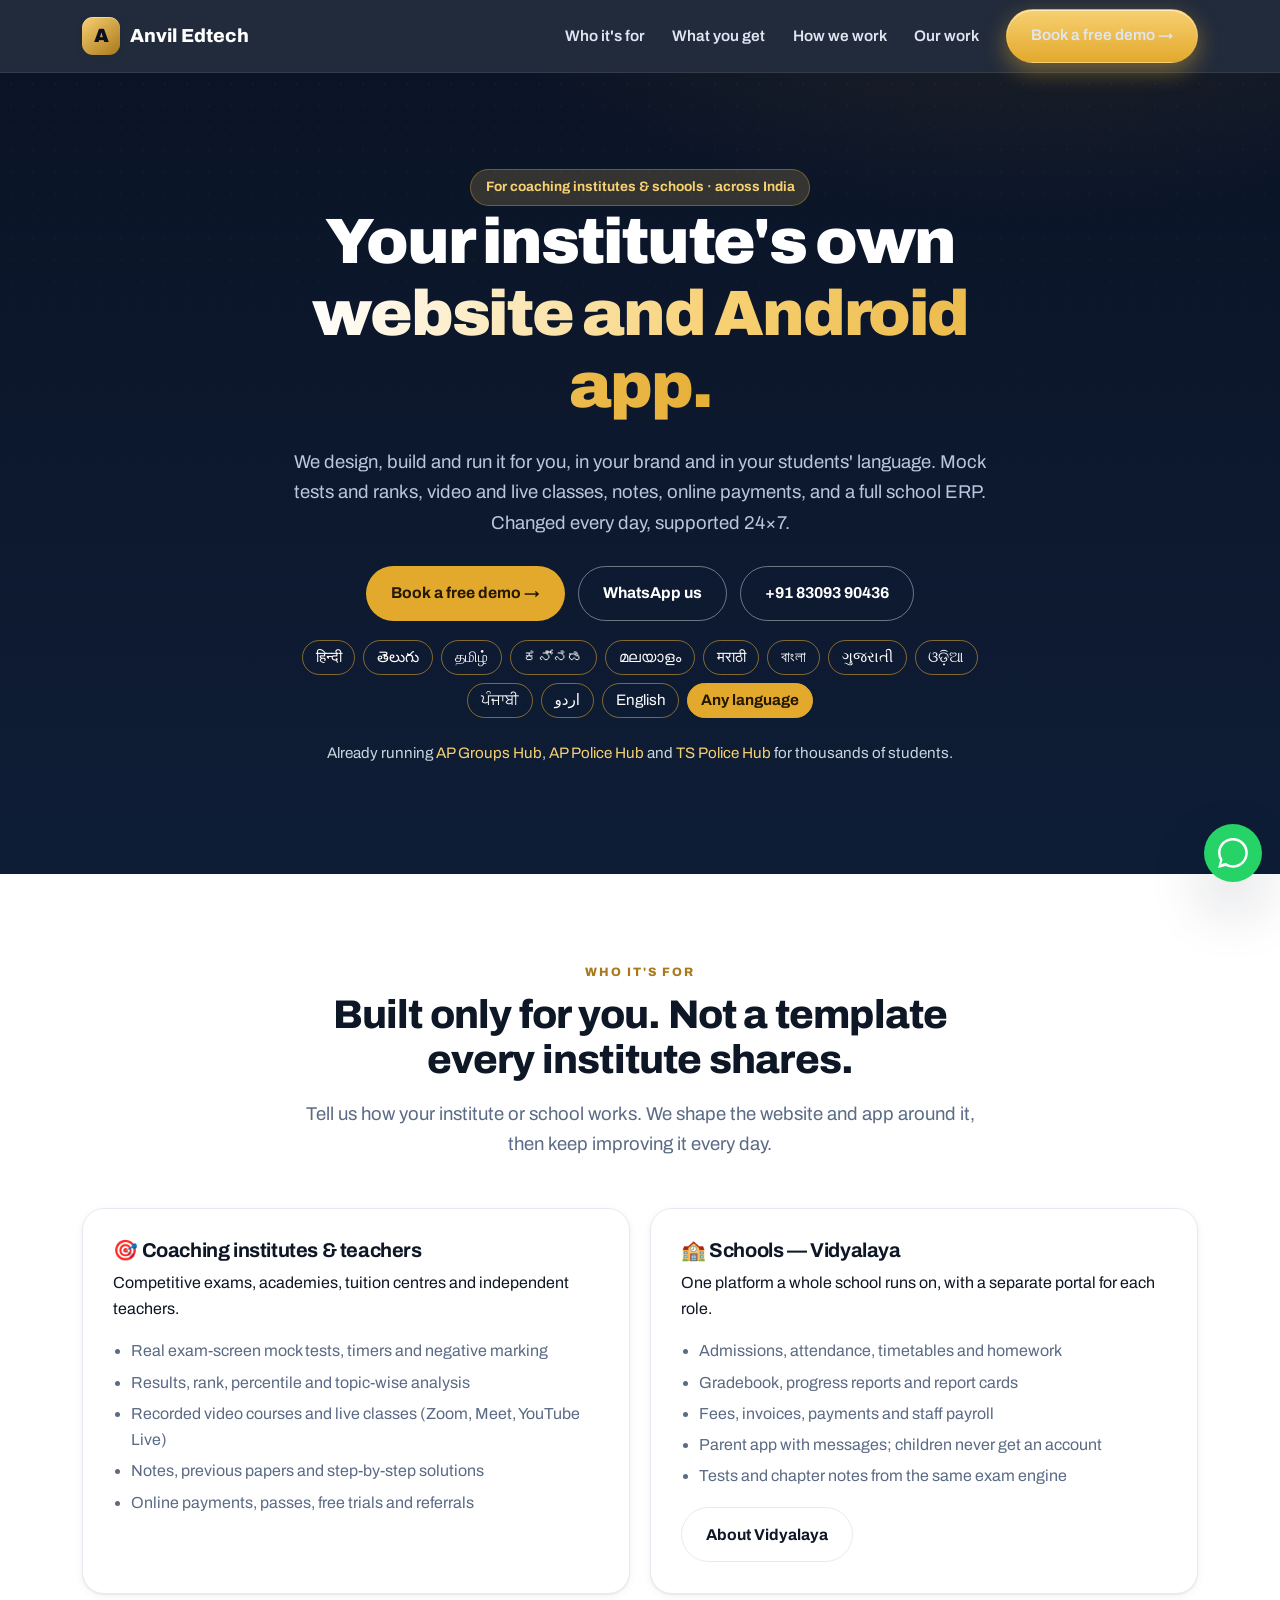
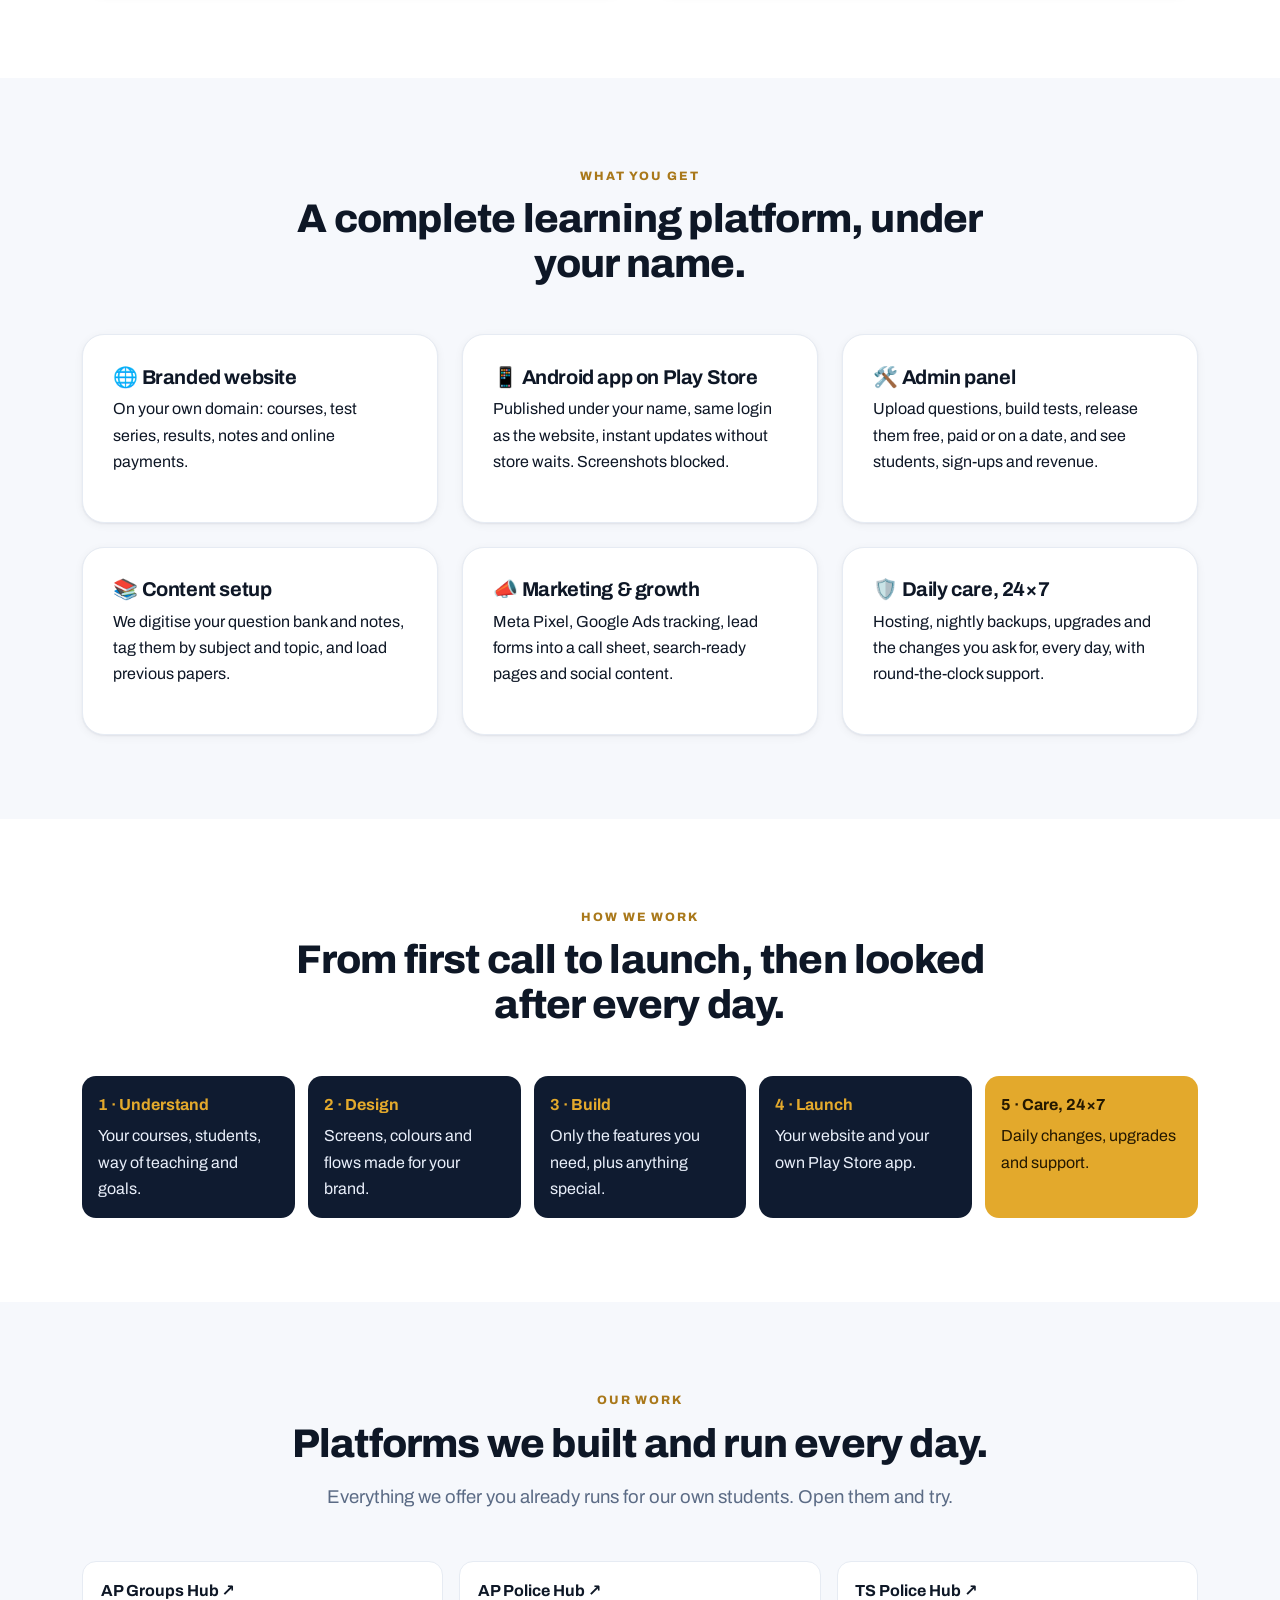
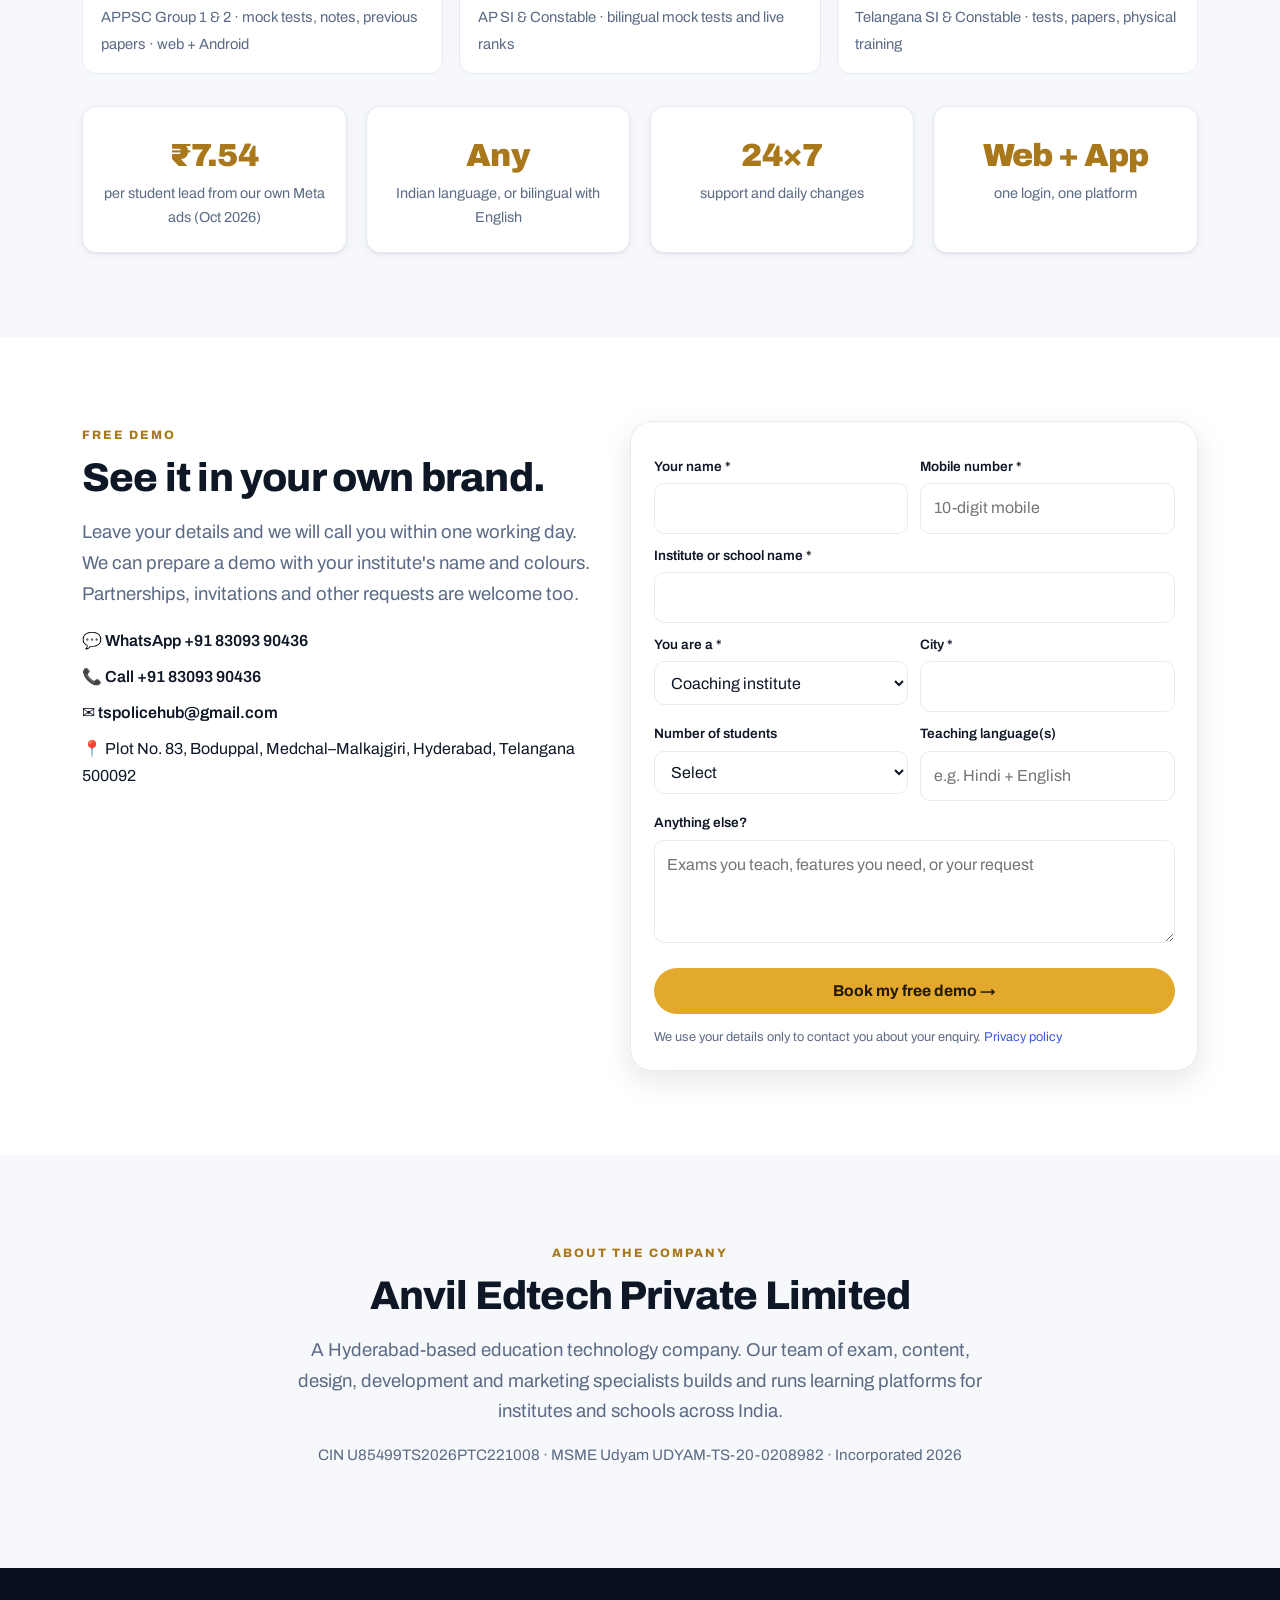
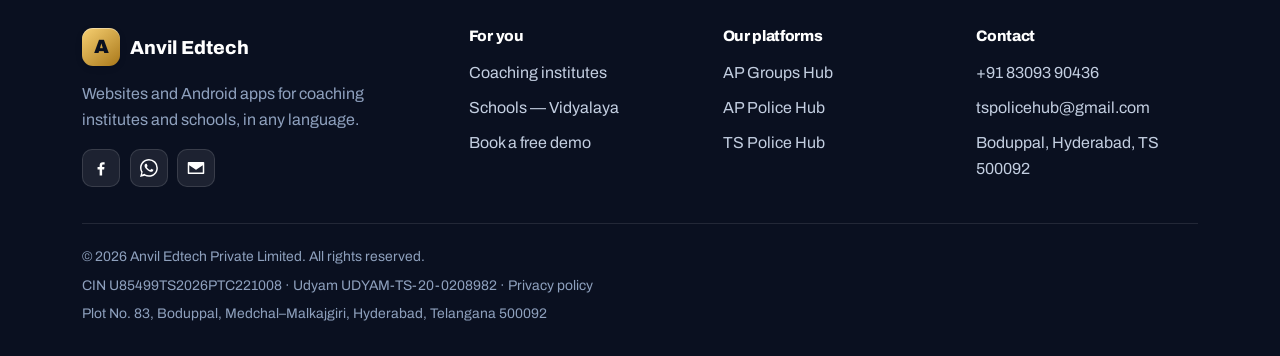
==== commit 735cfa85: "Add privacy policy for website and Meta lead forms Co-Authored-By: Claude Opus 5.5 <noreply@anthropi" ====
--- a/index.html
+++ b/index.html
@@ -235,7 +235,7 @@
         <textarea id="f-msg" name="message" rows="3" placeholder="Exams you teach, features you need, or your request"></textarea>
         <button type="submit" class="btn btn-accent">Book my free demo &rarr;</button>
         <p class="form-status" id="demoStatus" role="status" aria-live="polite"></p>
-        <p class="fine">We use your details only to contact you about your enquiry.</p>
+        <p class="fine">We use your details only to contact you about your enquiry. <a href="privacy.html">Privacy policy</a></p>
       </form>
     </div>
   </section>
@@ -298,7 +298,7 @@
       </div>
       <div class="footer-bottom">
         <span>&copy; <span id="year"></span> Anvil Edtech Private Limited. All rights reserved.</span>
-        <span>CIN U85499TS2026PTC221008 · Udyam UDYAM-TS-20-0208982</span>
+        <span>CIN U85499TS2026PTC221008 · Udyam UDYAM-TS-20-0208982 · <a href="privacy.html" style="color:inherit;">Privacy policy</a></span>
         <span>Plot No. 83, Boduppal, Medchal–Malkajgiri, Hyderabad, Telangana 500092</span>
       </div>
     </div>
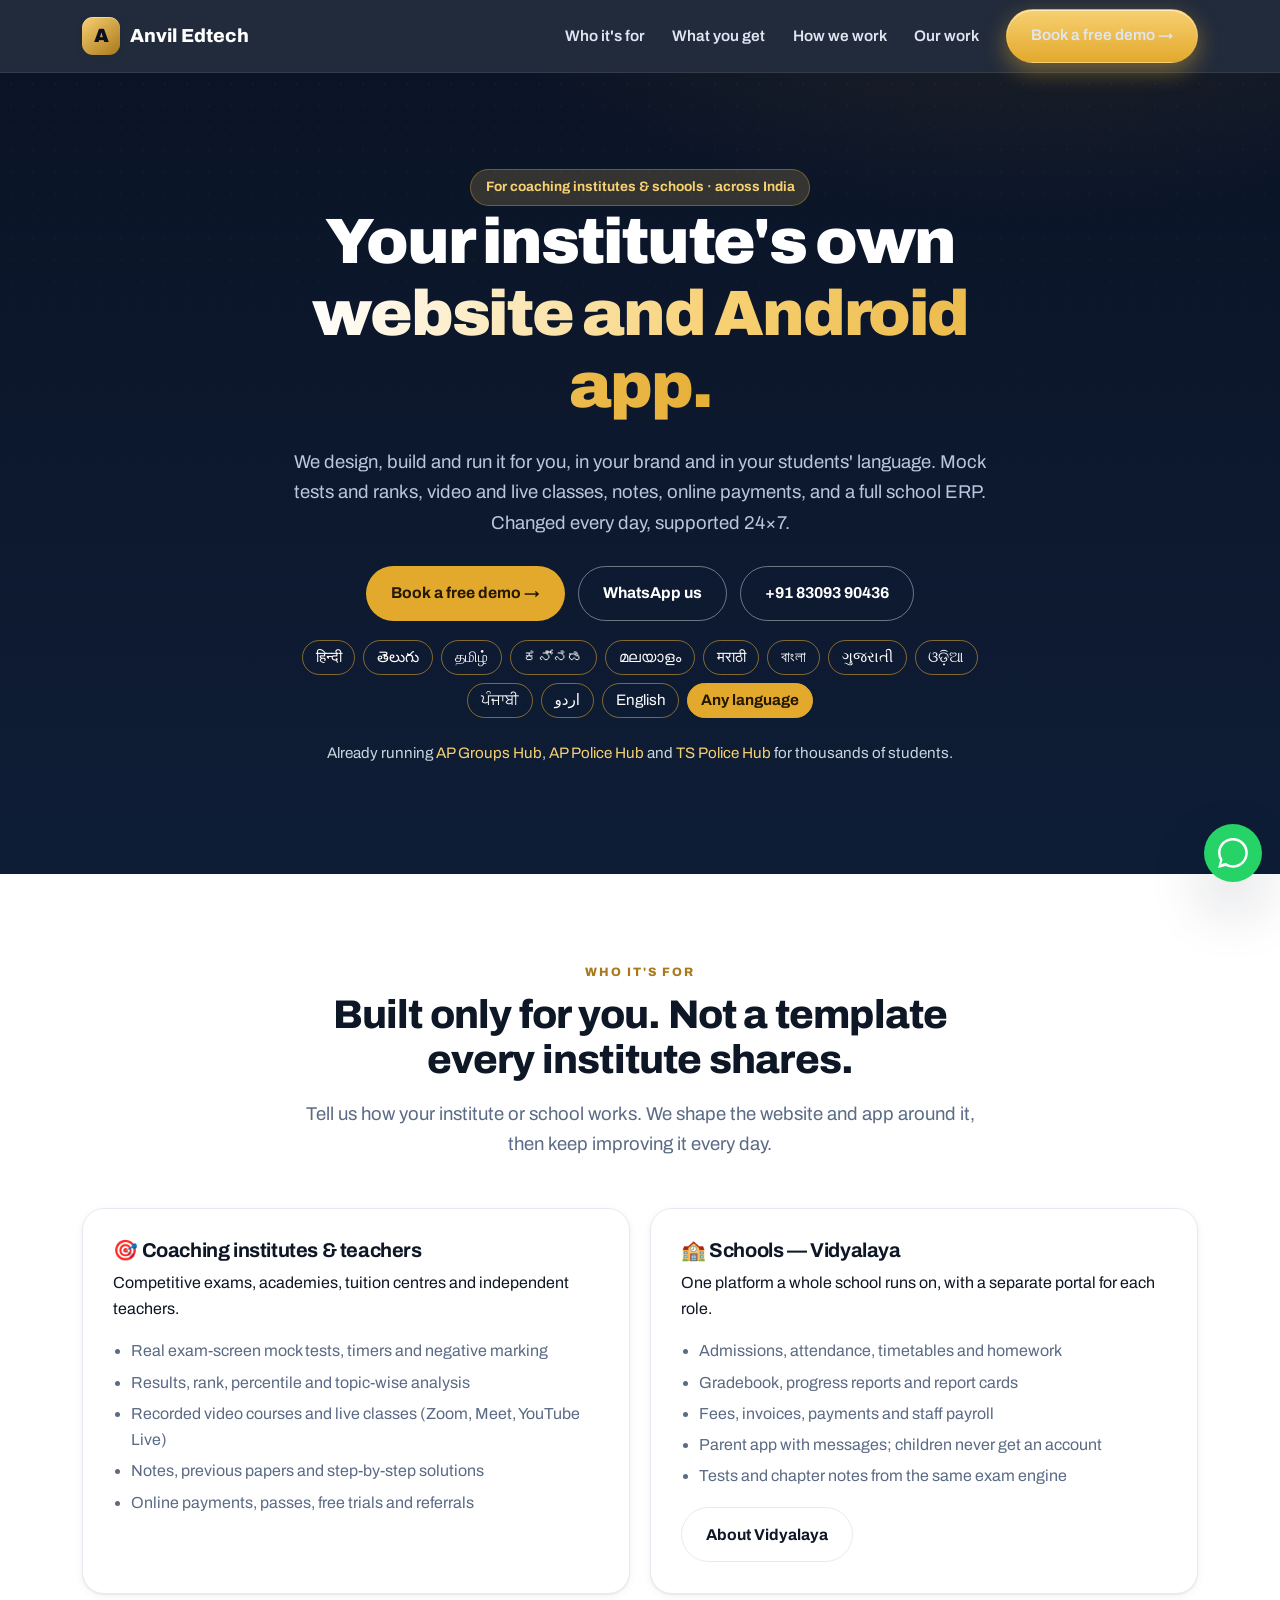
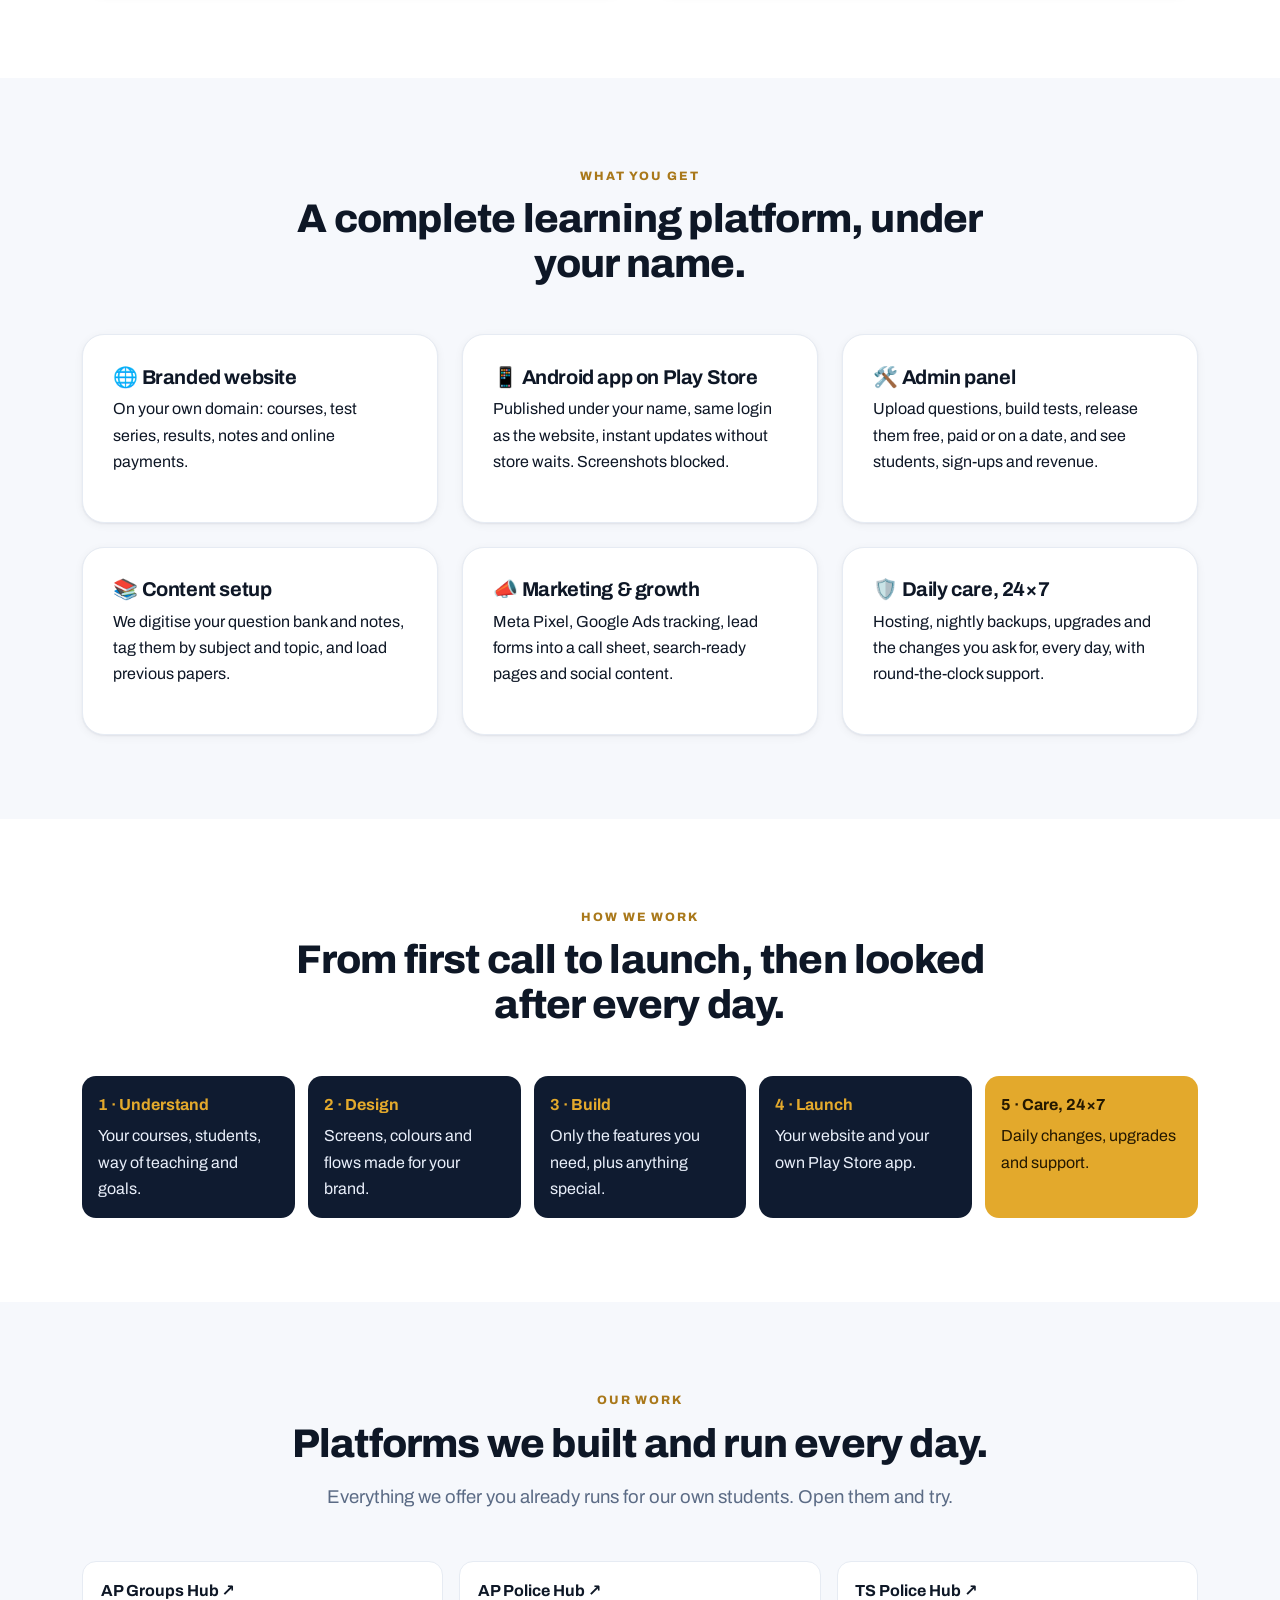
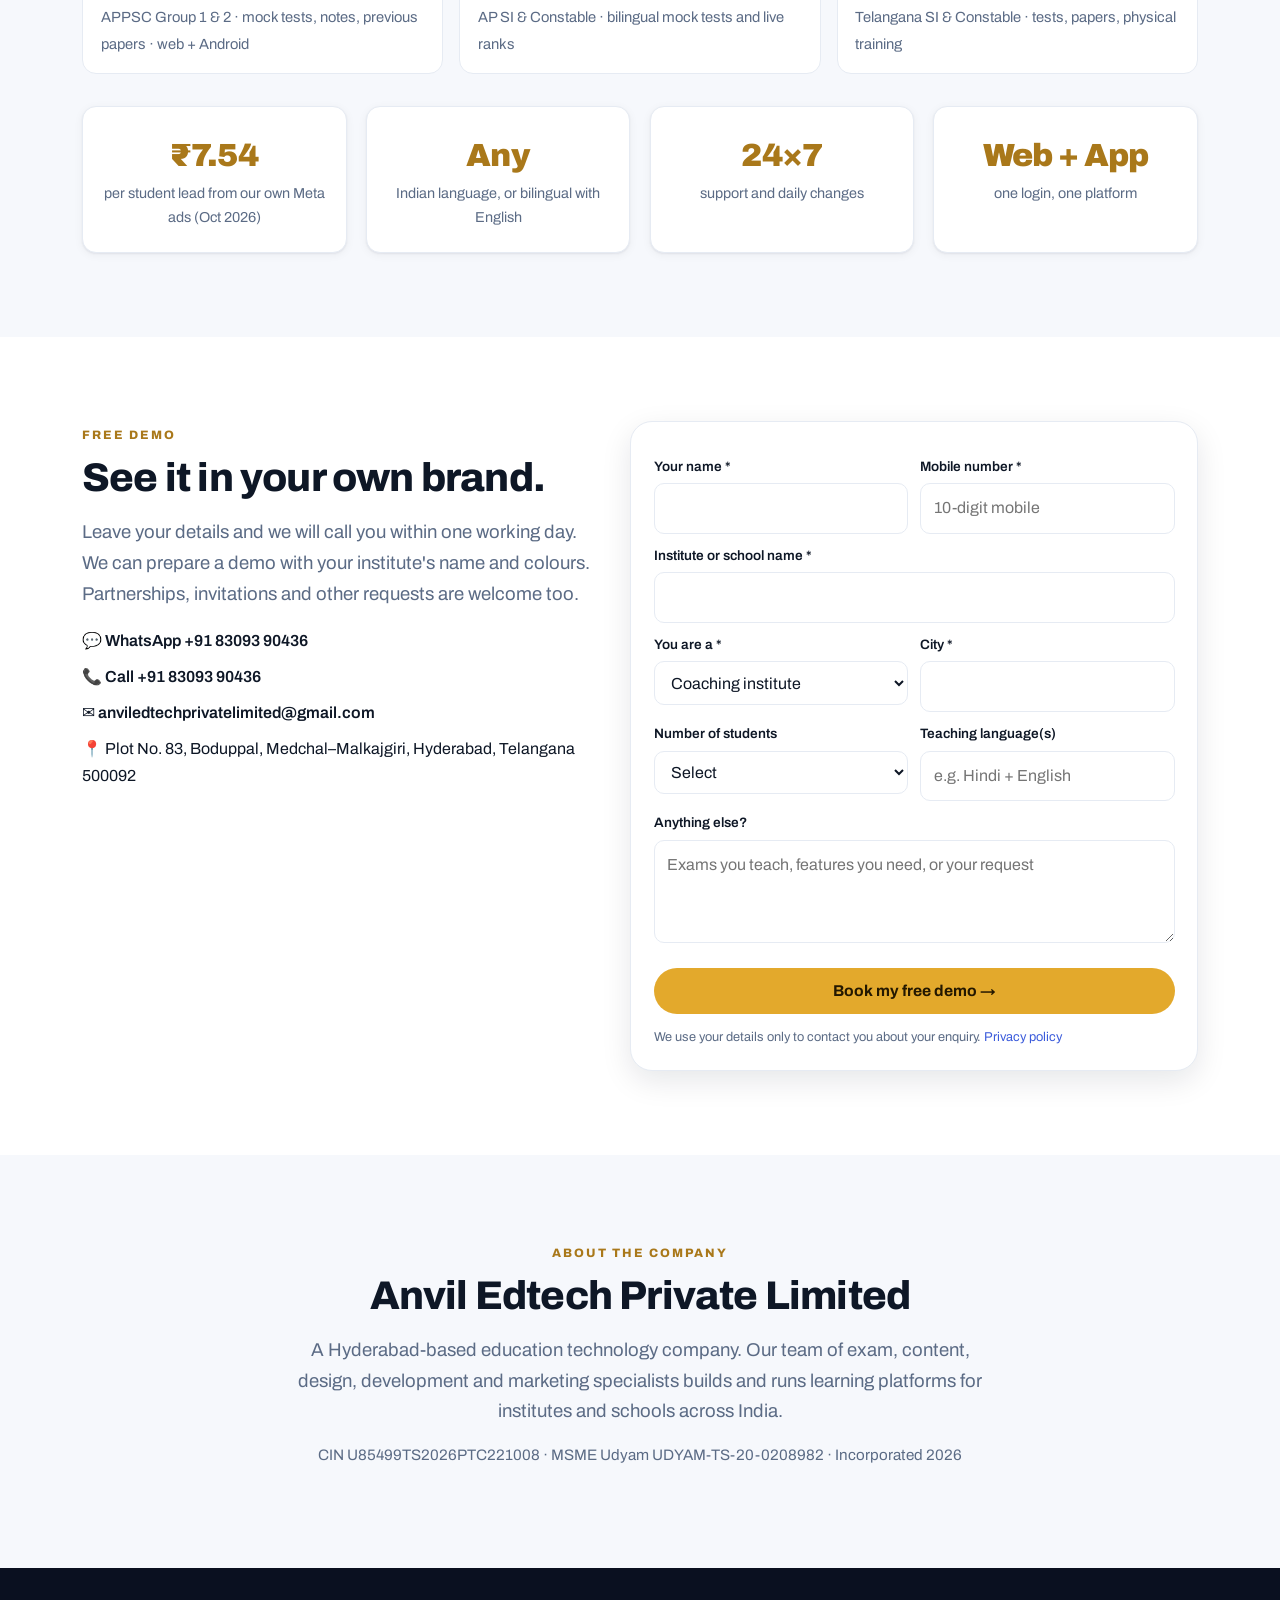
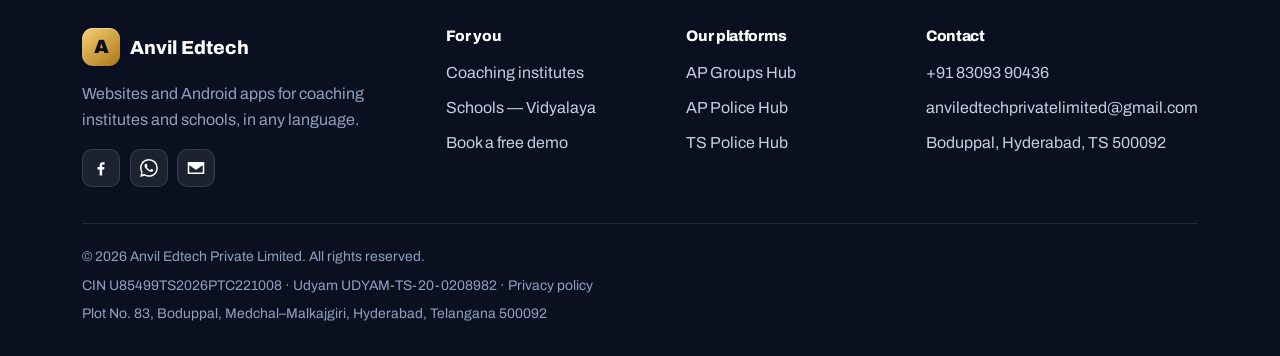
==== commit 040a4199: "Use anviledtechprivatelimited@gmail.com as the company email Co-Authored-By: Claude Opus 5.5 <norepl" ====
--- a/index.html
+++ b/index.html
@@ -30,7 +30,7 @@
     "url": "https://anviledtech.com/",
     "logo": "https://anviledtech.com/assets/img/anvil-mark.png",
     "description": "Anvil Edtech builds and runs custom websites and Android apps for coaching institutes and schools across India, in any Indian language or English, maintained every day and supported 24x7.",
-    "email": "tspolicehub@gmail.com",
+    "email": "anviledtechprivatelimited@gmail.com",
     "telephone": "+91-83093-90436",
     "address": {
       "@type": "PostalAddress",
@@ -52,7 +52,7 @@
   <link rel="stylesheet" href="assets/css/style.css?v=6" />
   <link rel="stylesheet" href="assets/css/leads.css?v=1" />
   <link rel="icon" href="data:image/svg+xml,%3Csvg xmlns='http://www.w3.org/2000/svg' viewBox='0 0 100 100'%3E%3Crect width='100' height='100' rx='22' fill='%230a1020'/%3E%3Ctext x='50' y='72' font-size='62' font-family='sans-serif' font-weight='bold' fill='%23e8b23a' text-anchor='middle'%3EA%3C/text%3E%3C/svg%3E" />
-  <script src="assets/js/config.js?v=1"></script>
+  <script src="assets/js/config.js?v=2"></script>
   <script src="assets/js/leads.js?v=1" defer></script>
 </head>
 <body>
@@ -198,7 +198,7 @@
         <ul class="contact-list">
           <li>💬 <a data-wa="Hi Anvil Edtech, I want a demo of a website and app for my institute." href="#demo">WhatsApp +91 83093 90436</a></li>
           <li>📞 <a data-tel href="#demo">Call +91 83093 90436</a></li>
-          <li>✉ <a data-mail="Enquiry from anviledtech.com" data-fill href="#demo">tspolicehub@gmail.com</a></li>
+          <li>✉ <a data-mail="Enquiry from anviledtech.com" data-fill href="#demo">anviledtechprivatelimited@gmail.com</a></li>
           <li>📍 Plot No. 83, Boduppal, Medchal–Malkajgiri, Hyderabad, Telangana 500092</li>
         </ul>
       </div>
@@ -291,7 +291,7 @@
           <h4>Contact</h4>
           <ul class="footer-links">
             <li><a data-tel data-fill href="#demo">+91 83093 90436</a></li>
-            <li><a data-mail data-fill href="#demo">tspolicehub@gmail.com</a></li>
+            <li><a data-mail data-fill href="#demo">anviledtechprivatelimited@gmail.com</a></li>
             <li>Boduppal, Hyderabad, TS 500092</li>
           </ul>
         </div>
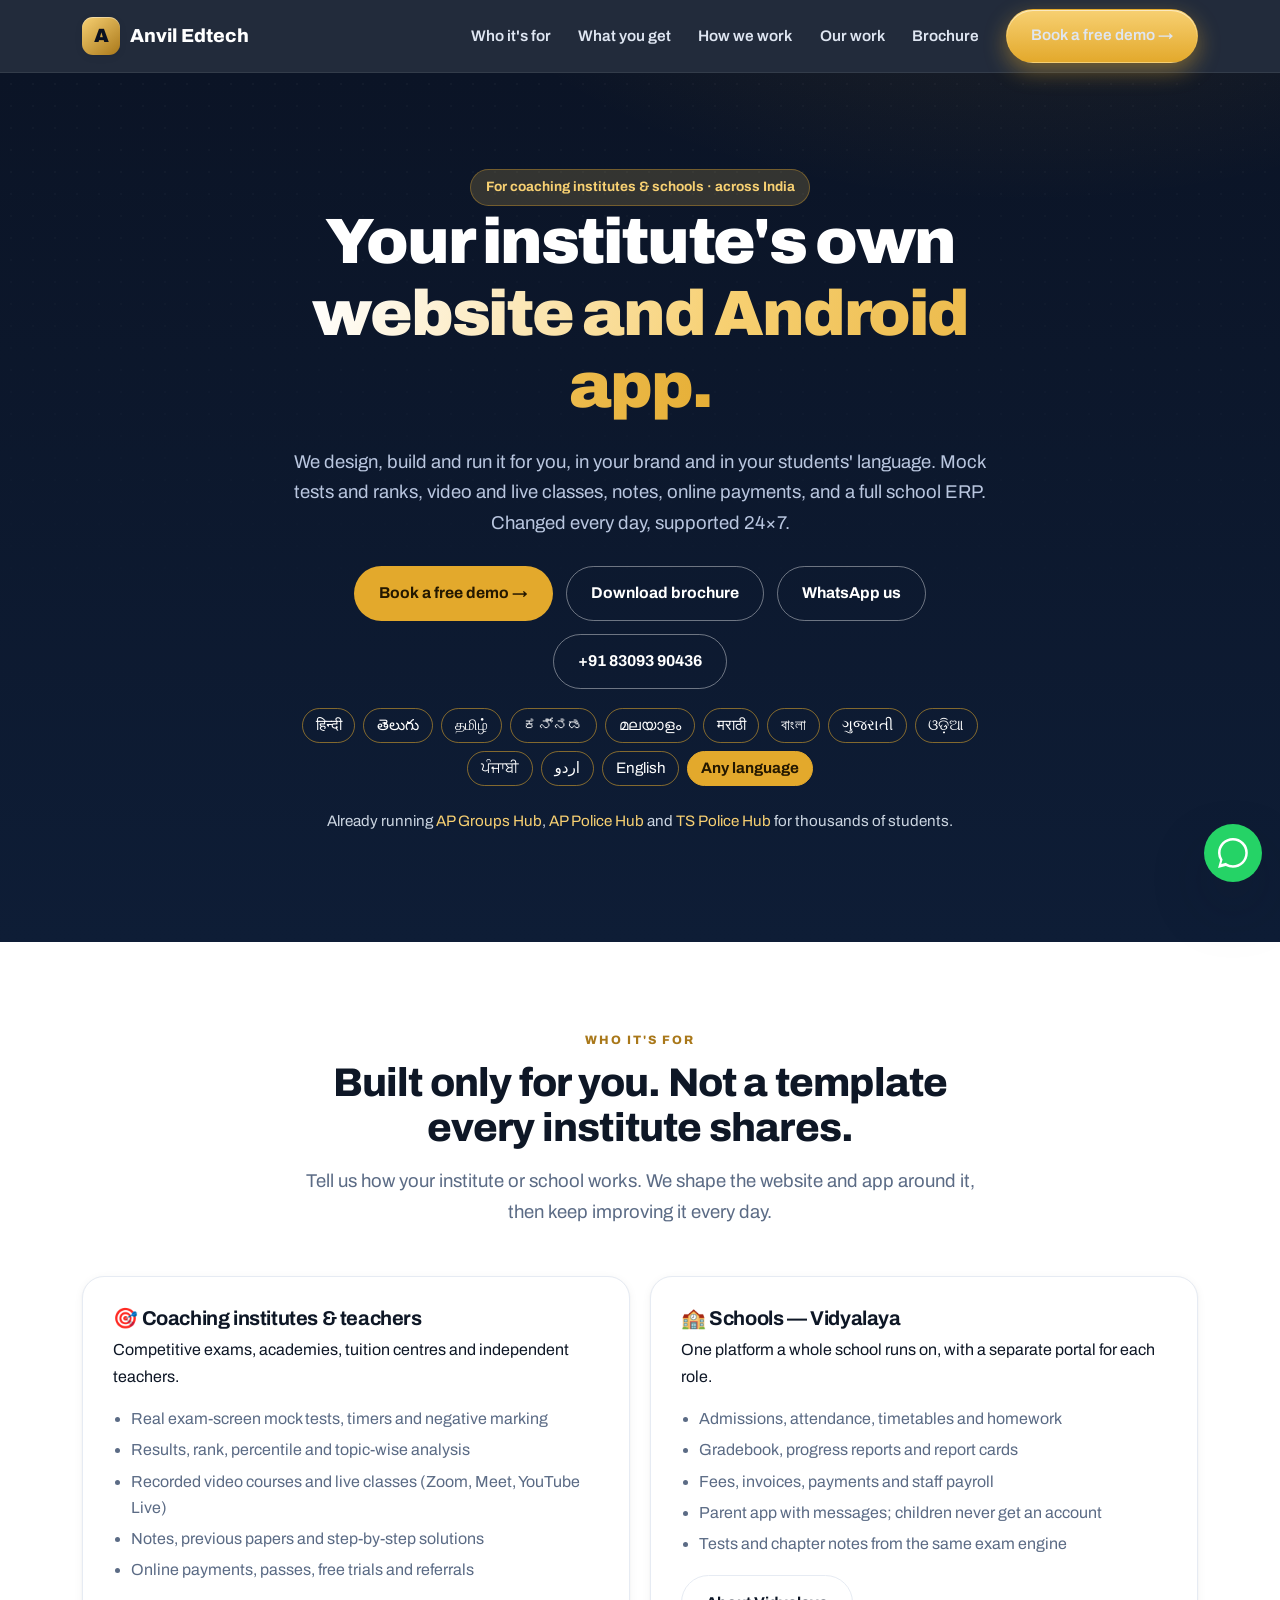
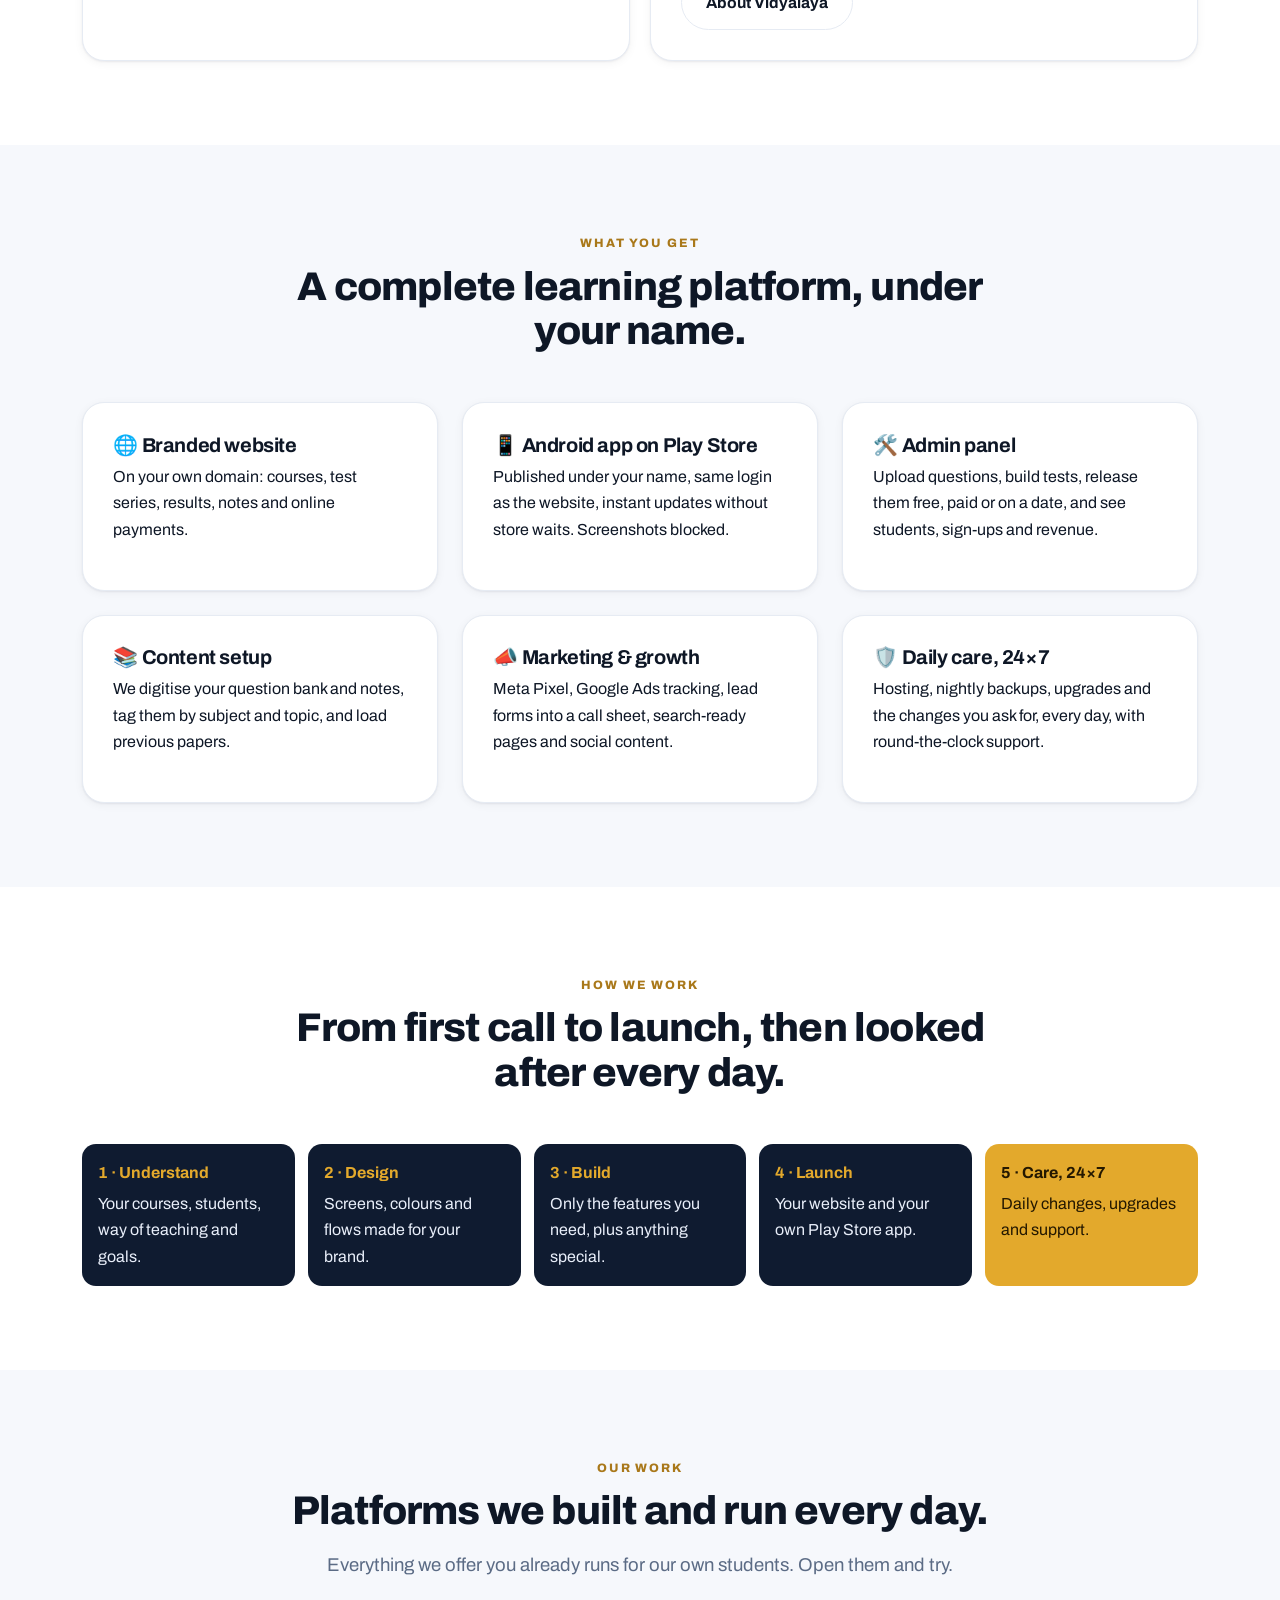
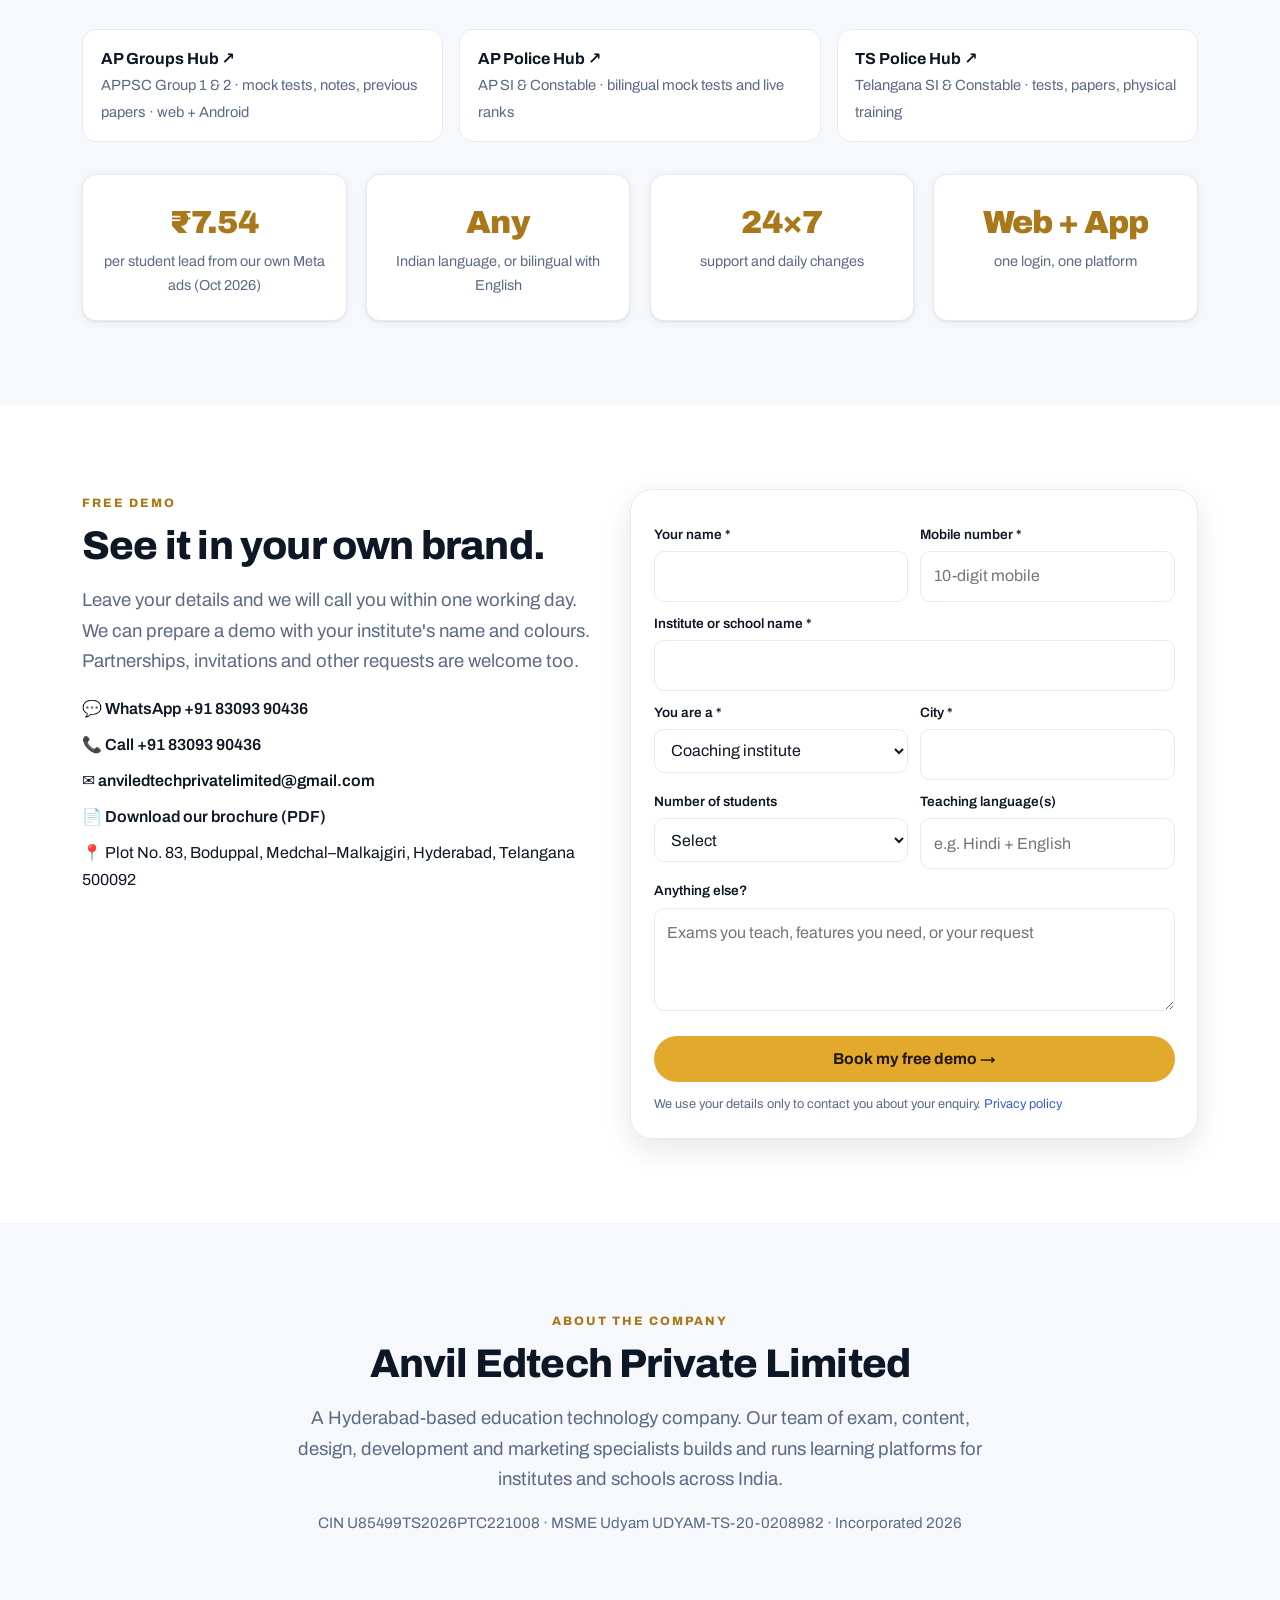
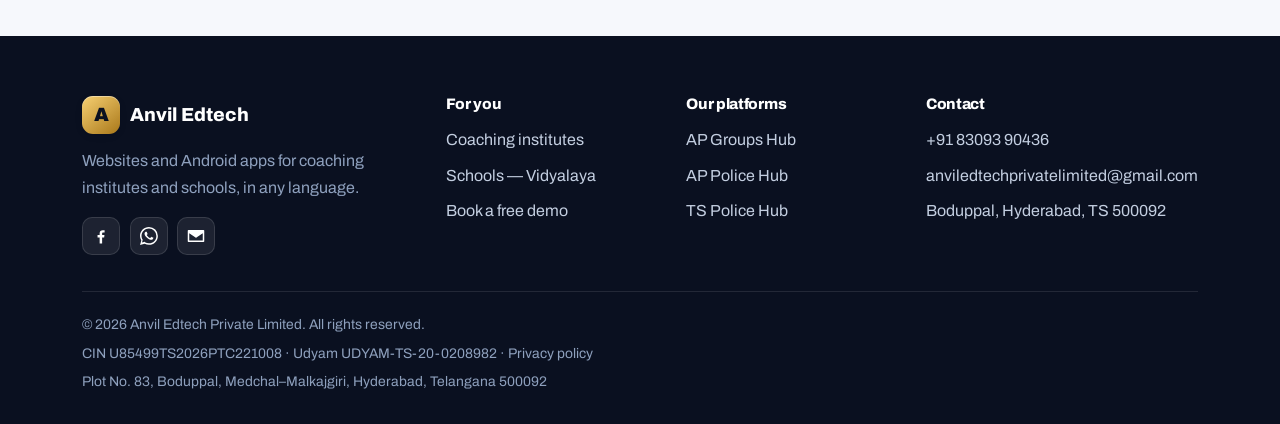
==== commit b4b3f1fd: "Add brochure download page and links from the homepage Co-Authored-By: Claude Opus 5.5 <noreply@anth" ====
--- a/index.html
+++ b/index.html
@@ -53,7 +53,7 @@
   <link rel="stylesheet" href="assets/css/leads.css?v=1" />
   <link rel="icon" href="data:image/svg+xml,%3Csvg xmlns='http://www.w3.org/2000/svg' viewBox='0 0 100 100'%3E%3Crect width='100' height='100' rx='22' fill='%230a1020'/%3E%3Ctext x='50' y='72' font-size='62' font-family='sans-serif' font-weight='bold' fill='%23e8b23a' text-anchor='middle'%3EA%3C/text%3E%3C/svg%3E" />
   <script src="assets/js/config.js?v=2"></script>
-  <script src="assets/js/leads.js?v=1" defer></script>
+  <script src="assets/js/leads.js?v=2" defer></script>
 </head>
 <body>
   <noscript><img height="1" width="1" style="display:none" alt="" src="https://www.facebook.com/tr?id=2990692574613458&ev=PageView&noscript=1" /></noscript>
@@ -70,6 +70,7 @@
         <li><a href="#what-you-get">What you get</a></li>
         <li><a href="#how">How we work</a></li>
         <li><a href="#work">Our work</a></li>
+        <li><a href="brochure/">Brochure</a></li>
         <li><a href="#demo" class="btn btn-primary">Book a free demo &rarr;</a></li>
       </ul>
     </div>
@@ -84,6 +85,7 @@
         <p class="lead">We design, build and run it for you, in your brand and in your students' language. Mock tests and ranks, video and live classes, notes, online payments, and a full school ERP. Changed every day, supported 24×7.</p>
         <div class="hero-actions" style="justify-content: center;">
           <a href="#demo" class="btn btn-accent">Book a free demo &rarr;</a>
+          <a href="brochure/" class="btn btn-outline-light">Download brochure</a>
           <a data-wa="Hi Anvil Edtech, I want a demo of a website and app for my institute." href="#demo" class="btn btn-outline-light">WhatsApp us</a>
           <a data-tel data-fill href="#demo" class="btn btn-outline-light">+91 83093 90436</a>
         </div>
@@ -199,6 +201,7 @@
           <li>💬 <a data-wa="Hi Anvil Edtech, I want a demo of a website and app for my institute." href="#demo">WhatsApp +91 83093 90436</a></li>
           <li>📞 <a data-tel href="#demo">Call +91 83093 90436</a></li>
           <li>✉ <a data-mail="Enquiry from anviledtech.com" data-fill href="#demo">anviledtechprivatelimited@gmail.com</a></li>
+          <li>📄 <a href="brochure/">Download our brochure (PDF)</a></li>
           <li>📍 Plot No. 83, Boduppal, Medchal–Malkajgiri, Hyderabad, Telangana 500092</li>
         </ul>
       </div>
